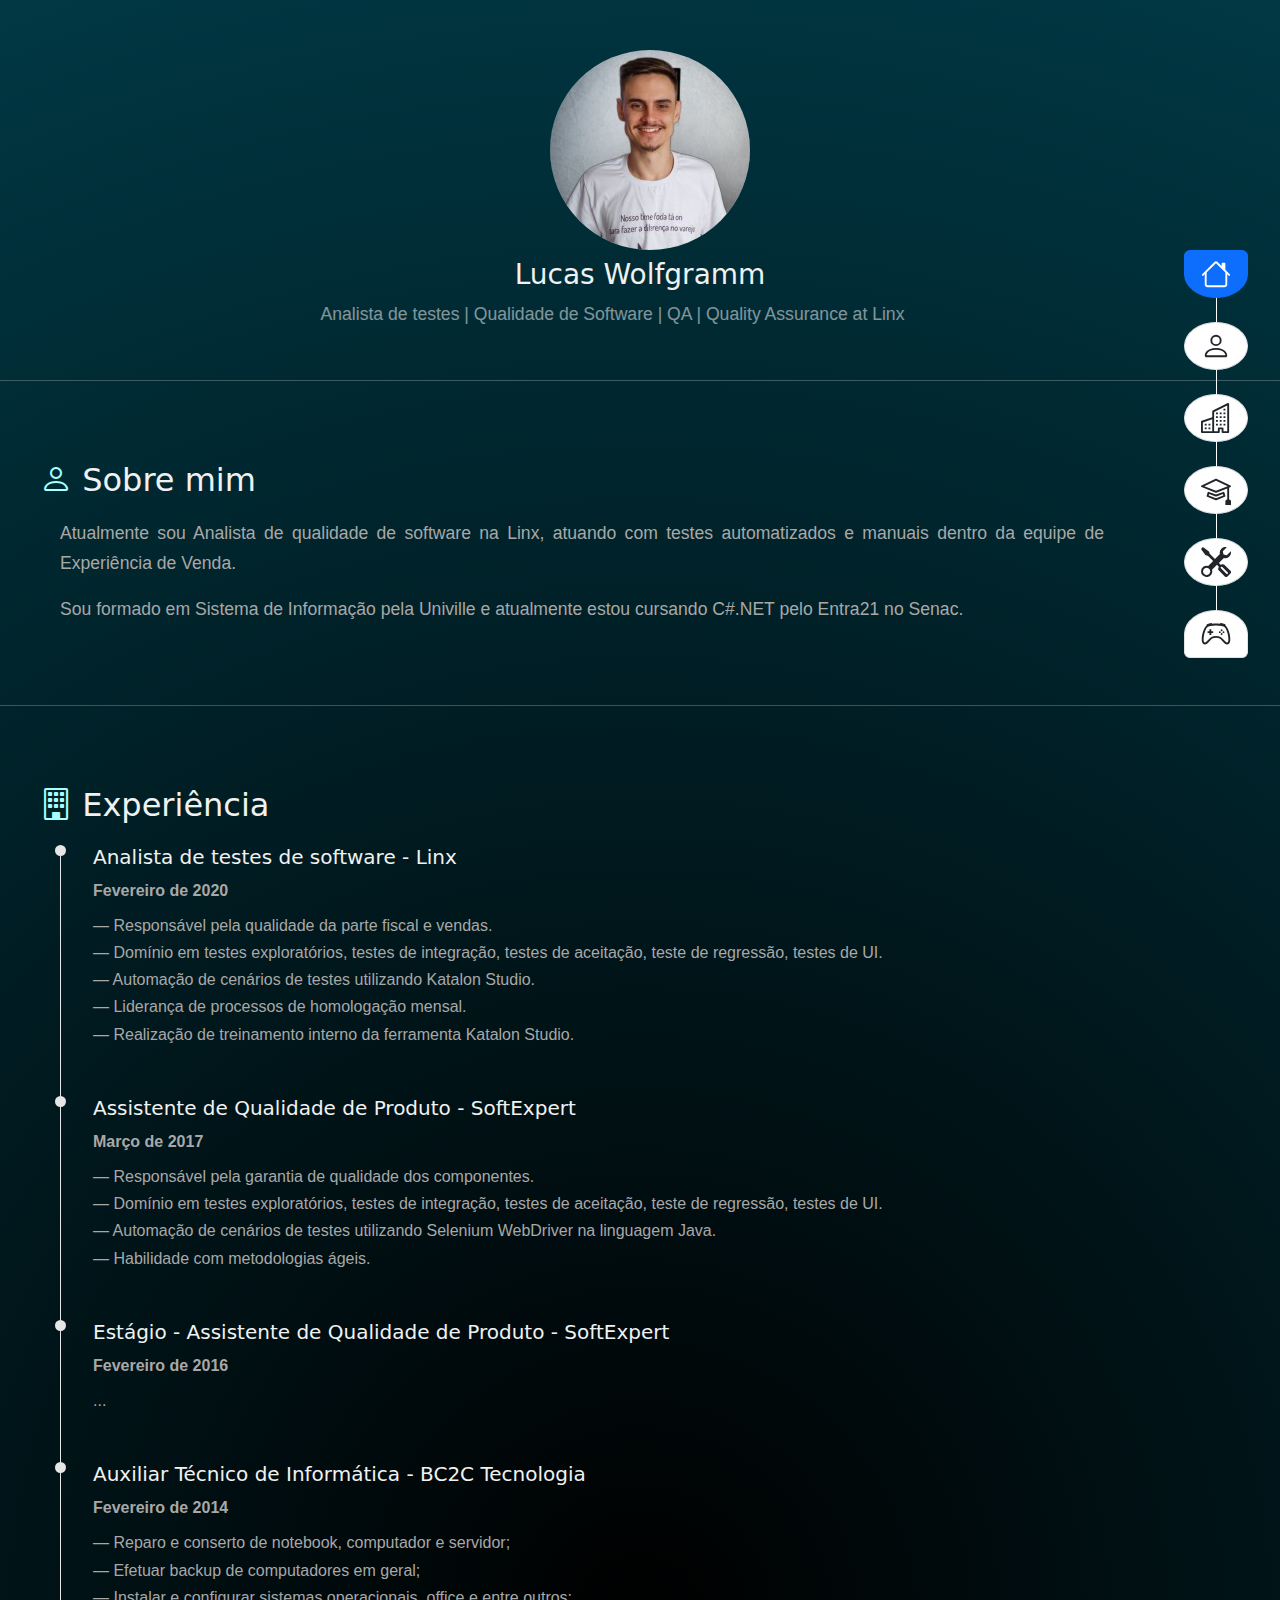
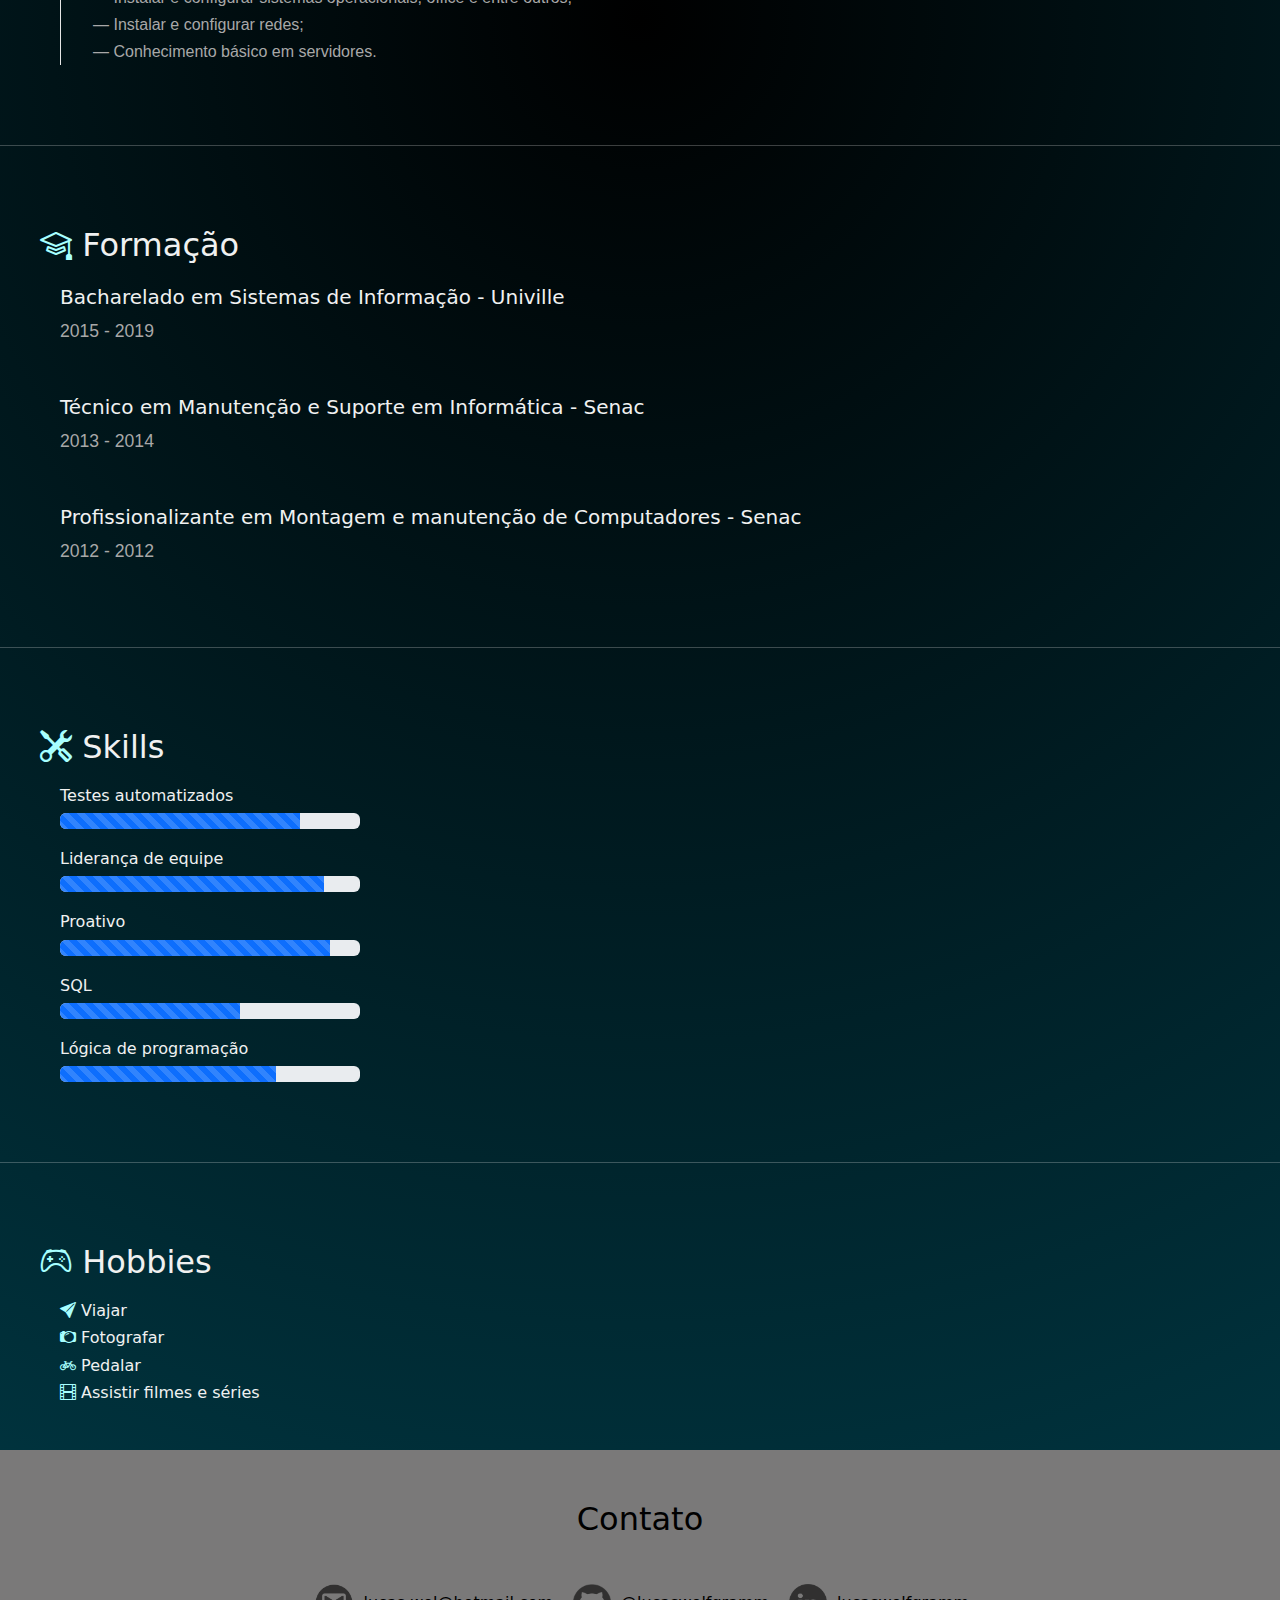
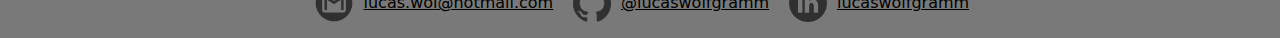
==== index.html @ c9fdf626 "Ajustes" ====
<!DOCTYPE html>
<html>

<head>
    <meta charset="UTF-8">
    <title>AboutMe - Lucas Wolfgramm</title>
    <meta http-equiv="Cache-Control" content="no-cache, no-store, must-revalidate" />
    <meta http-equiv="Pragma" content="no-cache" />
    <meta http-equiv="Expires" content="0" />
    <meta name="description" content="Sobre mim - Lucas Wolfgramm">
    <meta name="keywords" content="Analista de testes | Qualidade de Software | QA | Quality Assurance at Linx">
    <meta name="author" content="Lucas Wolfgramm">

    <link rel="stylesheet" href="css/index.css">
</head>

<body class="main bg-dark" data-bs-spy="scroll" data-bs-target="#myScrollspy" data-bs-offset="270">
    <div class="row">
        <div class="content" id="myScrollspy">
            <div class="list-group">
                <a class="list-group-item active" href="#home">
                    <svg xmlns="http://www.w3.org/2000/svg" width="16" height="16" fill="currentColor"
                        class="bi bi-house" viewBox="0 0 16 16">
                        <path fill-rule="evenodd"
                            d="M2 13.5V7h1v6.5a.5.5 0 0 0 .5.5h9a.5.5 0 0 0 .5-.5V7h1v6.5a1.5 1.5 0 0 1-1.5 1.5h-9A1.5 1.5 0 0 1 2 13.5zm11-11V6l-2-2V2.5a.5.5 0 0 1 .5-.5h1a.5.5 0 0 1 .5.5z" />
                        <path fill-rule="evenodd"
                            d="M7.293 1.5a1 1 0 0 1 1.414 0l6.647 6.646a.5.5 0 0 1-.708.708L8 2.207 1.354 8.854a.5.5 0 1 1-.708-.708L7.293 1.5z" />
                    </svg>
                </a>
                <BR>
                <a class="list-group-item active" href="#aboutMe">
                    <svg xmlns="http://www.w3.org/2000/svg" width="16" height="16" fill="currentColor"
                        class="bi bi-person" viewBox="0 0 16 16">
                        <path
                            d="M8 8a3 3 0 1 0 0-6 3 3 0 0 0 0 6zm2-3a2 2 0 1 1-4 0 2 2 0 0 1 4 0zm4 8c0 1-1 1-1 1H3s-1 0-1-1 1-4 6-4 6 3 6 4zm-1-.004c-.001-.246-.154-.986-.832-1.664C11.516 10.68 10.289 10 8 10c-2.29 0-3.516.68-4.168 1.332-.678.678-.83 1.418-.832 1.664h10z" />
                    </svg>
                </a>
                <BR>
                <a class="list-group-item" href="#timeline">
                    <svg xmlns="http://www.w3.org/2000/svg" width="16" height="16" fill="currentColor"
                        class="bi bi-building" viewBox="0 0 16 16">
                        <path fill-rule="evenodd"
                            d="M14.763.075A.5.5 0 0 1 15 .5v15a.5.5 0 0 1-.5.5h-3a.5.5 0 0 1-.5-.5V14h-1v1.5a.5.5 0 0 1-.5.5h-9a.5.5 0 0 1-.5-.5V10a.5.5 0 0 1 .342-.474L6 7.64V4.5a.5.5 0 0 1 .276-.447l8-4a.5.5 0 0 1 .487.022zM6 8.694 1 10.36V15h5V8.694zM7 15h2v-1.5a.5.5 0 0 1 .5-.5h2a.5.5 0 0 1 .5.5V15h2V1.309l-7 3.5V15z" />
                        <path
                            d="M2 11h1v1H2v-1zm2 0h1v1H4v-1zm-2 2h1v1H2v-1zm2 0h1v1H4v-1zm4-4h1v1H8V9zm2 0h1v1h-1V9zm-2 2h1v1H8v-1zm2 0h1v1h-1v-1zm2-2h1v1h-1V9zm0 2h1v1h-1v-1zM8 7h1v1H8V7zm2 0h1v1h-1V7zm2 0h1v1h-1V7zM8 5h1v1H8V5zm2 0h1v1h-1V5zm2 0h1v1h-1V5zm0-2h1v1h-1V3z" />
                    </svg>
                </a>
                <BR>
                <a class="list-group-item" href="#knowledge">
                    <svg xmlns="http://www.w3.org/2000/svg" width="16" height="16" fill="currentColor"
                        class="bi bi-mortarboard" viewBox="0 0 16 16">
                        <path
                            d="M8.211 2.047a.5.5 0 0 0-.422 0l-7.5 3.5a.5.5 0 0 0 .025.917l7.5 3a.5.5 0 0 0 .372 0L14 7.14V13a1 1 0 0 0-1 1v2h3v-2a1 1 0 0 0-1-1V6.739l.686-.275a.5.5 0 0 0 .025-.917l-7.5-3.5ZM8 8.46 1.758 5.965 8 3.052l6.242 2.913L8 8.46Z" />
                        <path
                            d="M4.176 9.032a.5.5 0 0 0-.656.327l-.5 1.7a.5.5 0 0 0 .294.605l4.5 1.8a.5.5 0 0 0 .372 0l4.5-1.8a.5.5 0 0 0 .294-.605l-.5-1.7a.5.5 0 0 0-.656-.327L8 10.466 4.176 9.032Zm-.068 1.873.22-.748 3.496 1.311a.5.5 0 0 0 .352 0l3.496-1.311.22.748L8 12.46l-3.892-1.556Z" />
                    </svg>
                </a>
                <BR>
                <a class="list-group-item" href="#skills">
                    <svg xmlns="http://www.w3.org/2000/svg" width="16" height="16" fill="currentColor"
                        class="bi bi-tools" viewBox="0 0 16 16">
                        <path
                            d="M1 0 0 1l2.2 3.081a1 1 0 0 0 .815.419h.07a1 1 0 0 1 .708.293l2.675 2.675-2.617 2.654A3.003 3.003 0 0 0 0 13a3 3 0 1 0 5.878-.851l2.654-2.617.968.968-.305.914a1 1 0 0 0 .242 1.023l3.27 3.27a.997.997 0 0 0 1.414 0l1.586-1.586a.997.997 0 0 0 0-1.414l-3.27-3.27a1 1 0 0 0-1.023-.242L10.5 9.5l-.96-.96 2.68-2.643A3.005 3.005 0 0 0 16 3c0-.269-.035-.53-.102-.777l-2.14 2.141L12 4l-.364-1.757L13.777.102a3 3 0 0 0-3.675 3.68L7.462 6.46 4.793 3.793a1 1 0 0 1-.293-.707v-.071a1 1 0 0 0-.419-.814L1 0Zm9.646 10.646a.5.5 0 0 1 .708 0l2.914 2.915a.5.5 0 0 1-.707.707l-2.915-2.914a.5.5 0 0 1 0-.708ZM3 11l.471.242.529.026.287.445.445.287.026.529L5 13l-.242.471-.026.529-.445.287-.287.445-.529.026L3 15l-.471-.242L2 14.732l-.287-.445L1.268 14l-.026-.529L1 13l.242-.471.026-.529.445-.287.287-.445.529-.026L3 11Z" />
                    </svg>
                </a>
                <BR>
                <a class="list-group-item" href="#hobbies">
                    <svg xmlns="http://www.w3.org/2000/svg" width="16" height="16" fill="currentColor"
                        class="bi bi-controller" viewBox="0 0 16 16">
                        <path
                            d="M11.5 6.027a.5.5 0 1 1-1 0 .5.5 0 0 1 1 0zm-1.5 1.5a.5.5 0 1 0 0-1 .5.5 0 0 0 0 1zm2.5-.5a.5.5 0 1 1-1 0 .5.5 0 0 1 1 0zm-1.5 1.5a.5.5 0 1 0 0-1 .5.5 0 0 0 0 1zm-6.5-3h1v1h1v1h-1v1h-1v-1h-1v-1h1v-1z" />
                        <path
                            d="M3.051 3.26a.5.5 0 0 1 .354-.613l1.932-.518a.5.5 0 0 1 .62.39c.655-.079 1.35-.117 2.043-.117.72 0 1.443.041 2.12.126a.5.5 0 0 1 .622-.399l1.932.518a.5.5 0 0 1 .306.729c.14.09.266.19.373.297.408.408.78 1.05 1.095 1.772.32.733.599 1.591.805 2.466.206.875.34 1.78.364 2.606.024.816-.059 1.602-.328 2.21a1.42 1.42 0 0 1-1.445.83c-.636-.067-1.115-.394-1.513-.773-.245-.232-.496-.526-.739-.808-.126-.148-.25-.292-.368-.423-.728-.804-1.597-1.527-3.224-1.527-1.627 0-2.496.723-3.224 1.527-.119.131-.242.275-.368.423-.243.282-.494.575-.739.808-.398.38-.877.706-1.513.773a1.42 1.42 0 0 1-1.445-.83c-.27-.608-.352-1.395-.329-2.21.024-.826.16-1.73.365-2.606.206-.875.486-1.733.805-2.466.315-.722.687-1.364 1.094-1.772a2.34 2.34 0 0 1 .433-.335.504.504 0 0 1-.028-.079zm2.036.412c-.877.185-1.469.443-1.733.708-.276.276-.587.783-.885 1.465a13.748 13.748 0 0 0-.748 2.295 12.351 12.351 0 0 0-.339 2.406c-.022.755.062 1.368.243 1.776a.42.42 0 0 0 .426.24c.327-.034.61-.199.929-.502.212-.202.4-.423.615-.674.133-.156.276-.323.44-.504C4.861 9.969 5.978 9.027 8 9.027s3.139.942 3.965 1.855c.164.181.307.348.44.504.214.251.403.472.615.674.318.303.601.468.929.503a.42.42 0 0 0 .426-.241c.18-.408.265-1.02.243-1.776a12.354 12.354 0 0 0-.339-2.406 13.753 13.753 0 0 0-.748-2.295c-.298-.682-.61-1.19-.885-1.465-.264-.265-.856-.523-1.733-.708-.85-.179-1.877-.27-2.913-.27-1.036 0-2.063.091-2.913.27z" />
                    </svg>
                </a>
            </div>
        </div>

        <div class="content">
            <header id="home" class="intro">
                <div class="group-items">
                    <img class="profile-photo" src="img/me.png" alt="Foto de Lucas">
                    <h3 class="name">Lucas Wolfgramm</h3>
                    <p class="opacity-50">Analista de testes | Qualidade de Software | QA | Quality Assurance at Linx</p>
                </div>
            </header>

            <hr>

            <section id="aboutMe" class="section-about-me">
                <h2 class="title">
                    <i class="bi bi-person"></i>
                    Sobre mim
                </h2>
                <div class="paragraph">
                    <p>Atualmente sou Analista de qualidade de software na Linx, atuando com testes automatizados e
                        manuais
                        dentro da equipe de Experiência de Venda.</p>
                    <p>Sou formado em Sistema de Informação pela Univille e atualmente estou cursando C#.NET pelo
                        Entra21 no
                        Senac.</p>
                </div>
            </section>
            <hr>
            <section id="timeline" class="section-timeline">
                <h2 class="title">
                    <i class="bi bi-building"></i>
                    Experiência
                </h2>
                <ul class="timeline">
                    <li class="timeline-item mb-5">
                        <h5>Analista de testes de software - Linx</h5>
                        <p class="text-muted mb-2 fw-bold">Fevereiro de 2020</p>
                        <p class="text-muted">
                            — Responsável pela qualidade da parte fiscal e vendas. <br>
                            — Domínio em testes exploratórios, testes de integração, testes de aceitação, teste de
                            regressão, testes de UI.<br>
                            — Automação de cenários de testes utilizando Katalon Studio. <br>
                            — Liderança de processos de homologação mensal. <br>
                            — Realização de treinamento interno da ferramenta Katalon Studio.
                        </p>
                    </li>
                    <li class="timeline-item mb-5">
                        <h5>Assistente de Qualidade de Produto - SoftExpert</h5>
                        <p class="text-muted mb-2 fw-bold">Março de 2017</p>
                        <p class="text-muted">
                            — Responsável pela garantia de qualidade dos componentes. <br>
                            — Domínio em testes exploratórios, testes de integração, testes de aceitação, teste de
                            regressão, testes de UI. <br>
                            — Automação de cenários de testes utilizando Selenium WebDriver na linguagem Java. <br>
                            — Habilidade com metodologias ágeis.
                        </p>
                    </li>
                    <li class="timeline-item mb-5">
                        <h5>Estágio - Assistente de Qualidade de Produto - SoftExpert</h5>
                        <p class="text-muted mb-2 fw-bold">Fevereiro de 2016</p>
                        <p class="text-muted"> ... </p>
                    </li>
                    <li class="timeline-item mb-5">
                        <h5>Auxiliar Técnico de Informática - BC2C Tecnologia</h5>
                        <p class="text-muted mb-2 fw-bold">Fevereiro de 2014</p>
                        <p class="text-muted">
                            — Reparo e conserto de notebook, computador e servidor; <br>
                            — Efetuar backup de computadores em geral; <br>
                            — Instalar e configurar sistemas operacionais, office e entre outros; <br>
                            — Instalar e configurar redes; <br>
                            — Conhecimento básico em servidores.
                        </p>
                    </li>
                </ul>
            </section>
            <hr>
            <section id="knowledge" class="section-knowledge">
                <h2 class="title">
                    <i class="bi bi-mortarboard"></i>
                    Formação
                </h2>
                <div class="group">
                    <div class="group-item mb-5">
                        <h5>Bacharelado em Sistemas de Informação - Univille</h5>
                        <p>2015 - 2019</p>
                    </div>
                    <div class="group-item mb-5">
                        <h5>Técnico em Manutenção e Suporte em Informática - Senac</h5>
                        <p>2013 - 2014</p>
                    </div>
                    <div class="group-item mb-5">
                        <h5>Profissionalizante em Montagem e manutenção de Computadores - Senac</h5>
                        <p>2012 - 2012</p>
                    </div>
                </div>
            </section>
            <hr>
            <section id="skills" class="section-skills">
                <h2 class="title">
                    <i class="bi bi-tools"></i>
                    Skills
                </h2>
                <div class="group">
                    <div class="subgroup">
                        <h6>Testes automatizados</h6>
                        <div class="progress">
                            <div class="progress-bar progress-bar-striped" role="progressbar" style="width: 80%"
                                aria-valuenow="80" aria-valuemin="0" aria-valuemax="100"></div>
                        </div>
                    </div>
                    <div class="subgroup">
                        <h6>Liderança de equipe</h6>
                        <div class="progress">
                            <div class="progress-bar progress-bar-striped" role="progressbar" style="width: 88%"
                                aria-valuenow="88" aria-valuemin="0" aria-valuemax="100"></div>
                        </div>
                    </div>
                    <div class="subgroup">
                        <h6>Proativo</h6>
                        <div class="progress">
                            <div class="progress-bar progress-bar-striped" role="progressbar" style="width: 90%"
                                aria-valuenow="90" aria-valuemin="0" aria-valuemax="100"></div>
                        </div>
                    </div>
                    <div class="subgroup">
                        <h6>SQL</h6>
                        <div class="progress">
                            <div class="progress-bar progress-bar-striped" role="progressbar" style="width: 60%"
                                aria-valuenow="60" aria-valuemin="0" aria-valuemax="100"></div>
                        </div>
                    </div>
                    <div class="subgroup">
                        <h6>Lógica de programação</h6>
                        <div class="progress">
                            <div class="progress-bar progress-bar-striped" role="progressbar" style="width: 72%"
                                aria-valuenow="72" aria-valuemin="0" aria-valuemax="100"></div>
                        </div>
                    </div>
                </div>
            </section>
            <hr>
            <section id="hobbies" class="section-hobbies">
                <h2 class="title">
                    <i class="bi bi-controller"></i>
                    Hobbies
                </h2>
                <div class="group">
                    <div class="subgroup">
                        <h6>
                            <i class="bi bi-send-fill"></i>
                            Viajar
                        </h6>
                        <h6>
                            <i class="bi bi-camera2"></i>
                            Fotografar
                        </h6>
                        <h6>
                            <i class="bi bi-bicycle"></i>
                            Pedalar
                        </h6>
                        <h6>
                            <i class="bi bi-film"></i>
                            Assistir filmes e séries
                        </h6>
                    </div>
                </div>
            </section>
        </div>
    </div>

    <div id="footer"></div>


    <link href="https://cdn.jsdelivr.net/npm/bootstrap@5.0.2/dist/css/bootstrap.min.css" rel="stylesheet">
    <script src="https://cdn.jsdelivr.net/npm/bootstrap@5.0.2/dist/js/bootstrap.bundle.min.js"></script>
    <link rel="stylesheet" href="https://cdn.jsdelivr.net/npm/bootstrap-icons@1.8.3/font/bootstrap-icons.css">
    <script src="https://ajax.googleapis.com/ajax/libs/jquery/3.6.0/jquery.min.js"></script>
    <script>
        $(document).ready(function () {
            $("#footer").load("footer.html");
        });



    </script>
</body>

</html>
---- css/index.css ----
* {
    margin: 0;
    padding: 0;
    box-sizing: border-box;
}

html {
    scroll-behavior: smooth;
}

body {
    color: rgb(240, 241, 241) !important;
    background: radial-gradient(circle, rgba(0, 0, 0, 1) 0%, rgba(0, 56, 68, 1) 100%);
    position: relative !important;
}

.row > div {
    display: inline-block;
    align-content: center;
}

.profile-photo {
    margin: 20px 0 5px 20px;
    width: 200px;
    height: 200px;
    border-radius: 50%;
    margin-bottom: 8px;
}

.intro {
    /*background-image: url(img/capa.png) !important;
    background-position: top !important;*/
    height: 270px;
    text-align: center;
    z-index: 1;
    margin-top: 30px;
}

.intro p {
    font-family: 'Poppins', sans-serif;
    font-size: 1.1em;
    font-weight: 300;
    line-height: 1.7em;
    color: rgb(255, 254, 254);
    margin-left: 40px !important;
    margin-right: 95px !important;
}

hr {
    margin-top: 80px !important;
    margin-bottom: 80px !important;
    width: 100%;
}

section[class*="section-"] {
    margin-left: 40px;
    margin-right: 80px !important;
}

section[class*="section-"]>.title {
    margin-bottom: 20px;
}

section[class*="section-"] .group,
#aboutMe p {
    margin-left: 20px;
}

section[class*="section-"] .timeline {
    margin-left: 20px;
}

section[class*="section-"] p {
    font-family: 'Poppins', sans-serif;
    font-size: 1.1em;
    font-weight: 300;
    line-height: 1.7em;
    color: rgb(168, 168, 168);
    text-align: justify;
    width: 90%;
}

section[class*="section-"] i {
    color: rgb(167, 255, 255) !important;
}

/*----------------------------*/
/*----------------------------*/

#myScrollspy {
    position: fixed;
    right: 20px;
    margin-top: 250px;
    width: auto;
    z-index: 1;
}

.list-group{
    border-left: 1px solid hsl(0, 100%, 100%);
    position: relative;
    margin-left: 30px;
    list-style: none;
}

.list-group [class*="list-group-item"] {
    position: relative;
    margin-left: -33px;
    border-radius: 50%;
}

.list-group svg {
    width: 30px;
    height: 30px;
}

/*----------------------------*/
/*----------------------------*/

.timeline p {
    color: rgb(168, 168, 168) !important;
    font-size: 1rem !important;
    margin-right: 0 !important;
}

.timeline {
    border-left: 1px solid hsl(0, 0%, 90%);
    position: relative;
    list-style: none;
}

.timeline .timeline-item {
    position: relative;
}

.timeline .timeline-item:after {
    position: absolute;
    display: block;
    top: 0;
}

.timeline .timeline-item:after {
    background-color: hsl(0, 0%, 90%);
    left: -38px;
    border-radius: 50%;
    height: 11px;
    width: 11px;
    content: "";
}

.section-skills .subgroup {
    margin-bottom: 20px;
}

.section-skills .subgroup .progress {
    max-width: 300px;
    margin-right: 20px;
}
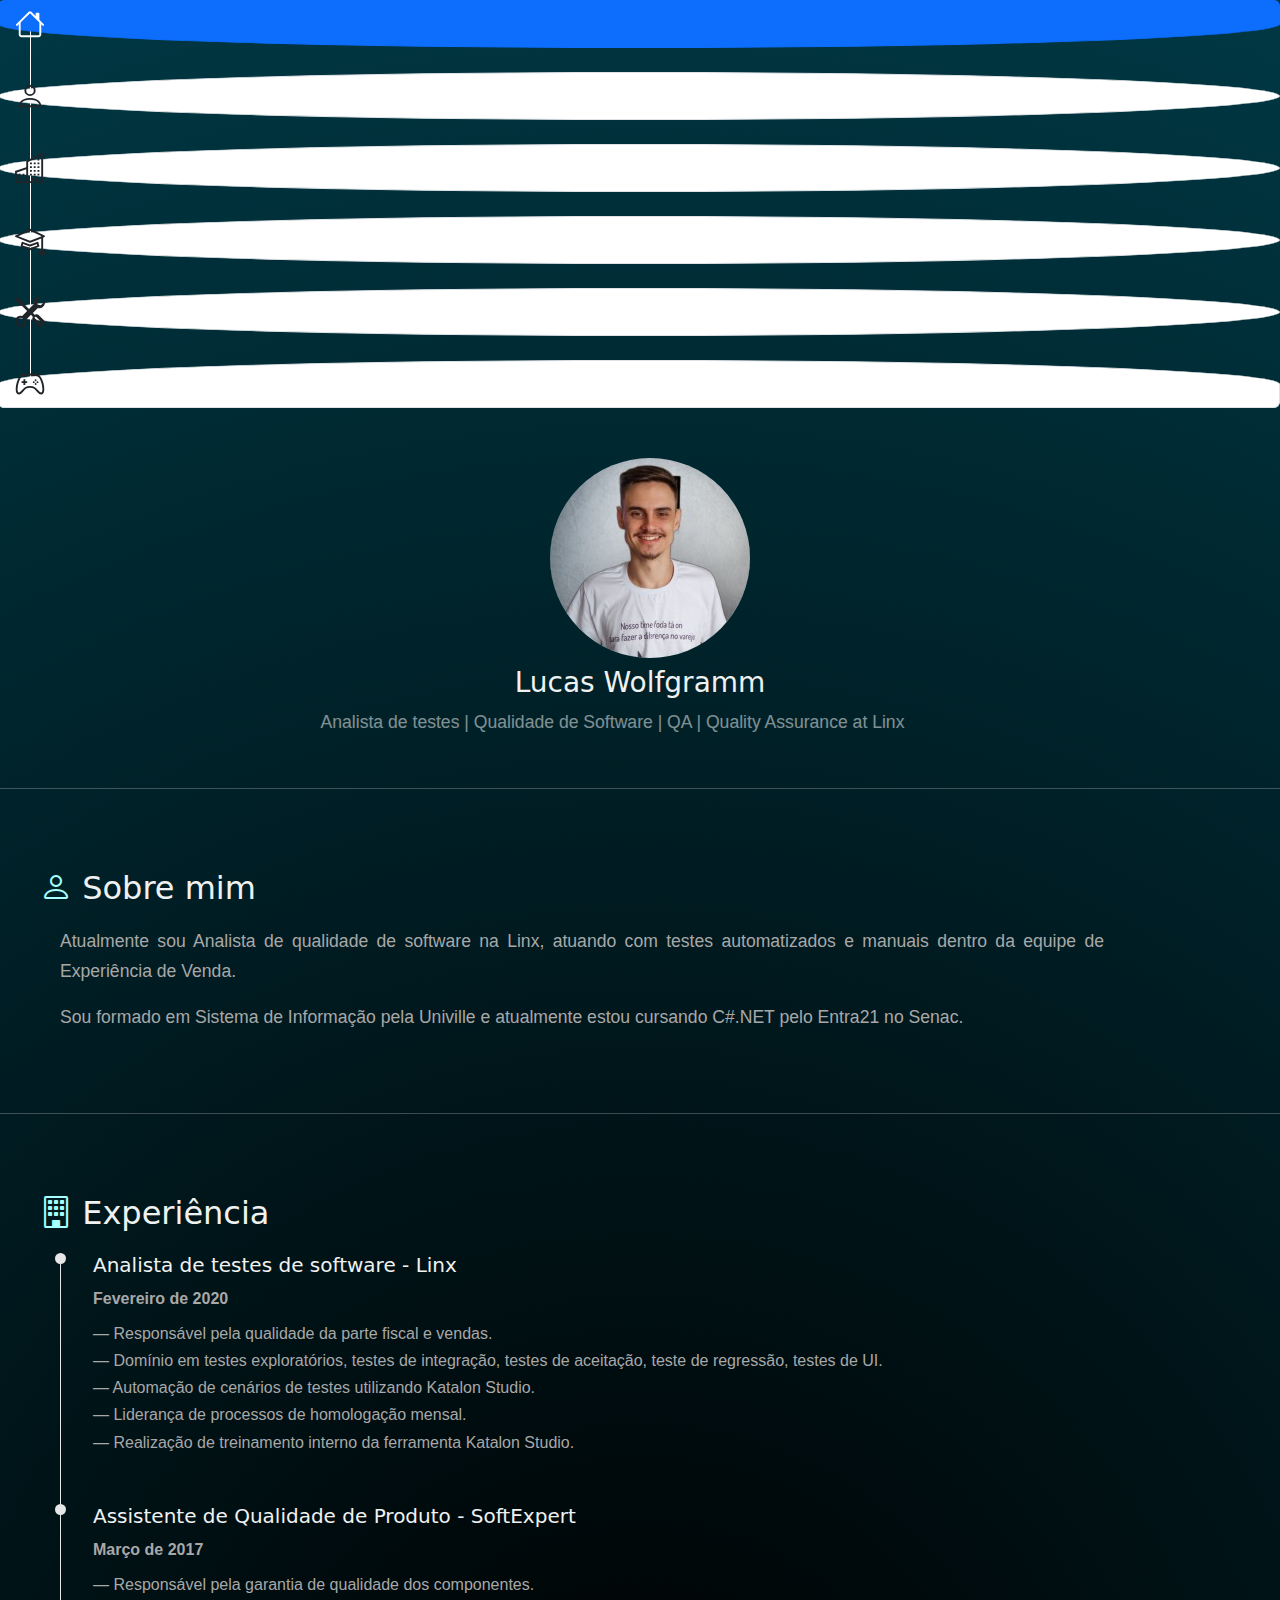
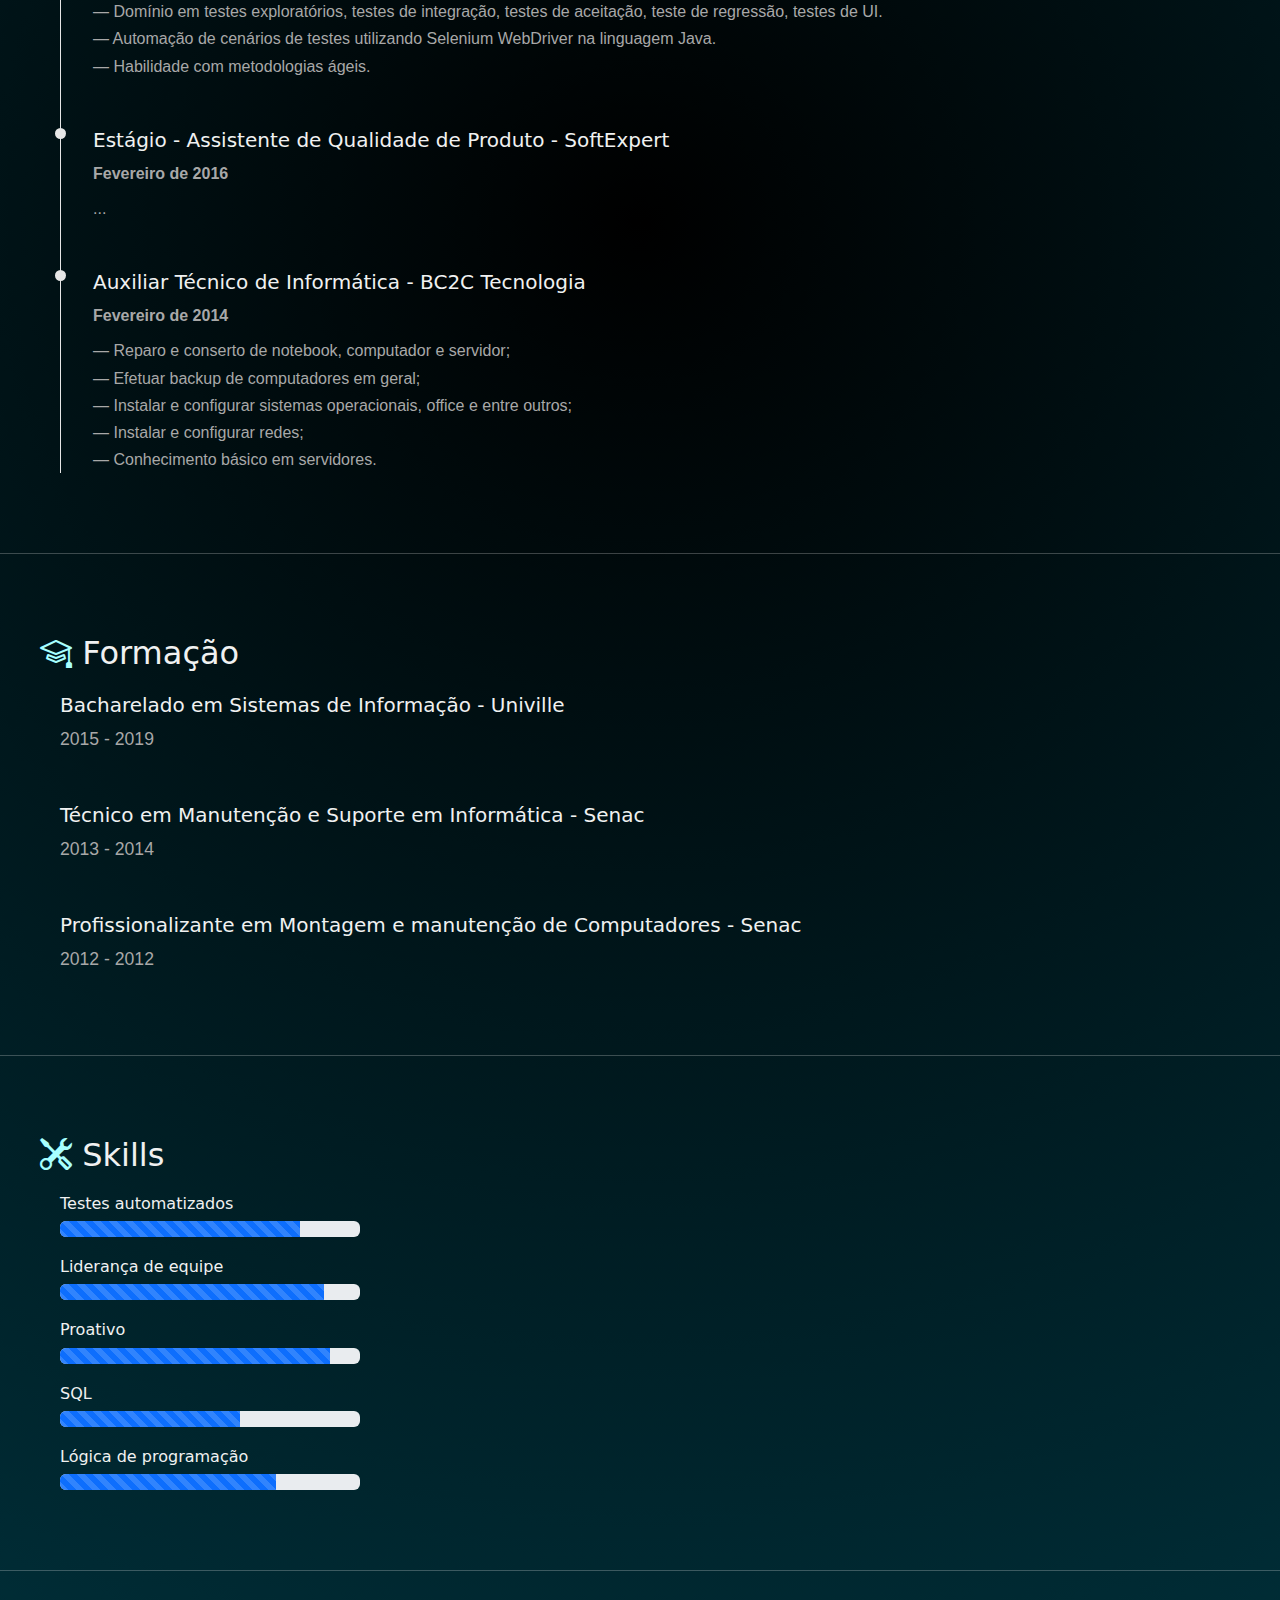
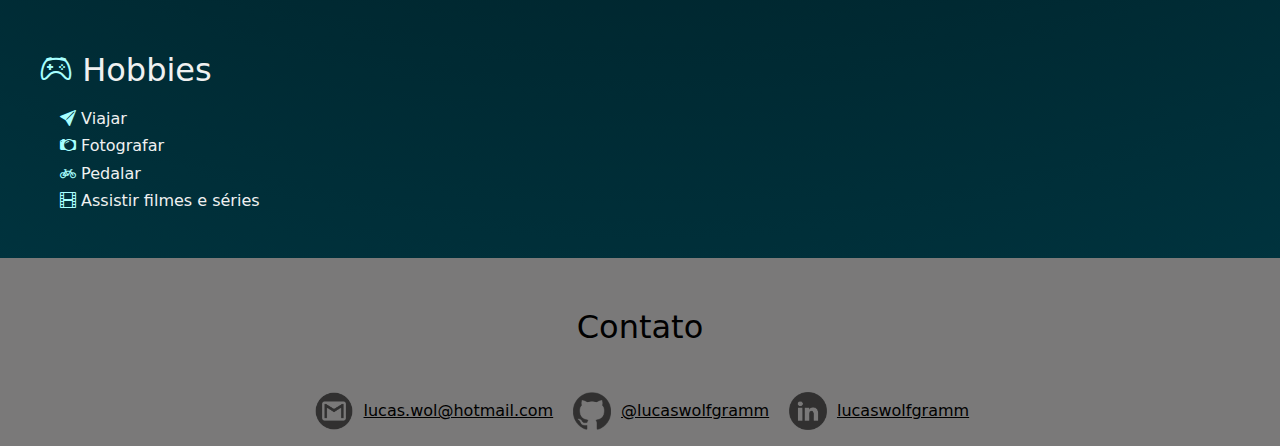
==== commit 39dc9704: "Add files via upload" ====
--- a/index.html
+++ b/index.html
@@ -14,11 +14,12 @@
     <link rel="stylesheet" href="css/index.css">
 </head>
 
-<body class="main bg-dark" data-bs-spy="scroll" data-bs-target="#myScrollspy" data-bs-offset="270">
+<body class="main bg-dark" data-bs-spy="scroll" data-bs-target="#navBar" data-bs-offset="270">
     <div class="row">
-        <div class="content" id="myScrollspy">
+        <div class="content" id="navBar">
             <div class="list-group">
-                <a class="list-group-item active" href="#home">
+
+                <a class="list-group-item" href="#home">
                     <svg xmlns="http://www.w3.org/2000/svg" width="16" height="16" fill="currentColor"
                         class="bi bi-house" viewBox="0 0 16 16">
                         <path fill-rule="evenodd"
@@ -76,12 +77,13 @@
             </div>
         </div>
 
-        <div class="content">
+        <div class="container">
             <header id="home" class="intro">
                 <div class="group-items">
                     <img class="profile-photo" src="img/me.png" alt="Foto de Lucas">
                     <h3 class="name">Lucas Wolfgramm</h3>
-                    <p class="opacity-50">Analista de testes | Qualidade de Software | QA | Quality Assurance at Linx</p>
+                    <p class="opacity-50">Analista de testes | Qualidade de Software | QA | Quality Assurance at Linx
+                    </p>
                 </div>
             </header>
 
@@ -242,9 +244,9 @@
                 </div>
             </section>
         </div>
+
+        <div id="footer"></div>
     </div>
-
-    <div id="footer"></div>
 
 
     <link href="https://cdn.jsdelivr.net/npm/bootstrap@5.0.2/dist/css/bootstrap.min.css" rel="stylesheet">
@@ -255,9 +257,6 @@
         $(document).ready(function () {
             $("#footer").load("footer.html");
         });
-
-
-
     </script>
 </body>
 
--- a/css/index.css
+++ b/css/index.css
@@ -14,11 +14,6 @@
     position: relative !important;
 }
 
-.row > div {
-    display: inline-block;
-    align-content: center;
-}
-
 .profile-photo {
     margin: 20px 0 5px 20px;
     width: 200px;
@@ -28,8 +23,6 @@
 }
 
 .intro {
-    /*background-image: url(img/capa.png) !important;
-    background-position: top !important;*/
     height: 270px;
     text-align: center;
     z-index: 1;
@@ -97,13 +90,11 @@
 
 .list-group{
     border-left: 1px solid hsl(0, 100%, 100%);
-    position: relative;
     margin-left: 30px;
     list-style: none;
 }
 
 .list-group [class*="list-group-item"] {
-    position: relative;
     margin-left: -33px;
     border-radius: 50%;
 }
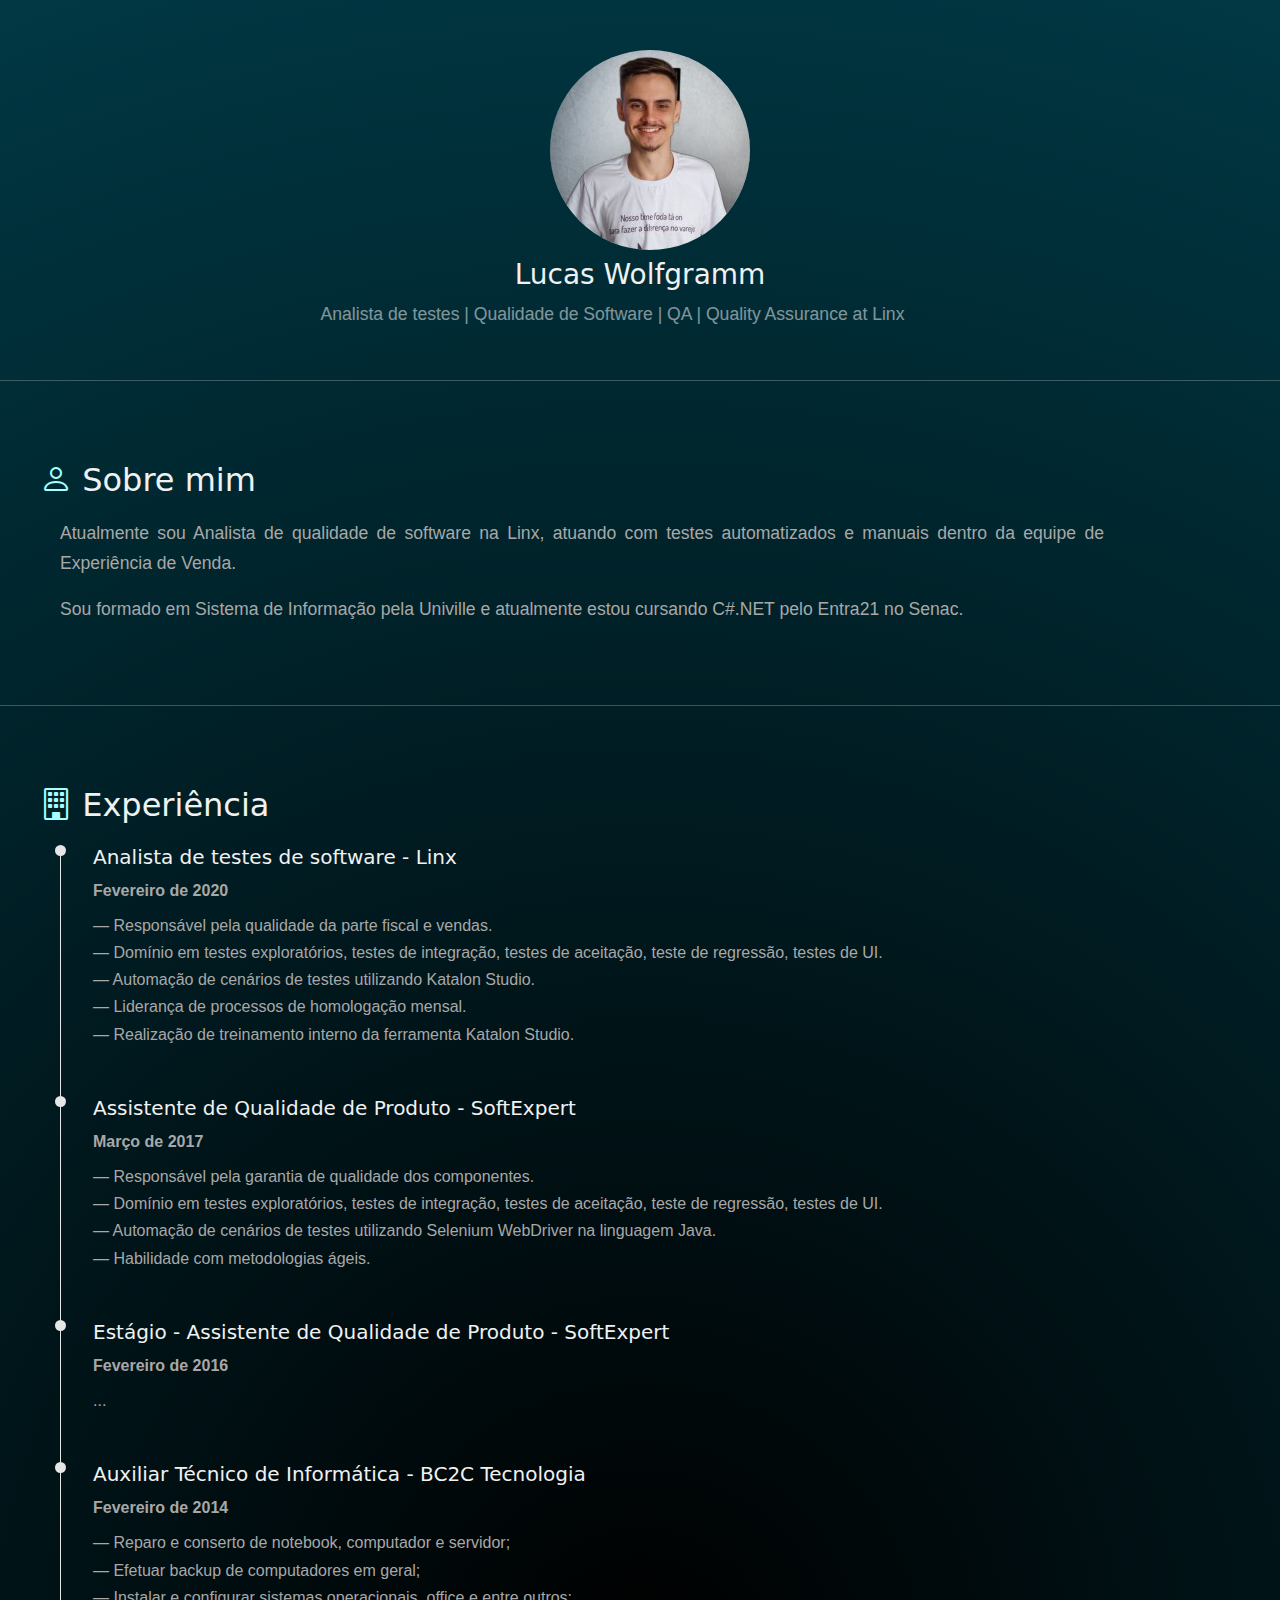
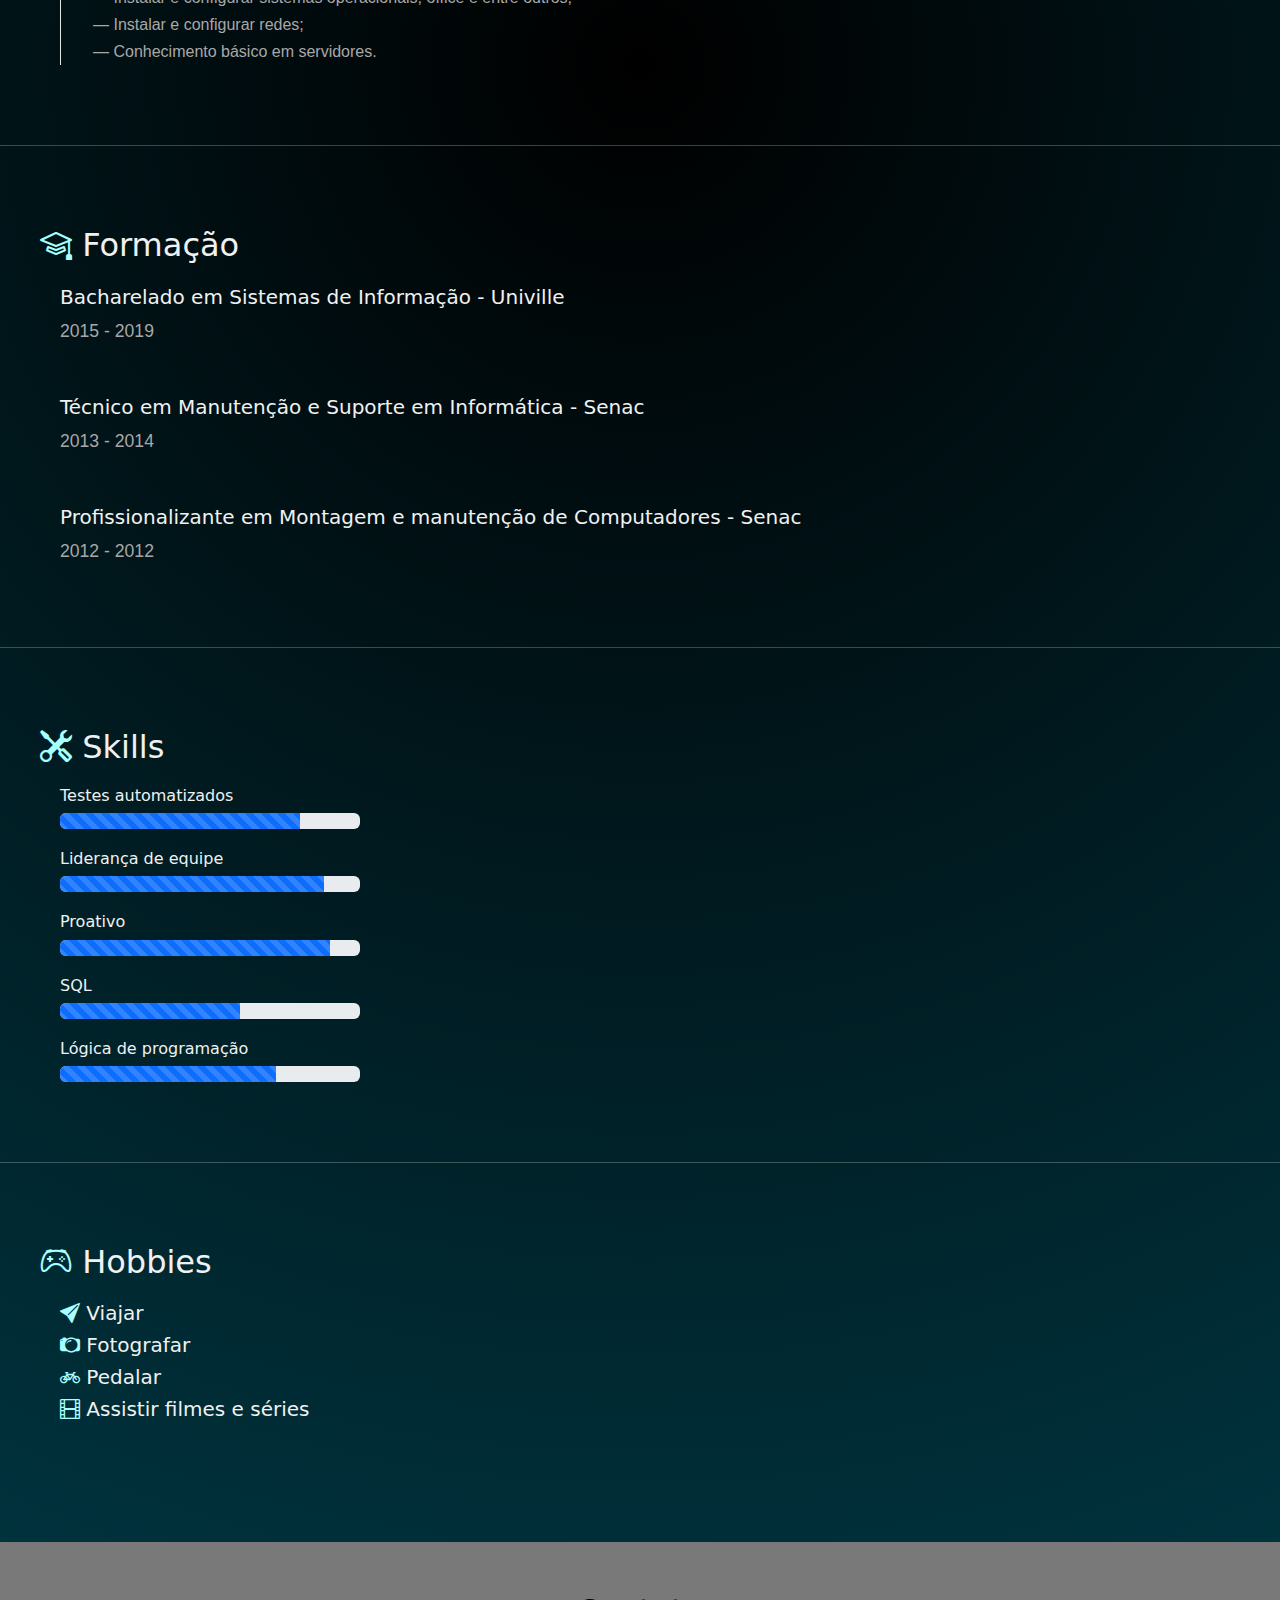
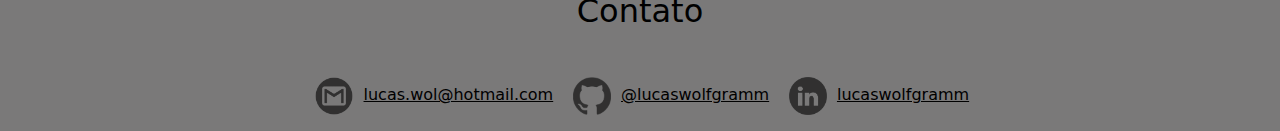
==== commit baa57fd1: "Add files via upload" ====
--- a/index.html
+++ b/index.html
@@ -1,263 +1,259 @@
-<!DOCTYPE html>
-<html>
-
-<head>
-    <meta charset="UTF-8">
-    <title>AboutMe - Lucas Wolfgramm</title>
-    <meta http-equiv="Cache-Control" content="no-cache, no-store, must-revalidate" />
-    <meta http-equiv="Pragma" content="no-cache" />
-    <meta http-equiv="Expires" content="0" />
-    <meta name="description" content="Sobre mim - Lucas Wolfgramm">
-    <meta name="keywords" content="Analista de testes | Qualidade de Software | QA | Quality Assurance at Linx">
-    <meta name="author" content="Lucas Wolfgramm">
-
-    <link rel="stylesheet" href="css/index.css">
-</head>
-
-<body class="main bg-dark" data-bs-spy="scroll" data-bs-target="#navBar" data-bs-offset="270">
-    <div class="row">
-        <div class="content" id="navBar">
-            <div class="list-group">
-
-                <a class="list-group-item" href="#home">
-                    <svg xmlns="http://www.w3.org/2000/svg" width="16" height="16" fill="currentColor"
-                        class="bi bi-house" viewBox="0 0 16 16">
-                        <path fill-rule="evenodd"
-                            d="M2 13.5V7h1v6.5a.5.5 0 0 0 .5.5h9a.5.5 0 0 0 .5-.5V7h1v6.5a1.5 1.5 0 0 1-1.5 1.5h-9A1.5 1.5 0 0 1 2 13.5zm11-11V6l-2-2V2.5a.5.5 0 0 1 .5-.5h1a.5.5 0 0 1 .5.5z" />
-                        <path fill-rule="evenodd"
-                            d="M7.293 1.5a1 1 0 0 1 1.414 0l6.647 6.646a.5.5 0 0 1-.708.708L8 2.207 1.354 8.854a.5.5 0 1 1-.708-.708L7.293 1.5z" />
-                    </svg>
-                </a>
-                <BR>
-                <a class="list-group-item active" href="#aboutMe">
-                    <svg xmlns="http://www.w3.org/2000/svg" width="16" height="16" fill="currentColor"
-                        class="bi bi-person" viewBox="0 0 16 16">
-                        <path
-                            d="M8 8a3 3 0 1 0 0-6 3 3 0 0 0 0 6zm2-3a2 2 0 1 1-4 0 2 2 0 0 1 4 0zm4 8c0 1-1 1-1 1H3s-1 0-1-1 1-4 6-4 6 3 6 4zm-1-.004c-.001-.246-.154-.986-.832-1.664C11.516 10.68 10.289 10 8 10c-2.29 0-3.516.68-4.168 1.332-.678.678-.83 1.418-.832 1.664h10z" />
-                    </svg>
-                </a>
-                <BR>
-                <a class="list-group-item" href="#timeline">
-                    <svg xmlns="http://www.w3.org/2000/svg" width="16" height="16" fill="currentColor"
-                        class="bi bi-building" viewBox="0 0 16 16">
-                        <path fill-rule="evenodd"
-                            d="M14.763.075A.5.5 0 0 1 15 .5v15a.5.5 0 0 1-.5.5h-3a.5.5 0 0 1-.5-.5V14h-1v1.5a.5.5 0 0 1-.5.5h-9a.5.5 0 0 1-.5-.5V10a.5.5 0 0 1 .342-.474L6 7.64V4.5a.5.5 0 0 1 .276-.447l8-4a.5.5 0 0 1 .487.022zM6 8.694 1 10.36V15h5V8.694zM7 15h2v-1.5a.5.5 0 0 1 .5-.5h2a.5.5 0 0 1 .5.5V15h2V1.309l-7 3.5V15z" />
-                        <path
-                            d="M2 11h1v1H2v-1zm2 0h1v1H4v-1zm-2 2h1v1H2v-1zm2 0h1v1H4v-1zm4-4h1v1H8V9zm2 0h1v1h-1V9zm-2 2h1v1H8v-1zm2 0h1v1h-1v-1zm2-2h1v1h-1V9zm0 2h1v1h-1v-1zM8 7h1v1H8V7zm2 0h1v1h-1V7zm2 0h1v1h-1V7zM8 5h1v1H8V5zm2 0h1v1h-1V5zm2 0h1v1h-1V5zm0-2h1v1h-1V3z" />
-                    </svg>
-                </a>
-                <BR>
-                <a class="list-group-item" href="#knowledge">
-                    <svg xmlns="http://www.w3.org/2000/svg" width="16" height="16" fill="currentColor"
-                        class="bi bi-mortarboard" viewBox="0 0 16 16">
-                        <path
-                            d="M8.211 2.047a.5.5 0 0 0-.422 0l-7.5 3.5a.5.5 0 0 0 .025.917l7.5 3a.5.5 0 0 0 .372 0L14 7.14V13a1 1 0 0 0-1 1v2h3v-2a1 1 0 0 0-1-1V6.739l.686-.275a.5.5 0 0 0 .025-.917l-7.5-3.5ZM8 8.46 1.758 5.965 8 3.052l6.242 2.913L8 8.46Z" />
-                        <path
-                            d="M4.176 9.032a.5.5 0 0 0-.656.327l-.5 1.7a.5.5 0 0 0 .294.605l4.5 1.8a.5.5 0 0 0 .372 0l4.5-1.8a.5.5 0 0 0 .294-.605l-.5-1.7a.5.5 0 0 0-.656-.327L8 10.466 4.176 9.032Zm-.068 1.873.22-.748 3.496 1.311a.5.5 0 0 0 .352 0l3.496-1.311.22.748L8 12.46l-3.892-1.556Z" />
-                    </svg>
-                </a>
-                <BR>
-                <a class="list-group-item" href="#skills">
-                    <svg xmlns="http://www.w3.org/2000/svg" width="16" height="16" fill="currentColor"
-                        class="bi bi-tools" viewBox="0 0 16 16">
-                        <path
-                            d="M1 0 0 1l2.2 3.081a1 1 0 0 0 .815.419h.07a1 1 0 0 1 .708.293l2.675 2.675-2.617 2.654A3.003 3.003 0 0 0 0 13a3 3 0 1 0 5.878-.851l2.654-2.617.968.968-.305.914a1 1 0 0 0 .242 1.023l3.27 3.27a.997.997 0 0 0 1.414 0l1.586-1.586a.997.997 0 0 0 0-1.414l-3.27-3.27a1 1 0 0 0-1.023-.242L10.5 9.5l-.96-.96 2.68-2.643A3.005 3.005 0 0 0 16 3c0-.269-.035-.53-.102-.777l-2.14 2.141L12 4l-.364-1.757L13.777.102a3 3 0 0 0-3.675 3.68L7.462 6.46 4.793 3.793a1 1 0 0 1-.293-.707v-.071a1 1 0 0 0-.419-.814L1 0Zm9.646 10.646a.5.5 0 0 1 .708 0l2.914 2.915a.5.5 0 0 1-.707.707l-2.915-2.914a.5.5 0 0 1 0-.708ZM3 11l.471.242.529.026.287.445.445.287.026.529L5 13l-.242.471-.026.529-.445.287-.287.445-.529.026L3 15l-.471-.242L2 14.732l-.287-.445L1.268 14l-.026-.529L1 13l.242-.471.026-.529.445-.287.287-.445.529-.026L3 11Z" />
-                    </svg>
-                </a>
-                <BR>
-                <a class="list-group-item" href="#hobbies">
-                    <svg xmlns="http://www.w3.org/2000/svg" width="16" height="16" fill="currentColor"
-                        class="bi bi-controller" viewBox="0 0 16 16">
-                        <path
-                            d="M11.5 6.027a.5.5 0 1 1-1 0 .5.5 0 0 1 1 0zm-1.5 1.5a.5.5 0 1 0 0-1 .5.5 0 0 0 0 1zm2.5-.5a.5.5 0 1 1-1 0 .5.5 0 0 1 1 0zm-1.5 1.5a.5.5 0 1 0 0-1 .5.5 0 0 0 0 1zm-6.5-3h1v1h1v1h-1v1h-1v-1h-1v-1h1v-1z" />
-                        <path
-                            d="M3.051 3.26a.5.5 0 0 1 .354-.613l1.932-.518a.5.5 0 0 1 .62.39c.655-.079 1.35-.117 2.043-.117.72 0 1.443.041 2.12.126a.5.5 0 0 1 .622-.399l1.932.518a.5.5 0 0 1 .306.729c.14.09.266.19.373.297.408.408.78 1.05 1.095 1.772.32.733.599 1.591.805 2.466.206.875.34 1.78.364 2.606.024.816-.059 1.602-.328 2.21a1.42 1.42 0 0 1-1.445.83c-.636-.067-1.115-.394-1.513-.773-.245-.232-.496-.526-.739-.808-.126-.148-.25-.292-.368-.423-.728-.804-1.597-1.527-3.224-1.527-1.627 0-2.496.723-3.224 1.527-.119.131-.242.275-.368.423-.243.282-.494.575-.739.808-.398.38-.877.706-1.513.773a1.42 1.42 0 0 1-1.445-.83c-.27-.608-.352-1.395-.329-2.21.024-.826.16-1.73.365-2.606.206-.875.486-1.733.805-2.466.315-.722.687-1.364 1.094-1.772a2.34 2.34 0 0 1 .433-.335.504.504 0 0 1-.028-.079zm2.036.412c-.877.185-1.469.443-1.733.708-.276.276-.587.783-.885 1.465a13.748 13.748 0 0 0-.748 2.295 12.351 12.351 0 0 0-.339 2.406c-.022.755.062 1.368.243 1.776a.42.42 0 0 0 .426.24c.327-.034.61-.199.929-.502.212-.202.4-.423.615-.674.133-.156.276-.323.44-.504C4.861 9.969 5.978 9.027 8 9.027s3.139.942 3.965 1.855c.164.181.307.348.44.504.214.251.403.472.615.674.318.303.601.468.929.503a.42.42 0 0 0 .426-.241c.18-.408.265-1.02.243-1.776a12.354 12.354 0 0 0-.339-2.406 13.753 13.753 0 0 0-.748-2.295c-.298-.682-.61-1.19-.885-1.465-.264-.265-.856-.523-1.733-.708-.85-.179-1.877-.27-2.913-.27-1.036 0-2.063.091-2.913.27z" />
-                    </svg>
-                </a>
-            </div>
-        </div>
-
-        <div class="container">
-            <header id="home" class="intro">
-                <div class="group-items">
-                    <img class="profile-photo" src="img/me.png" alt="Foto de Lucas">
-                    <h3 class="name">Lucas Wolfgramm</h3>
-                    <p class="opacity-50">Analista de testes | Qualidade de Software | QA | Quality Assurance at Linx
-                    </p>
-                </div>
-            </header>
-
-            <hr>
-
-            <section id="aboutMe" class="section-about-me">
-                <h2 class="title">
-                    <i class="bi bi-person"></i>
-                    Sobre mim
-                </h2>
-                <div class="paragraph">
-                    <p>Atualmente sou Analista de qualidade de software na Linx, atuando com testes automatizados e
-                        manuais
-                        dentro da equipe de Experiência de Venda.</p>
-                    <p>Sou formado em Sistema de Informação pela Univille e atualmente estou cursando C#.NET pelo
-                        Entra21 no
-                        Senac.</p>
-                </div>
-            </section>
-            <hr>
-            <section id="timeline" class="section-timeline">
-                <h2 class="title">
-                    <i class="bi bi-building"></i>
-                    Experiência
-                </h2>
-                <ul class="timeline">
-                    <li class="timeline-item mb-5">
-                        <h5>Analista de testes de software - Linx</h5>
-                        <p class="text-muted mb-2 fw-bold">Fevereiro de 2020</p>
-                        <p class="text-muted">
-                            — Responsável pela qualidade da parte fiscal e vendas. <br>
-                            — Domínio em testes exploratórios, testes de integração, testes de aceitação, teste de
-                            regressão, testes de UI.<br>
-                            — Automação de cenários de testes utilizando Katalon Studio. <br>
-                            — Liderança de processos de homologação mensal. <br>
-                            — Realização de treinamento interno da ferramenta Katalon Studio.
-                        </p>
-                    </li>
-                    <li class="timeline-item mb-5">
-                        <h5>Assistente de Qualidade de Produto - SoftExpert</h5>
-                        <p class="text-muted mb-2 fw-bold">Março de 2017</p>
-                        <p class="text-muted">
-                            — Responsável pela garantia de qualidade dos componentes. <br>
-                            — Domínio em testes exploratórios, testes de integração, testes de aceitação, teste de
-                            regressão, testes de UI. <br>
-                            — Automação de cenários de testes utilizando Selenium WebDriver na linguagem Java. <br>
-                            — Habilidade com metodologias ágeis.
-                        </p>
-                    </li>
-                    <li class="timeline-item mb-5">
-                        <h5>Estágio - Assistente de Qualidade de Produto - SoftExpert</h5>
-                        <p class="text-muted mb-2 fw-bold">Fevereiro de 2016</p>
-                        <p class="text-muted"> ... </p>
-                    </li>
-                    <li class="timeline-item mb-5">
-                        <h5>Auxiliar Técnico de Informática - BC2C Tecnologia</h5>
-                        <p class="text-muted mb-2 fw-bold">Fevereiro de 2014</p>
-                        <p class="text-muted">
-                            — Reparo e conserto de notebook, computador e servidor; <br>
-                            — Efetuar backup de computadores em geral; <br>
-                            — Instalar e configurar sistemas operacionais, office e entre outros; <br>
-                            — Instalar e configurar redes; <br>
-                            — Conhecimento básico em servidores.
-                        </p>
-                    </li>
-                </ul>
-            </section>
-            <hr>
-            <section id="knowledge" class="section-knowledge">
-                <h2 class="title">
-                    <i class="bi bi-mortarboard"></i>
-                    Formação
-                </h2>
-                <div class="group">
-                    <div class="group-item mb-5">
-                        <h5>Bacharelado em Sistemas de Informação - Univille</h5>
-                        <p>2015 - 2019</p>
-                    </div>
-                    <div class="group-item mb-5">
-                        <h5>Técnico em Manutenção e Suporte em Informática - Senac</h5>
-                        <p>2013 - 2014</p>
-                    </div>
-                    <div class="group-item mb-5">
-                        <h5>Profissionalizante em Montagem e manutenção de Computadores - Senac</h5>
-                        <p>2012 - 2012</p>
-                    </div>
-                </div>
-            </section>
-            <hr>
-            <section id="skills" class="section-skills">
-                <h2 class="title">
-                    <i class="bi bi-tools"></i>
-                    Skills
-                </h2>
-                <div class="group">
-                    <div class="subgroup">
-                        <h6>Testes automatizados</h6>
-                        <div class="progress">
-                            <div class="progress-bar progress-bar-striped" role="progressbar" style="width: 80%"
-                                aria-valuenow="80" aria-valuemin="0" aria-valuemax="100"></div>
-                        </div>
-                    </div>
-                    <div class="subgroup">
-                        <h6>Liderança de equipe</h6>
-                        <div class="progress">
-                            <div class="progress-bar progress-bar-striped" role="progressbar" style="width: 88%"
-                                aria-valuenow="88" aria-valuemin="0" aria-valuemax="100"></div>
-                        </div>
-                    </div>
-                    <div class="subgroup">
-                        <h6>Proativo</h6>
-                        <div class="progress">
-                            <div class="progress-bar progress-bar-striped" role="progressbar" style="width: 90%"
-                                aria-valuenow="90" aria-valuemin="0" aria-valuemax="100"></div>
-                        </div>
-                    </div>
-                    <div class="subgroup">
-                        <h6>SQL</h6>
-                        <div class="progress">
-                            <div class="progress-bar progress-bar-striped" role="progressbar" style="width: 60%"
-                                aria-valuenow="60" aria-valuemin="0" aria-valuemax="100"></div>
-                        </div>
-                    </div>
-                    <div class="subgroup">
-                        <h6>Lógica de programação</h6>
-                        <div class="progress">
-                            <div class="progress-bar progress-bar-striped" role="progressbar" style="width: 72%"
-                                aria-valuenow="72" aria-valuemin="0" aria-valuemax="100"></div>
-                        </div>
-                    </div>
-                </div>
-            </section>
-            <hr>
-            <section id="hobbies" class="section-hobbies">
-                <h2 class="title">
-                    <i class="bi bi-controller"></i>
-                    Hobbies
-                </h2>
-                <div class="group">
-                    <div class="subgroup">
-                        <h6>
-                            <i class="bi bi-send-fill"></i>
-                            Viajar
-                        </h6>
-                        <h6>
-                            <i class="bi bi-camera2"></i>
-                            Fotografar
-                        </h6>
-                        <h6>
-                            <i class="bi bi-bicycle"></i>
-                            Pedalar
-                        </h6>
-                        <h6>
-                            <i class="bi bi-film"></i>
-                            Assistir filmes e séries
-                        </h6>
-                    </div>
-                </div>
-            </section>
-        </div>
-
-        <div id="footer"></div>
-    </div>
-
-
-    <link href="https://cdn.jsdelivr.net/npm/bootstrap@5.0.2/dist/css/bootstrap.min.css" rel="stylesheet">
-    <script src="https://cdn.jsdelivr.net/npm/bootstrap@5.0.2/dist/js/bootstrap.bundle.min.js"></script>
-    <link rel="stylesheet" href="https://cdn.jsdelivr.net/npm/bootstrap-icons@1.8.3/font/bootstrap-icons.css">
-    <script src="https://ajax.googleapis.com/ajax/libs/jquery/3.6.0/jquery.min.js"></script>
-    <script>
-        $(document).ready(function () {
-            $("#footer").load("footer.html");
-        });
-    </script>
-</body>
-
+<!DOCTYPE html>
+<html>
+<head>
+    <meta charset="UTF-8">
+    <title>AboutMe - Lucas Wolfgramm</title>
+    <meta http-equiv="Cache-Control" content="no-cache, no-store, must-revalidate" />
+    <meta http-equiv="Pragma" content="no-cache" />
+    <meta http-equiv="Expires" content="0" />
+    <meta name="description" content="Sobre mim - Lucas Wolfgramm">
+    <meta name="keywords" content="Analista de testes | Qualidade de Software | QA | Quality Assurance at Linx">
+    <meta name="author" content="Lucas Wolfgramm">
+
+    <link rel="stylesheet" href="css/index.css">
+</head>
+<body class="main bg-dark" data-bs-spy="scroll" data-bs-target="#navBar">
+    <div class="container_main">
+        <header id="home" class="intro">
+            <div class="group-items">
+                <img class="profile-photo" src="img/me.png" alt="Foto de Lucas">
+                <h3 class="name">Lucas Wolfgramm</h3>
+                <p class="opacity-50">Analista de testes | Qualidade de Software | QA | Quality Assurance at Linx
+                </p>
+            </div>
+        </header>
+        
+        <main>
+            <hr>
+            <section id="aboutMe" class="section-about-me">
+                <h2 class="title">
+                    <i class="bi bi-person"></i>
+                    Sobre mim
+                </h2>
+                <div class="paragraph">
+                    <p>Atualmente sou Analista de qualidade de software na Linx, atuando com testes automatizados e
+                        manuais
+                        dentro da equipe de Experiência de Venda.</p>
+                    <p>Sou formado em Sistema de Informação pela Univille e atualmente estou cursando C#.NET pelo
+                        Entra21 no
+                        Senac.</p>
+                </div>
+            </section>
+            <hr>
+            <section id="timeline" class="section-timeline">
+                <h2 class="title">
+                    <i class="bi bi-building"></i>
+                    Experiência
+                </h2>
+                <ul class="timeline">
+                    <li class="timeline-item mb-5">
+                        <h5>Analista de testes de software - Linx</h5>
+                        <p class="text-muted mb-2 fw-bold">Fevereiro de 2020</p>
+                        <p class="text-muted">
+                            — Responsável pela qualidade da parte fiscal e vendas. <br>
+                            — Domínio em testes exploratórios, testes de integração, testes de aceitação, teste de
+                            regressão, testes de UI.<br>
+                            — Automação de cenários de testes utilizando Katalon Studio. <br>
+                            — Liderança de processos de homologação mensal. <br>
+                            — Realização de treinamento interno da ferramenta Katalon Studio.
+                        </p>
+                    </li>
+                    <li class="timeline-item mb-5">
+                        <h5>Assistente de Qualidade de Produto - SoftExpert</h5>
+                        <p class="text-muted mb-2 fw-bold">Março de 2017</p>
+                        <p class="text-muted">
+                            — Responsável pela garantia de qualidade dos componentes. <br>
+                            — Domínio em testes exploratórios, testes de integração, testes de aceitação, teste de
+                            regressão, testes de UI. <br>
+                            — Automação de cenários de testes utilizando Selenium WebDriver na linguagem Java. <br>
+                            — Habilidade com metodologias ágeis.
+                        </p>
+                    </li>
+                    <li class="timeline-item mb-5">
+                        <h5>Estágio - Assistente de Qualidade de Produto - SoftExpert</h5>
+                        <p class="text-muted mb-2 fw-bold">Fevereiro de 2016</p>
+                        <p class="text-muted"> ... </p>
+                    </li>
+                    <li class="timeline-item mb-5">
+                        <h5>Auxiliar Técnico de Informática - BC2C Tecnologia</h5>
+                        <p class="text-muted mb-2 fw-bold">Fevereiro de 2014</p>
+                        <p class="text-muted">
+                            — Reparo e conserto de notebook, computador e servidor; <br>
+                            — Efetuar backup de computadores em geral; <br>
+                            — Instalar e configurar sistemas operacionais, office e entre outros; <br>
+                            — Instalar e configurar redes; <br>
+                            — Conhecimento básico em servidores.
+                        </p>
+                    </li>
+                </ul>
+            </section>
+            <hr>
+            <section id="knowledge" class="section-knowledge">
+                <h2 class="title">
+                    <i class="bi bi-mortarboard"></i>
+                    Formação
+                </h2>
+                <div class="group">
+                    <div class="group-item mb-5">
+                        <h5>Bacharelado em Sistemas de Informação - Univille</h5>
+                        <p>2015 - 2019</p>
+                    </div>
+                    <div class="group-item mb-5">
+                        <h5>Técnico em Manutenção e Suporte em Informática - Senac</h5>
+                        <p>2013 - 2014</p>
+                    </div>
+                    <div class="group-item mb-5">
+                        <h5>Profissionalizante em Montagem e manutenção de Computadores - Senac</h5>
+                        <p>2012 - 2012</p>
+                    </div>
+                </div>
+            </section>
+            <hr>
+            <section id="skills" class="section-skills">
+                <h2 class="title">
+                    <i class="bi bi-tools"></i>
+                    Skills
+                </h2>
+                <div class="group">
+                    <div class="subgroup">
+                        <h6>Testes automatizados</h6>
+                        <div class="progress">
+                            <div class="progress-bar progress-bar-striped" role="progressbar" style="width: 80%"
+                                aria-valuenow="80" aria-valuemin="0" aria-valuemax="100"></div>
+                        </div>
+                    </div>
+                    <div class="subgroup">
+                        <h6>Liderança de equipe</h6>
+                        <div class="progress">
+                            <div class="progress-bar progress-bar-striped" role="progressbar" style="width: 88%"
+                                aria-valuenow="88" aria-valuemin="0" aria-valuemax="100"></div>
+                        </div>
+                    </div>
+                    <div class="subgroup">
+                        <h6>Proativo</h6>
+                        <div class="progress">
+                            <div class="progress-bar progress-bar-striped" role="progressbar" style="width: 90%"
+                                aria-valuenow="90" aria-valuemin="0" aria-valuemax="100"></div>
+                        </div>
+                    </div>
+                    <div class="subgroup">
+                        <h6>SQL</h6>
+                        <div class="progress">
+                            <div class="progress-bar progress-bar-striped" role="progressbar" style="width: 60%"
+                                aria-valuenow="60" aria-valuemin="0" aria-valuemax="100"></div>
+                        </div>
+                    </div>
+                    <div class="subgroup">
+                        <h6>Lógica de programação</h6>
+                        <div class="progress">
+                            <div class="progress-bar progress-bar-striped" role="progressbar" style="width: 72%"
+                                aria-valuenow="72" aria-valuemin="0" aria-valuemax="100"></div>
+                        </div>
+                    </div>
+                </div>
+            </section>
+            <hr>
+            <section id="hobbies" class="section-hobbies">
+                <h2 class="title">
+                    <i class="bi bi-controller"></i>
+                    Hobbies
+                </h2>
+                <div class="group">
+                    <div class="subgroup">
+                        <h5>
+                            <i class="bi bi-send-fill"></i>
+                            Viajar
+                        </h5>
+                        <h5>
+                            <i class="bi bi-camera2"></i>
+                            Fotografar
+                        </h5>
+                        <h5>
+                            <i class="bi bi-bicycle"></i>
+                            Pedalar
+                        </h5>
+                        <h5>
+                            <i class="bi bi-film"></i>
+                            Assistir filmes e séries
+                        </h5>
+                    </div>
+                </div>
+            </section>
+            <hr style="color: transparent; margin-bottom: 0 !important;">
+        </main>
+        <aside>
+            <div class="content" id="navBar">
+                <div class="list-group">
+    
+                    <a class="list-group-item" href="#home">
+                        <svg xmlns="http://www.w3.org/2000/svg" width="16" height="16" fill="currentColor"
+                            class="bi bi-house" viewBox="0 0 16 16">
+                            <path fill-rule="evenodd"
+                                d="M2 13.5V7h1v6.5a.5.5 0 0 0 .5.5h9a.5.5 0 0 0 .5-.5V7h1v6.5a1.5 1.5 0 0 1-1.5 1.5h-9A1.5 1.5 0 0 1 2 13.5zm11-11V6l-2-2V2.5a.5.5 0 0 1 .5-.5h1a.5.5 0 0 1 .5.5z" />
+                            <path fill-rule="evenodd"
+                                d="M7.293 1.5a1 1 0 0 1 1.414 0l6.647 6.646a.5.5 0 0 1-.708.708L8 2.207 1.354 8.854a.5.5 0 1 1-.708-.708L7.293 1.5z" />
+                        </svg>
+                    </a>
+                    <BR>
+                    <a class="list-group-item active" href="#aboutMe">
+                        <svg xmlns="http://www.w3.org/2000/svg" width="16" height="16" fill="currentColor"
+                            class="bi bi-person" viewBox="0 0 16 16">
+                            <path
+                                d="M8 8a3 3 0 1 0 0-6 3 3 0 0 0 0 6zm2-3a2 2 0 1 1-4 0 2 2 0 0 1 4 0zm4 8c0 1-1 1-1 1H3s-1 0-1-1 1-4 6-4 6 3 6 4zm-1-.004c-.001-.246-.154-.986-.832-1.664C11.516 10.68 10.289 10 8 10c-2.29 0-3.516.68-4.168 1.332-.678.678-.83 1.418-.832 1.664h10z" />
+                        </svg>
+                    </a>
+                    <BR>
+                    <a class="list-group-item" href="#timeline">
+                        <svg xmlns="http://www.w3.org/2000/svg" width="16" height="16" fill="currentColor"
+                            class="bi bi-building" viewBox="0 0 16 16">
+                            <path fill-rule="evenodd"
+                                d="M14.763.075A.5.5 0 0 1 15 .5v15a.5.5 0 0 1-.5.5h-3a.5.5 0 0 1-.5-.5V14h-1v1.5a.5.5 0 0 1-.5.5h-9a.5.5 0 0 1-.5-.5V10a.5.5 0 0 1 .342-.474L6 7.64V4.5a.5.5 0 0 1 .276-.447l8-4a.5.5 0 0 1 .487.022zM6 8.694 1 10.36V15h5V8.694zM7 15h2v-1.5a.5.5 0 0 1 .5-.5h2a.5.5 0 0 1 .5.5V15h2V1.309l-7 3.5V15z" />
+                            <path
+                                d="M2 11h1v1H2v-1zm2 0h1v1H4v-1zm-2 2h1v1H2v-1zm2 0h1v1H4v-1zm4-4h1v1H8V9zm2 0h1v1h-1V9zm-2 2h1v1H8v-1zm2 0h1v1h-1v-1zm2-2h1v1h-1V9zm0 2h1v1h-1v-1zM8 7h1v1H8V7zm2 0h1v1h-1V7zm2 0h1v1h-1V7zM8 5h1v1H8V5zm2 0h1v1h-1V5zm2 0h1v1h-1V5zm0-2h1v1h-1V3z" />
+                        </svg>
+                    </a>
+                    <BR>
+                    <a class="list-group-item" href="#knowledge">
+                        <svg xmlns="http://www.w3.org/2000/svg" width="16" height="16" fill="currentColor"
+                            class="bi bi-mortarboard" viewBox="0 0 16 16">
+                            <path
+                                d="M8.211 2.047a.5.5 0 0 0-.422 0l-7.5 3.5a.5.5 0 0 0 .025.917l7.5 3a.5.5 0 0 0 .372 0L14 7.14V13a1 1 0 0 0-1 1v2h3v-2a1 1 0 0 0-1-1V6.739l.686-.275a.5.5 0 0 0 .025-.917l-7.5-3.5ZM8 8.46 1.758 5.965 8 3.052l6.242 2.913L8 8.46Z" />
+                            <path
+                                d="M4.176 9.032a.5.5 0 0 0-.656.327l-.5 1.7a.5.5 0 0 0 .294.605l4.5 1.8a.5.5 0 0 0 .372 0l4.5-1.8a.5.5 0 0 0 .294-.605l-.5-1.7a.5.5 0 0 0-.656-.327L8 10.466 4.176 9.032Zm-.068 1.873.22-.748 3.496 1.311a.5.5 0 0 0 .352 0l3.496-1.311.22.748L8 12.46l-3.892-1.556Z" />
+                        </svg>
+                    </a>
+                    <BR>
+                    <a class="list-group-item" href="#skills">
+                        <svg xmlns="http://www.w3.org/2000/svg" width="16" height="16" fill="currentColor"
+                            class="bi bi-tools" viewBox="0 0 16 16">
+                            <path
+                                d="M1 0 0 1l2.2 3.081a1 1 0 0 0 .815.419h.07a1 1 0 0 1 .708.293l2.675 2.675-2.617 2.654A3.003 3.003 0 0 0 0 13a3 3 0 1 0 5.878-.851l2.654-2.617.968.968-.305.914a1 1 0 0 0 .242 1.023l3.27 3.27a.997.997 0 0 0 1.414 0l1.586-1.586a.997.997 0 0 0 0-1.414l-3.27-3.27a1 1 0 0 0-1.023-.242L10.5 9.5l-.96-.96 2.68-2.643A3.005 3.005 0 0 0 16 3c0-.269-.035-.53-.102-.777l-2.14 2.141L12 4l-.364-1.757L13.777.102a3 3 0 0 0-3.675 3.68L7.462 6.46 4.793 3.793a1 1 0 0 1-.293-.707v-.071a1 1 0 0 0-.419-.814L1 0Zm9.646 10.646a.5.5 0 0 1 .708 0l2.914 2.915a.5.5 0 0 1-.707.707l-2.915-2.914a.5.5 0 0 1 0-.708ZM3 11l.471.242.529.026.287.445.445.287.026.529L5 13l-.242.471-.026.529-.445.287-.287.445-.529.026L3 15l-.471-.242L2 14.732l-.287-.445L1.268 14l-.026-.529L1 13l.242-.471.026-.529.445-.287.287-.445.529-.026L3 11Z" />
+                        </svg>
+                    </a>
+                    <BR>
+                    <a class="list-group-item" href="#hobbies">
+                        <svg xmlns="http://www.w3.org/2000/svg" width="16" height="16" fill="currentColor"
+                            class="bi bi-controller" viewBox="0 0 16 16">
+                            <path
+                                d="M11.5 6.027a.5.5 0 1 1-1 0 .5.5 0 0 1 1 0zm-1.5 1.5a.5.5 0 1 0 0-1 .5.5 0 0 0 0 1zm2.5-.5a.5.5 0 1 1-1 0 .5.5 0 0 1 1 0zm-1.5 1.5a.5.5 0 1 0 0-1 .5.5 0 0 0 0 1zm-6.5-3h1v1h1v1h-1v1h-1v-1h-1v-1h1v-1z" />
+                            <path
+                                d="M3.051 3.26a.5.5 0 0 1 .354-.613l1.932-.518a.5.5 0 0 1 .62.39c.655-.079 1.35-.117 2.043-.117.72 0 1.443.041 2.12.126a.5.5 0 0 1 .622-.399l1.932.518a.5.5 0 0 1 .306.729c.14.09.266.19.373.297.408.408.78 1.05 1.095 1.772.32.733.599 1.591.805 2.466.206.875.34 1.78.364 2.606.024.816-.059 1.602-.328 2.21a1.42 1.42 0 0 1-1.445.83c-.636-.067-1.115-.394-1.513-.773-.245-.232-.496-.526-.739-.808-.126-.148-.25-.292-.368-.423-.728-.804-1.597-1.527-3.224-1.527-1.627 0-2.496.723-3.224 1.527-.119.131-.242.275-.368.423-.243.282-.494.575-.739.808-.398.38-.877.706-1.513.773a1.42 1.42 0 0 1-1.445-.83c-.27-.608-.352-1.395-.329-2.21.024-.826.16-1.73.365-2.606.206-.875.486-1.733.805-2.466.315-.722.687-1.364 1.094-1.772a2.34 2.34 0 0 1 .433-.335.504.504 0 0 1-.028-.079zm2.036.412c-.877.185-1.469.443-1.733.708-.276.276-.587.783-.885 1.465a13.748 13.748 0 0 0-.748 2.295 12.351 12.351 0 0 0-.339 2.406c-.022.755.062 1.368.243 1.776a.42.42 0 0 0 .426.24c.327-.034.61-.199.929-.502.212-.202.4-.423.615-.674.133-.156.276-.323.44-.504C4.861 9.969 5.978 9.027 8 9.027s3.139.942 3.965 1.855c.164.181.307.348.44.504.214.251.403.472.615.674.318.303.601.468.929.503a.42.42 0 0 0 .426-.241c.18-.408.265-1.02.243-1.776a12.354 12.354 0 0 0-.339-2.406 13.753 13.753 0 0 0-.748-2.295c-.298-.682-.61-1.19-.885-1.465-.264-.265-.856-.523-1.733-.708-.85-.179-1.877-.27-2.913-.27-1.036 0-2.063.091-2.913.27z" />
+                        </svg>
+                    </a>
+                </div>
+            </div>
+        </aside>
+        <footer id="footer" class="footer fixe-bottom"></footer>
+    </div>
+
+    <link href="https://cdn.jsdelivr.net/npm/bootstrap@5.0.2/dist/css/bootstrap.min.css" rel="stylesheet">
+    <script src="https://cdn.jsdelivr.net/npm/bootstrap@5.0.2/dist/js/bootstrap.bundle.min.js"></script>
+    <link rel="stylesheet" href="https://cdn.jsdelivr.net/npm/bootstrap-icons@1.8.3/font/bootstrap-icons.css">
+    <script src="https://ajax.googleapis.com/ajax/libs/jquery/3.6.0/jquery.min.js"></script>
+    <script>
+        $(document).ready(function () {
+            $("#footer").load("footer.html");
+        });
+    </script>
+</body>
 </html>--- a/css/index.css
+++ b/css/index.css
@@ -77,35 +77,30 @@
     color: rgb(167, 255, 255) !important;
 }
 
-/*----------------------------*/
-/*----------------------------*/
-
-#myScrollspy {
+#navBar {
     position: fixed;
-    right: 20px;
+    right: 8px;
     margin-top: 250px;
     width: auto;
     z-index: 1;
+    height: 100%;
 }
 
-.list-group{
-    border-left: 1px solid hsl(0, 100%, 100%);
+#navBar .list-group {
+    border-left: 2px solid hsl(0, 100%, 100%);
     margin-left: 30px;
     list-style: none;
 }
 
-.list-group [class*="list-group-item"] {
-    margin-left: -33px;
+#navBar a {
+    margin-left: -30px;
     border-radius: 50%;
 }
 
-.list-group svg {
-    width: 30px;
-    height: 30px;
+#navBar svg {
+    width: 22px;
+    height: 32px;
 }
-
-/*----------------------------*/
-/*----------------------------*/
 
 .timeline p {
     color: rgb(168, 168, 168) !important;
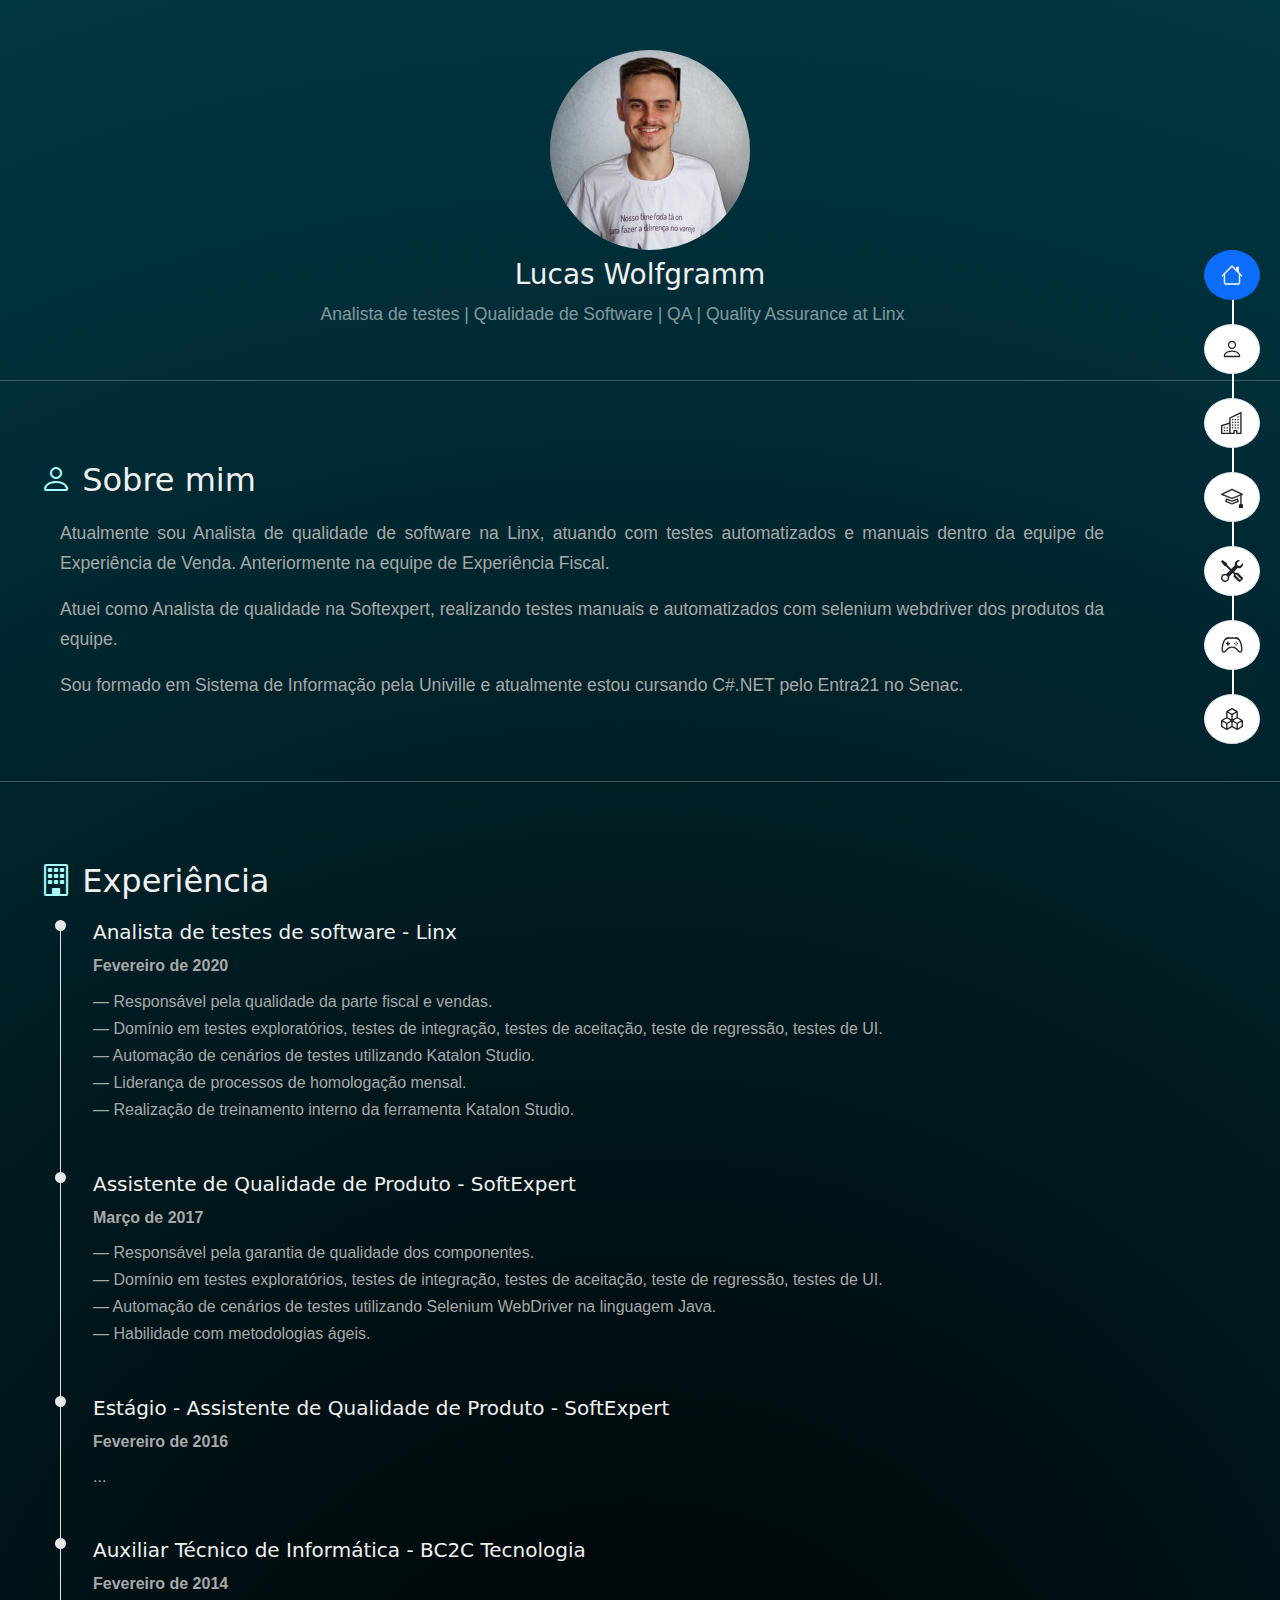
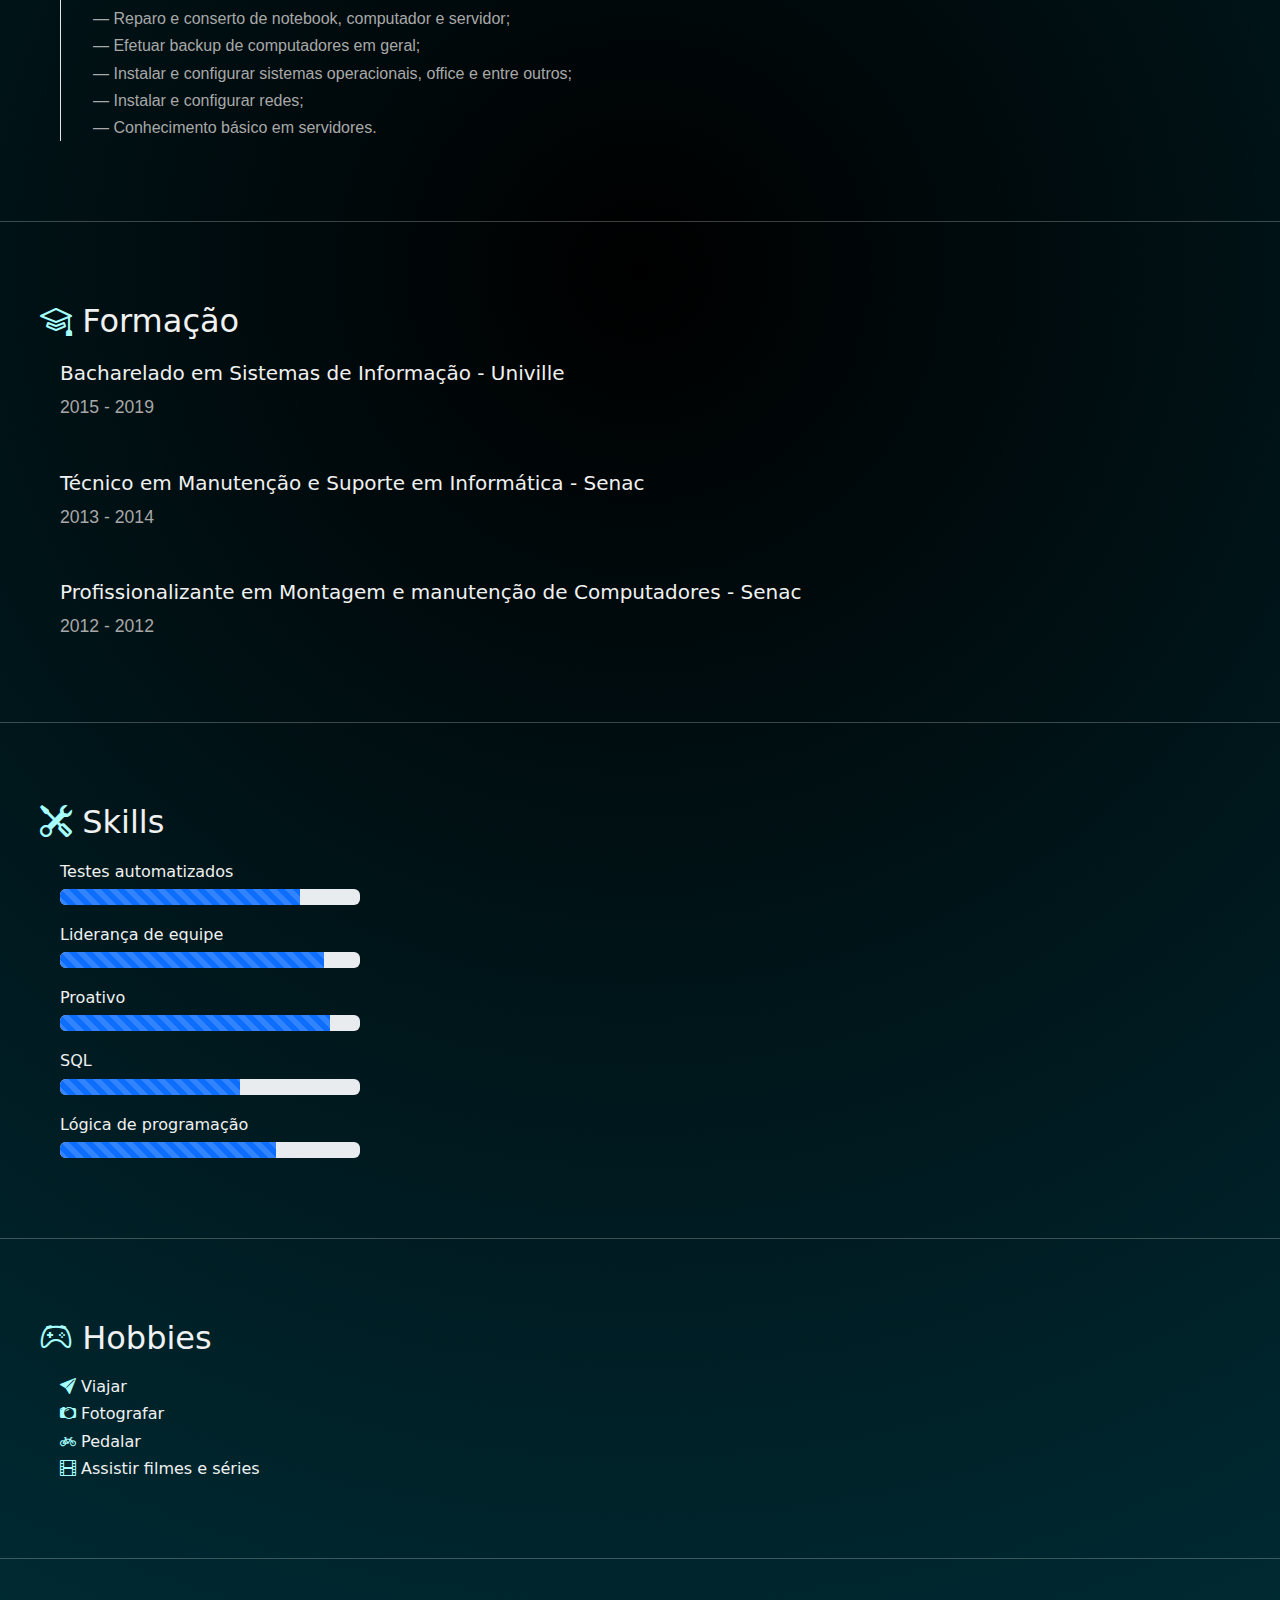
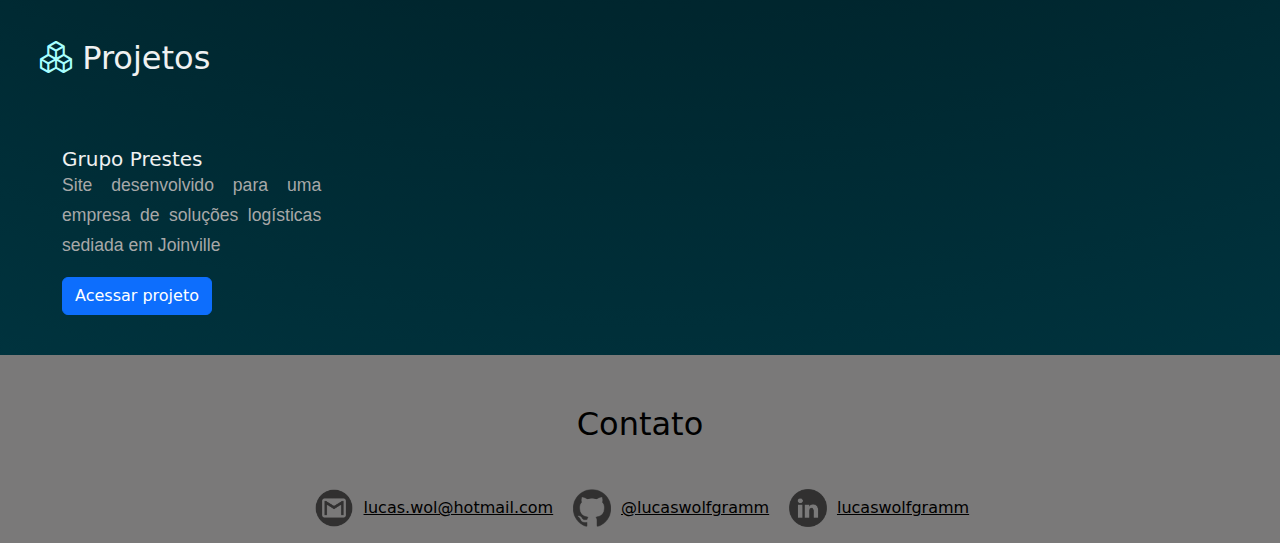
==== commit 3a377ed5: "Reorganizado o projeto e adicionado os projetos realizados" ====
--- a/index.html
+++ b/index.html
@@ -1,259 +1,284 @@
-<!DOCTYPE html>
-<html>
-<head>
-    <meta charset="UTF-8">
-    <title>AboutMe - Lucas Wolfgramm</title>
-    <meta http-equiv="Cache-Control" content="no-cache, no-store, must-revalidate" />
-    <meta http-equiv="Pragma" content="no-cache" />
-    <meta http-equiv="Expires" content="0" />
-    <meta name="description" content="Sobre mim - Lucas Wolfgramm">
-    <meta name="keywords" content="Analista de testes | Qualidade de Software | QA | Quality Assurance at Linx">
-    <meta name="author" content="Lucas Wolfgramm">
-
-    <link rel="stylesheet" href="css/index.css">
-</head>
-<body class="main bg-dark" data-bs-spy="scroll" data-bs-target="#navBar">
-    <div class="container_main">
-        <header id="home" class="intro">
-            <div class="group-items">
-                <img class="profile-photo" src="img/me.png" alt="Foto de Lucas">
-                <h3 class="name">Lucas Wolfgramm</h3>
-                <p class="opacity-50">Analista de testes | Qualidade de Software | QA | Quality Assurance at Linx
-                </p>
-            </div>
-        </header>
-        
-        <main>
-            <hr>
-            <section id="aboutMe" class="section-about-me">
-                <h2 class="title">
-                    <i class="bi bi-person"></i>
-                    Sobre mim
-                </h2>
-                <div class="paragraph">
-                    <p>Atualmente sou Analista de qualidade de software na Linx, atuando com testes automatizados e
-                        manuais
-                        dentro da equipe de Experiência de Venda.</p>
-                    <p>Sou formado em Sistema de Informação pela Univille e atualmente estou cursando C#.NET pelo
-                        Entra21 no
-                        Senac.</p>
-                </div>
-            </section>
-            <hr>
-            <section id="timeline" class="section-timeline">
-                <h2 class="title">
-                    <i class="bi bi-building"></i>
-                    Experiência
-                </h2>
-                <ul class="timeline">
-                    <li class="timeline-item mb-5">
-                        <h5>Analista de testes de software - Linx</h5>
-                        <p class="text-muted mb-2 fw-bold">Fevereiro de 2020</p>
-                        <p class="text-muted">
-                            — Responsável pela qualidade da parte fiscal e vendas. <br>
-                            — Domínio em testes exploratórios, testes de integração, testes de aceitação, teste de
-                            regressão, testes de UI.<br>
-                            — Automação de cenários de testes utilizando Katalon Studio. <br>
-                            — Liderança de processos de homologação mensal. <br>
-                            — Realização de treinamento interno da ferramenta Katalon Studio.
-                        </p>
-                    </li>
-                    <li class="timeline-item mb-5">
-                        <h5>Assistente de Qualidade de Produto - SoftExpert</h5>
-                        <p class="text-muted mb-2 fw-bold">Março de 2017</p>
-                        <p class="text-muted">
-                            — Responsável pela garantia de qualidade dos componentes. <br>
-                            — Domínio em testes exploratórios, testes de integração, testes de aceitação, teste de
-                            regressão, testes de UI. <br>
-                            — Automação de cenários de testes utilizando Selenium WebDriver na linguagem Java. <br>
-                            — Habilidade com metodologias ágeis.
-                        </p>
-                    </li>
-                    <li class="timeline-item mb-5">
-                        <h5>Estágio - Assistente de Qualidade de Produto - SoftExpert</h5>
-                        <p class="text-muted mb-2 fw-bold">Fevereiro de 2016</p>
-                        <p class="text-muted"> ... </p>
-                    </li>
-                    <li class="timeline-item mb-5">
-                        <h5>Auxiliar Técnico de Informática - BC2C Tecnologia</h5>
-                        <p class="text-muted mb-2 fw-bold">Fevereiro de 2014</p>
-                        <p class="text-muted">
-                            — Reparo e conserto de notebook, computador e servidor; <br>
-                            — Efetuar backup de computadores em geral; <br>
-                            — Instalar e configurar sistemas operacionais, office e entre outros; <br>
-                            — Instalar e configurar redes; <br>
-                            — Conhecimento básico em servidores.
-                        </p>
-                    </li>
-                </ul>
-            </section>
-            <hr>
-            <section id="knowledge" class="section-knowledge">
-                <h2 class="title">
-                    <i class="bi bi-mortarboard"></i>
-                    Formação
-                </h2>
-                <div class="group">
-                    <div class="group-item mb-5">
-                        <h5>Bacharelado em Sistemas de Informação - Univille</h5>
-                        <p>2015 - 2019</p>
-                    </div>
-                    <div class="group-item mb-5">
-                        <h5>Técnico em Manutenção e Suporte em Informática - Senac</h5>
-                        <p>2013 - 2014</p>
-                    </div>
-                    <div class="group-item mb-5">
-                        <h5>Profissionalizante em Montagem e manutenção de Computadores - Senac</h5>
-                        <p>2012 - 2012</p>
-                    </div>
-                </div>
-            </section>
-            <hr>
-            <section id="skills" class="section-skills">
-                <h2 class="title">
-                    <i class="bi bi-tools"></i>
-                    Skills
-                </h2>
-                <div class="group">
-                    <div class="subgroup">
-                        <h6>Testes automatizados</h6>
-                        <div class="progress">
-                            <div class="progress-bar progress-bar-striped" role="progressbar" style="width: 80%"
-                                aria-valuenow="80" aria-valuemin="0" aria-valuemax="100"></div>
-                        </div>
-                    </div>
-                    <div class="subgroup">
-                        <h6>Liderança de equipe</h6>
-                        <div class="progress">
-                            <div class="progress-bar progress-bar-striped" role="progressbar" style="width: 88%"
-                                aria-valuenow="88" aria-valuemin="0" aria-valuemax="100"></div>
-                        </div>
-                    </div>
-                    <div class="subgroup">
-                        <h6>Proativo</h6>
-                        <div class="progress">
-                            <div class="progress-bar progress-bar-striped" role="progressbar" style="width: 90%"
-                                aria-valuenow="90" aria-valuemin="0" aria-valuemax="100"></div>
-                        </div>
-                    </div>
-                    <div class="subgroup">
-                        <h6>SQL</h6>
-                        <div class="progress">
-                            <div class="progress-bar progress-bar-striped" role="progressbar" style="width: 60%"
-                                aria-valuenow="60" aria-valuemin="0" aria-valuemax="100"></div>
-                        </div>
-                    </div>
-                    <div class="subgroup">
-                        <h6>Lógica de programação</h6>
-                        <div class="progress">
-                            <div class="progress-bar progress-bar-striped" role="progressbar" style="width: 72%"
-                                aria-valuenow="72" aria-valuemin="0" aria-valuemax="100"></div>
-                        </div>
-                    </div>
-                </div>
-            </section>
-            <hr>
-            <section id="hobbies" class="section-hobbies">
-                <h2 class="title">
-                    <i class="bi bi-controller"></i>
-                    Hobbies
-                </h2>
-                <div class="group">
-                    <div class="subgroup">
-                        <h5>
-                            <i class="bi bi-send-fill"></i>
-                            Viajar
-                        </h5>
-                        <h5>
-                            <i class="bi bi-camera2"></i>
-                            Fotografar
-                        </h5>
-                        <h5>
-                            <i class="bi bi-bicycle"></i>
-                            Pedalar
-                        </h5>
-                        <h5>
-                            <i class="bi bi-film"></i>
-                            Assistir filmes e séries
-                        </h5>
-                    </div>
-                </div>
-            </section>
-            <hr style="color: transparent; margin-bottom: 0 !important;">
-        </main>
-        <aside>
-            <div class="content" id="navBar">
-                <div class="list-group">
-    
-                    <a class="list-group-item" href="#home">
-                        <svg xmlns="http://www.w3.org/2000/svg" width="16" height="16" fill="currentColor"
-                            class="bi bi-house" viewBox="0 0 16 16">
-                            <path fill-rule="evenodd"
-                                d="M2 13.5V7h1v6.5a.5.5 0 0 0 .5.5h9a.5.5 0 0 0 .5-.5V7h1v6.5a1.5 1.5 0 0 1-1.5 1.5h-9A1.5 1.5 0 0 1 2 13.5zm11-11V6l-2-2V2.5a.5.5 0 0 1 .5-.5h1a.5.5 0 0 1 .5.5z" />
-                            <path fill-rule="evenodd"
-                                d="M7.293 1.5a1 1 0 0 1 1.414 0l6.647 6.646a.5.5 0 0 1-.708.708L8 2.207 1.354 8.854a.5.5 0 1 1-.708-.708L7.293 1.5z" />
-                        </svg>
-                    </a>
-                    <BR>
-                    <a class="list-group-item active" href="#aboutMe">
-                        <svg xmlns="http://www.w3.org/2000/svg" width="16" height="16" fill="currentColor"
-                            class="bi bi-person" viewBox="0 0 16 16">
-                            <path
-                                d="M8 8a3 3 0 1 0 0-6 3 3 0 0 0 0 6zm2-3a2 2 0 1 1-4 0 2 2 0 0 1 4 0zm4 8c0 1-1 1-1 1H3s-1 0-1-1 1-4 6-4 6 3 6 4zm-1-.004c-.001-.246-.154-.986-.832-1.664C11.516 10.68 10.289 10 8 10c-2.29 0-3.516.68-4.168 1.332-.678.678-.83 1.418-.832 1.664h10z" />
-                        </svg>
-                    </a>
-                    <BR>
-                    <a class="list-group-item" href="#timeline">
-                        <svg xmlns="http://www.w3.org/2000/svg" width="16" height="16" fill="currentColor"
-                            class="bi bi-building" viewBox="0 0 16 16">
-                            <path fill-rule="evenodd"
-                                d="M14.763.075A.5.5 0 0 1 15 .5v15a.5.5 0 0 1-.5.5h-3a.5.5 0 0 1-.5-.5V14h-1v1.5a.5.5 0 0 1-.5.5h-9a.5.5 0 0 1-.5-.5V10a.5.5 0 0 1 .342-.474L6 7.64V4.5a.5.5 0 0 1 .276-.447l8-4a.5.5 0 0 1 .487.022zM6 8.694 1 10.36V15h5V8.694zM7 15h2v-1.5a.5.5 0 0 1 .5-.5h2a.5.5 0 0 1 .5.5V15h2V1.309l-7 3.5V15z" />
-                            <path
-                                d="M2 11h1v1H2v-1zm2 0h1v1H4v-1zm-2 2h1v1H2v-1zm2 0h1v1H4v-1zm4-4h1v1H8V9zm2 0h1v1h-1V9zm-2 2h1v1H8v-1zm2 0h1v1h-1v-1zm2-2h1v1h-1V9zm0 2h1v1h-1v-1zM8 7h1v1H8V7zm2 0h1v1h-1V7zm2 0h1v1h-1V7zM8 5h1v1H8V5zm2 0h1v1h-1V5zm2 0h1v1h-1V5zm0-2h1v1h-1V3z" />
-                        </svg>
-                    </a>
-                    <BR>
-                    <a class="list-group-item" href="#knowledge">
-                        <svg xmlns="http://www.w3.org/2000/svg" width="16" height="16" fill="currentColor"
-                            class="bi bi-mortarboard" viewBox="0 0 16 16">
-                            <path
-                                d="M8.211 2.047a.5.5 0 0 0-.422 0l-7.5 3.5a.5.5 0 0 0 .025.917l7.5 3a.5.5 0 0 0 .372 0L14 7.14V13a1 1 0 0 0-1 1v2h3v-2a1 1 0 0 0-1-1V6.739l.686-.275a.5.5 0 0 0 .025-.917l-7.5-3.5ZM8 8.46 1.758 5.965 8 3.052l6.242 2.913L8 8.46Z" />
-                            <path
-                                d="M4.176 9.032a.5.5 0 0 0-.656.327l-.5 1.7a.5.5 0 0 0 .294.605l4.5 1.8a.5.5 0 0 0 .372 0l4.5-1.8a.5.5 0 0 0 .294-.605l-.5-1.7a.5.5 0 0 0-.656-.327L8 10.466 4.176 9.032Zm-.068 1.873.22-.748 3.496 1.311a.5.5 0 0 0 .352 0l3.496-1.311.22.748L8 12.46l-3.892-1.556Z" />
-                        </svg>
-                    </a>
-                    <BR>
-                    <a class="list-group-item" href="#skills">
-                        <svg xmlns="http://www.w3.org/2000/svg" width="16" height="16" fill="currentColor"
-                            class="bi bi-tools" viewBox="0 0 16 16">
-                            <path
-                                d="M1 0 0 1l2.2 3.081a1 1 0 0 0 .815.419h.07a1 1 0 0 1 .708.293l2.675 2.675-2.617 2.654A3.003 3.003 0 0 0 0 13a3 3 0 1 0 5.878-.851l2.654-2.617.968.968-.305.914a1 1 0 0 0 .242 1.023l3.27 3.27a.997.997 0 0 0 1.414 0l1.586-1.586a.997.997 0 0 0 0-1.414l-3.27-3.27a1 1 0 0 0-1.023-.242L10.5 9.5l-.96-.96 2.68-2.643A3.005 3.005 0 0 0 16 3c0-.269-.035-.53-.102-.777l-2.14 2.141L12 4l-.364-1.757L13.777.102a3 3 0 0 0-3.675 3.68L7.462 6.46 4.793 3.793a1 1 0 0 1-.293-.707v-.071a1 1 0 0 0-.419-.814L1 0Zm9.646 10.646a.5.5 0 0 1 .708 0l2.914 2.915a.5.5 0 0 1-.707.707l-2.915-2.914a.5.5 0 0 1 0-.708ZM3 11l.471.242.529.026.287.445.445.287.026.529L5 13l-.242.471-.026.529-.445.287-.287.445-.529.026L3 15l-.471-.242L2 14.732l-.287-.445L1.268 14l-.026-.529L1 13l.242-.471.026-.529.445-.287.287-.445.529-.026L3 11Z" />
-                        </svg>
-                    </a>
-                    <BR>
-                    <a class="list-group-item" href="#hobbies">
-                        <svg xmlns="http://www.w3.org/2000/svg" width="16" height="16" fill="currentColor"
-                            class="bi bi-controller" viewBox="0 0 16 16">
-                            <path
-                                d="M11.5 6.027a.5.5 0 1 1-1 0 .5.5 0 0 1 1 0zm-1.5 1.5a.5.5 0 1 0 0-1 .5.5 0 0 0 0 1zm2.5-.5a.5.5 0 1 1-1 0 .5.5 0 0 1 1 0zm-1.5 1.5a.5.5 0 1 0 0-1 .5.5 0 0 0 0 1zm-6.5-3h1v1h1v1h-1v1h-1v-1h-1v-1h1v-1z" />
-                            <path
-                                d="M3.051 3.26a.5.5 0 0 1 .354-.613l1.932-.518a.5.5 0 0 1 .62.39c.655-.079 1.35-.117 2.043-.117.72 0 1.443.041 2.12.126a.5.5 0 0 1 .622-.399l1.932.518a.5.5 0 0 1 .306.729c.14.09.266.19.373.297.408.408.78 1.05 1.095 1.772.32.733.599 1.591.805 2.466.206.875.34 1.78.364 2.606.024.816-.059 1.602-.328 2.21a1.42 1.42 0 0 1-1.445.83c-.636-.067-1.115-.394-1.513-.773-.245-.232-.496-.526-.739-.808-.126-.148-.25-.292-.368-.423-.728-.804-1.597-1.527-3.224-1.527-1.627 0-2.496.723-3.224 1.527-.119.131-.242.275-.368.423-.243.282-.494.575-.739.808-.398.38-.877.706-1.513.773a1.42 1.42 0 0 1-1.445-.83c-.27-.608-.352-1.395-.329-2.21.024-.826.16-1.73.365-2.606.206-.875.486-1.733.805-2.466.315-.722.687-1.364 1.094-1.772a2.34 2.34 0 0 1 .433-.335.504.504 0 0 1-.028-.079zm2.036.412c-.877.185-1.469.443-1.733.708-.276.276-.587.783-.885 1.465a13.748 13.748 0 0 0-.748 2.295 12.351 12.351 0 0 0-.339 2.406c-.022.755.062 1.368.243 1.776a.42.42 0 0 0 .426.24c.327-.034.61-.199.929-.502.212-.202.4-.423.615-.674.133-.156.276-.323.44-.504C4.861 9.969 5.978 9.027 8 9.027s3.139.942 3.965 1.855c.164.181.307.348.44.504.214.251.403.472.615.674.318.303.601.468.929.503a.42.42 0 0 0 .426-.241c.18-.408.265-1.02.243-1.776a12.354 12.354 0 0 0-.339-2.406 13.753 13.753 0 0 0-.748-2.295c-.298-.682-.61-1.19-.885-1.465-.264-.265-.856-.523-1.733-.708-.85-.179-1.877-.27-2.913-.27-1.036 0-2.063.091-2.913.27z" />
-                        </svg>
-                    </a>
-                </div>
-            </div>
-        </aside>
-        <footer id="footer" class="footer fixe-bottom"></footer>
-    </div>
-
-    <link href="https://cdn.jsdelivr.net/npm/bootstrap@5.0.2/dist/css/bootstrap.min.css" rel="stylesheet">
-    <script src="https://cdn.jsdelivr.net/npm/bootstrap@5.0.2/dist/js/bootstrap.bundle.min.js"></script>
-    <link rel="stylesheet" href="https://cdn.jsdelivr.net/npm/bootstrap-icons@1.8.3/font/bootstrap-icons.css">
-    <script src="https://ajax.googleapis.com/ajax/libs/jquery/3.6.0/jquery.min.js"></script>
-    <script>
-        $(document).ready(function () {
-            $("#footer").load("footer.html");
-        });
-    </script>
-</body>
+<!DOCTYPE html>
+<html>
+
+<head>
+    <meta charset="UTF-8">
+    <title>AboutMe - Lucas Wolfgramm</title>
+    <meta http-equiv="Cache-Control" content="no-cache, no-store, must-revalidate" />
+    <meta http-equiv="Pragma" content="no-cache" />
+    <meta http-equiv="Expires" content="0" />
+    <meta name="description" content="Sobre mim - Lucas Wolfgramm">
+    <meta name="keywords" content="Analista de testes | Qualidade de Software | QA | Quality Assurance at Linx">
+    <meta name="author" content="Lucas Wolfgramm">
+
+    <link rel="stylesheet" href="../assets/css/index.css">
+</head>
+
+<body class="main bg-dark" data-bs-spy="scroll" data-bs-target="#navBar" data-bs-offset="270">
+    <div class="row">
+        <div class="content" id="navBar">
+            <div class="list-group">
+
+                <a class="list-group-item" href="#home">
+                    <svg xmlns="http://www.w3.org/2000/svg" width="16" height="16" fill="currentColor"
+                        class="bi bi-house" viewBox="0 0 16 16">
+                        <path fill-rule="evenodd"
+                            d="M2 13.5V7h1v6.5a.5.5 0 0 0 .5.5h9a.5.5 0 0 0 .5-.5V7h1v6.5a1.5 1.5 0 0 1-1.5 1.5h-9A1.5 1.5 0 0 1 2 13.5zm11-11V6l-2-2V2.5a.5.5 0 0 1 .5-.5h1a.5.5 0 0 1 .5.5z" />
+                        <path fill-rule="evenodd"
+                            d="M7.293 1.5a1 1 0 0 1 1.414 0l6.647 6.646a.5.5 0 0 1-.708.708L8 2.207 1.354 8.854a.5.5 0 1 1-.708-.708L7.293 1.5z" />
+                    </svg>
+                </a>
+                <BR>
+                <a class="list-group-item active" href="#aboutMe">
+                    <svg xmlns="http://www.w3.org/2000/svg" width="16" height="16" fill="currentColor"
+                        class="bi bi-person" viewBox="0 0 16 16">
+                        <path
+                            d="M8 8a3 3 0 1 0 0-6 3 3 0 0 0 0 6zm2-3a2 2 0 1 1-4 0 2 2 0 0 1 4 0zm4 8c0 1-1 1-1 1H3s-1 0-1-1 1-4 6-4 6 3 6 4zm-1-.004c-.001-.246-.154-.986-.832-1.664C11.516 10.68 10.289 10 8 10c-2.29 0-3.516.68-4.168 1.332-.678.678-.83 1.418-.832 1.664h10z" />
+                    </svg>
+                </a>
+                <BR>
+                <a class="list-group-item" href="#timeline">
+                    <svg xmlns="http://www.w3.org/2000/svg" width="16" height="16" fill="currentColor"
+                        class="bi bi-building" viewBox="0 0 16 16">
+                        <path fill-rule="evenodd"
+                            d="M14.763.075A.5.5 0 0 1 15 .5v15a.5.5 0 0 1-.5.5h-3a.5.5 0 0 1-.5-.5V14h-1v1.5a.5.5 0 0 1-.5.5h-9a.5.5 0 0 1-.5-.5V10a.5.5 0 0 1 .342-.474L6 7.64V4.5a.5.5 0 0 1 .276-.447l8-4a.5.5 0 0 1 .487.022zM6 8.694 1 10.36V15h5V8.694zM7 15h2v-1.5a.5.5 0 0 1 .5-.5h2a.5.5 0 0 1 .5.5V15h2V1.309l-7 3.5V15z" />
+                        <path
+                            d="M2 11h1v1H2v-1zm2 0h1v1H4v-1zm-2 2h1v1H2v-1zm2 0h1v1H4v-1zm4-4h1v1H8V9zm2 0h1v1h-1V9zm-2 2h1v1H8v-1zm2 0h1v1h-1v-1zm2-2h1v1h-1V9zm0 2h1v1h-1v-1zM8 7h1v1H8V7zm2 0h1v1h-1V7zm2 0h1v1h-1V7zM8 5h1v1H8V5zm2 0h1v1h-1V5zm2 0h1v1h-1V5zm0-2h1v1h-1V3z" />
+                    </svg>
+                </a>
+                <BR>
+                <a class="list-group-item" href="#knowledge">
+                    <svg xmlns="http://www.w3.org/2000/svg" width="16" height="16" fill="currentColor"
+                        class="bi bi-mortarboard" viewBox="0 0 16 16">
+                        <path
+                            d="M8.211 2.047a.5.5 0 0 0-.422 0l-7.5 3.5a.5.5 0 0 0 .025.917l7.5 3a.5.5 0 0 0 .372 0L14 7.14V13a1 1 0 0 0-1 1v2h3v-2a1 1 0 0 0-1-1V6.739l.686-.275a.5.5 0 0 0 .025-.917l-7.5-3.5ZM8 8.46 1.758 5.965 8 3.052l6.242 2.913L8 8.46Z" />
+                        <path
+                            d="M4.176 9.032a.5.5 0 0 0-.656.327l-.5 1.7a.5.5 0 0 0 .294.605l4.5 1.8a.5.5 0 0 0 .372 0l4.5-1.8a.5.5 0 0 0 .294-.605l-.5-1.7a.5.5 0 0 0-.656-.327L8 10.466 4.176 9.032Zm-.068 1.873.22-.748 3.496 1.311a.5.5 0 0 0 .352 0l3.496-1.311.22.748L8 12.46l-3.892-1.556Z" />
+                    </svg>
+                </a>
+                <BR>
+                <a class="list-group-item" href="#skills">
+                    <svg xmlns="http://www.w3.org/2000/svg" width="16" height="16" fill="currentColor"
+                        class="bi bi-tools" viewBox="0 0 16 16">
+                        <path
+                            d="M1 0 0 1l2.2 3.081a1 1 0 0 0 .815.419h.07a1 1 0 0 1 .708.293l2.675 2.675-2.617 2.654A3.003 3.003 0 0 0 0 13a3 3 0 1 0 5.878-.851l2.654-2.617.968.968-.305.914a1 1 0 0 0 .242 1.023l3.27 3.27a.997.997 0 0 0 1.414 0l1.586-1.586a.997.997 0 0 0 0-1.414l-3.27-3.27a1 1 0 0 0-1.023-.242L10.5 9.5l-.96-.96 2.68-2.643A3.005 3.005 0 0 0 16 3c0-.269-.035-.53-.102-.777l-2.14 2.141L12 4l-.364-1.757L13.777.102a3 3 0 0 0-3.675 3.68L7.462 6.46 4.793 3.793a1 1 0 0 1-.293-.707v-.071a1 1 0 0 0-.419-.814L1 0Zm9.646 10.646a.5.5 0 0 1 .708 0l2.914 2.915a.5.5 0 0 1-.707.707l-2.915-2.914a.5.5 0 0 1 0-.708ZM3 11l.471.242.529.026.287.445.445.287.026.529L5 13l-.242.471-.026.529-.445.287-.287.445-.529.026L3 15l-.471-.242L2 14.732l-.287-.445L1.268 14l-.026-.529L1 13l.242-.471.026-.529.445-.287.287-.445.529-.026L3 11Z" />
+                    </svg>
+                </a>
+                <BR>
+                <a class="list-group-item" href="#hobbies">
+                    <svg xmlns="http://www.w3.org/2000/svg" width="16" height="16" fill="currentColor"
+                        class="bi bi-controller" viewBox="0 0 16 16">
+                        <path
+                            d="M11.5 6.027a.5.5 0 1 1-1 0 .5.5 0 0 1 1 0zm-1.5 1.5a.5.5 0 1 0 0-1 .5.5 0 0 0 0 1zm2.5-.5a.5.5 0 1 1-1 0 .5.5 0 0 1 1 0zm-1.5 1.5a.5.5 0 1 0 0-1 .5.5 0 0 0 0 1zm-6.5-3h1v1h1v1h-1v1h-1v-1h-1v-1h1v-1z" />
+                        <path
+                            d="M3.051 3.26a.5.5 0 0 1 .354-.613l1.932-.518a.5.5 0 0 1 .62.39c.655-.079 1.35-.117 2.043-.117.72 0 1.443.041 2.12.126a.5.5 0 0 1 .622-.399l1.932.518a.5.5 0 0 1 .306.729c.14.09.266.19.373.297.408.408.78 1.05 1.095 1.772.32.733.599 1.591.805 2.466.206.875.34 1.78.364 2.606.024.816-.059 1.602-.328 2.21a1.42 1.42 0 0 1-1.445.83c-.636-.067-1.115-.394-1.513-.773-.245-.232-.496-.526-.739-.808-.126-.148-.25-.292-.368-.423-.728-.804-1.597-1.527-3.224-1.527-1.627 0-2.496.723-3.224 1.527-.119.131-.242.275-.368.423-.243.282-.494.575-.739.808-.398.38-.877.706-1.513.773a1.42 1.42 0 0 1-1.445-.83c-.27-.608-.352-1.395-.329-2.21.024-.826.16-1.73.365-2.606.206-.875.486-1.733.805-2.466.315-.722.687-1.364 1.094-1.772a2.34 2.34 0 0 1 .433-.335.504.504 0 0 1-.028-.079zm2.036.412c-.877.185-1.469.443-1.733.708-.276.276-.587.783-.885 1.465a13.748 13.748 0 0 0-.748 2.295 12.351 12.351 0 0 0-.339 2.406c-.022.755.062 1.368.243 1.776a.42.42 0 0 0 .426.24c.327-.034.61-.199.929-.502.212-.202.4-.423.615-.674.133-.156.276-.323.44-.504C4.861 9.969 5.978 9.027 8 9.027s3.139.942 3.965 1.855c.164.181.307.348.44.504.214.251.403.472.615.674.318.303.601.468.929.503a.42.42 0 0 0 .426-.241c.18-.408.265-1.02.243-1.776a12.354 12.354 0 0 0-.339-2.406 13.753 13.753 0 0 0-.748-2.295c-.298-.682-.61-1.19-.885-1.465-.264-.265-.856-.523-1.733-.708-.85-.179-1.877-.27-2.913-.27-1.036 0-2.063.091-2.913.27z" />
+                    </svg>
+                </a>
+                <BR>
+                <a class="list-group-item" href="#projetos">
+                    <svg xmlns="http://www.w3.org/2000/svg" width="16" height="16" fill="currentColor"
+                        class="bi bi-boxes" viewBox="0 0 16 16">
+                        <path
+                            d="M7.752.066a.5.5 0 0 1 .496 0l3.75 2.143a.5.5 0 0 1 .252.434v3.995l3.498 2A.5.5 0 0 1 16 9.07v4.286a.5.5 0 0 1-.252.434l-3.75 2.143a.5.5 0 0 1-.496 0l-3.502-2-3.502 2.001a.5.5 0 0 1-.496 0l-3.75-2.143A.5.5 0 0 1 0 13.357V9.071a.5.5 0 0 1 .252-.434L3.75 6.638V2.643a.5.5 0 0 1 .252-.434L7.752.066ZM4.25 7.504 1.508 9.071l2.742 1.567 2.742-1.567L4.25 7.504ZM7.5 9.933l-2.75 1.571v3.134l2.75-1.571V9.933Zm1 3.134 2.75 1.571v-3.134L8.5 9.933v3.134Zm.508-3.996 2.742 1.567 2.742-1.567-2.742-1.567-2.742 1.567Zm2.242-2.433V3.504L8.5 5.076V8.21l2.75-1.572ZM7.5 8.21V5.076L4.75 3.504v3.134L7.5 8.21ZM5.258 2.643 8 4.21l2.742-1.567L8 1.076 5.258 2.643ZM15 9.933l-2.75 1.571v3.134L15 13.067V9.933ZM3.75 14.638v-3.134L1 9.933v3.134l2.75 1.571Z" />
+                    </svg>
+                </a>
+            </div>
+        </div>
+
+        <div class="container">
+            <header id="home" class="intro">
+                <div class="group-items">
+                    <img id="foto-perfil" class="profile-photo" src="./assets/img/me.png" alt="Foto de Lucas">
+                    <h3 id="nome" class="name">Lucas Wolfgramm</h3>
+                    <p class="opacity-50">Analista de testes | Qualidade de Software | QA | Quality Assurance at Linx
+                    </p>
+                </div>
+            </header>
+
+            <hr>
+
+            <section id="aboutMe" class="section-about-me">
+                <h2 class="title">
+                    <i class="bi bi-person"></i>
+                    Sobre mim
+                </h2>
+                <div class="paragraph">
+                    <p>Atualmente sou Analista de qualidade de software na Linx, atuando com testes automatizados e
+                        manuais dentro da equipe de Experiência de Venda. Anteriormente na equipe de Experiência
+                        Fiscal.</p>
+                    <p>Atuei como Analista de qualidade na Softexpert, realizando testes manuais e automatizados com
+                        selenium webdriver dos produtos da equipe.</p>
+                    <p>Sou formado em Sistema de Informação pela Univille e atualmente estou cursando C#.NET pelo
+                        Entra21 no Senac.</p>
+                </div>
+            </section>
+            <hr>
+            <section id="timeline" class="section-timeline">
+                <h2 class="title">
+                    <i class="bi bi-building"></i>
+                    Experiência
+                </h2>
+                <ul class="timeline">
+                    <li class="timeline-item mb-5">
+                        <h5>Analista de testes de software - Linx</h5>
+                        <p class="text-muted mb-2 fw-bold">Fevereiro de 2020</p>
+                        <p class="text-muted">
+                            — Responsável pela qualidade da parte fiscal e vendas. <br>
+                            — Domínio em testes exploratórios, testes de integração, testes de aceitação, teste de
+                            regressão, testes de UI.<br>
+                            — Automação de cenários de testes utilizando Katalon Studio. <br>
+                            — Liderança de processos de homologação mensal. <br>
+                            — Realização de treinamento interno da ferramenta Katalon Studio.
+                        </p>
+                    </li>
+                    <li class="timeline-item mb-5">
+                        <h5>Assistente de Qualidade de Produto - SoftExpert</h5>
+                        <p class="text-muted mb-2 fw-bold">Março de 2017</p>
+                        <p class="text-muted">
+                            — Responsável pela garantia de qualidade dos componentes. <br>
+                            — Domínio em testes exploratórios, testes de integração, testes de aceitação, teste de
+                            regressão, testes de UI. <br>
+                            — Automação de cenários de testes utilizando Selenium WebDriver na linguagem Java. <br>
+                            — Habilidade com metodologias ágeis.
+                        </p>
+                    </li>
+                    <li class="timeline-item mb-5">
+                        <h5>Estágio - Assistente de Qualidade de Produto - SoftExpert</h5>
+                        <p class="text-muted mb-2 fw-bold">Fevereiro de 2016</p>
+                        <p class="text-muted"> ... </p>
+                    </li>
+                    <li class="timeline-item mb-5">
+                        <h5>Auxiliar Técnico de Informática - BC2C Tecnologia</h5>
+                        <p class="text-muted mb-2 fw-bold">Fevereiro de 2014</p>
+                        <p class="text-muted">
+                            — Reparo e conserto de notebook, computador e servidor; <br>
+                            — Efetuar backup de computadores em geral; <br>
+                            — Instalar e configurar sistemas operacionais, office e entre outros; <br>
+                            — Instalar e configurar redes; <br>
+                            — Conhecimento básico em servidores.
+                        </p>
+                    </li>
+                </ul>
+            </section>
+            <hr>
+            <section id="knowledge" class="section-knowledge">
+                <h2 class="title">
+                    <i class="bi bi-mortarboard"></i>
+                    Formação
+                </h2>
+                <div class="group">
+                    <div class="group-item mb-5">
+                        <h5>Bacharelado em Sistemas de Informação - Univille</h5>
+                        <p>2015 - 2019</p>
+                    </div>
+                    <div class="group-item mb-5">
+                        <h5>Técnico em Manutenção e Suporte em Informática - Senac</h5>
+                        <p>2013 - 2014</p>
+                    </div>
+                    <div class="group-item mb-5">
+                        <h5>Profissionalizante em Montagem e manutenção de Computadores - Senac</h5>
+                        <p>2012 - 2012</p>
+                    </div>
+                </div>
+            </section>
+            <hr>
+            <section id="skills" class="section-skills">
+                <h2 class="title">
+                    <i class="bi bi-tools"></i>
+                    Skills
+                </h2>
+                <div class="group">
+                    <div class="subgroup">
+                        <h6>Testes automatizados</h6>
+                        <div class="progress">
+                            <div class="progress-bar progress-bar-striped" role="progressbar" style="width: 80%"
+                                aria-valuenow="80" aria-valuemin="0" aria-valuemax="100"></div>
+                        </div>
+                    </div>
+                    <div class="subgroup">
+                        <h6>Liderança de equipe</h6>
+                        <div class="progress">
+                            <div class="progress-bar progress-bar-striped" role="progressbar" style="width: 88%"
+                                aria-valuenow="88" aria-valuemin="0" aria-valuemax="100"></div>
+                        </div>
+                    </div>
+                    <div class="subgroup">
+                        <h6>Proativo</h6>
+                        <div class="progress">
+                            <div class="progress-bar progress-bar-striped" role="progressbar" style="width: 90%"
+                                aria-valuenow="90" aria-valuemin="0" aria-valuemax="100"></div>
+                        </div>
+                    </div>
+                    <div class="subgroup">
+                        <h6>SQL</h6>
+                        <div class="progress">
+                            <div class="progress-bar progress-bar-striped" role="progressbar" style="width: 60%"
+                                aria-valuenow="60" aria-valuemin="0" aria-valuemax="100"></div>
+                        </div>
+                    </div>
+                    <div class="subgroup">
+                        <h6>Lógica de programação</h6>
+                        <div class="progress">
+                            <div class="progress-bar progress-bar-striped" role="progressbar" style="width: 72%"
+                                aria-valuenow="72" aria-valuemin="0" aria-valuemax="100"></div>
+                        </div>
+                    </div>
+                </div>
+            </section>
+            <hr>
+            <section id="hobbies" class="section-hobbies">
+                <h2 class="title">
+                    <i class="bi bi-controller"></i>
+                    Hobbies
+                </h2>
+                <div class="group">
+                    <div class="subgroup">
+                        <h6>
+                            <i class="bi bi-send-fill"></i>
+                            Viajar
+                        </h6>
+                        <h6>
+                            <i class="bi bi-camera2"></i>
+                            Fotografar
+                        </h6>
+                        <h6>
+                            <i class="bi bi-bicycle"></i>
+                            Pedalar
+                        </h6>
+                        <h6>
+                            <i class="bi bi-film"></i>
+                            Assistir filmes e séries
+                        </h6>
+                    </div>
+                </div>
+            </section>
+            <hr>
+            <section id="projetos" class="section-projetos">
+                <h2 class="title">
+                    <i class="bi bi-boxes"></i>
+                    Projetos
+                </h2>
+                
+                <div id="projetosContainer" class="container">
+            </section>
+        </div>
+
+        <div id="footer"></div>
+    </div>
+
+
+    <link href="https://cdn.jsdelivr.net/npm/bootstrap@5.0.2/dist/css/bootstrap.min.css" rel="stylesheet">
+    <script src="https://cdn.jsdelivr.net/npm/bootstrap@5.0.2/dist/js/bootstrap.bundle.min.js"></script>
+    <link rel="stylesheet" href="https://cdn.jsdelivr.net/npm/bootstrap-icons@1.8.3/font/bootstrap-icons.css">
+    <script src="https://ajax.googleapis.com/ajax/libs/jquery/3.6.0/jquery.min.js"></script>
+    
+    <script type="text/javascript" src="../assets/js/card.js"></script>
+    <script type="text/javascript" src="../assets/js/api_github.js"></script>
+    <script>
+        $(document).ready(function () {
+            $("#footer").load("footer.html");
+        });
+    </script>
+</body>
+
 </html>--- a/assets/css/index.css
+++ b/assets/css/index.css
@@ -0,0 +1,154 @@
+* {
+    margin: 0;
+    padding: 0;
+    box-sizing: border-box;
+}
+
+html {
+    scroll-behavior: smooth;
+}
+
+body {
+    color: rgb(240, 241, 241) !important;
+    background: radial-gradient(circle, rgba(0, 0, 0, 1) 0%, rgba(0, 56, 68, 1) 100%);
+    position: relative !important;
+}
+
+.profile-photo {
+    margin: 20px 0 5px 20px;
+    width: 200px;
+    height: 200px;
+    border-radius: 50%;
+    margin-bottom: 8px;
+}
+
+.intro {
+    height: 270px;
+    text-align: center;
+    z-index: 1;
+    margin-top: 30px;
+}
+
+.intro p {
+    font-family: 'Poppins', sans-serif;
+    font-size: 1.1em;
+    font-weight: 300;
+    line-height: 1.7em;
+    color: rgb(255, 254, 254);
+    margin-left: 40px !important;
+    margin-right: 95px !important;
+}
+
+hr {
+    margin-top: 80px !important;
+    margin-bottom: 80px !important;
+    width: 100%;
+}
+
+section[class*="section-"] {
+    margin-left: 40px;
+    margin-right: 80px !important;
+}
+
+section[class*="section-"]>.title {
+    margin-bottom: 20px;
+}
+
+section[class*="section-"] .group,
+#aboutMe p {
+    margin-left: 20px;
+}
+
+section[class*="section-"] .timeline {
+    margin-left: 20px;
+}
+
+section[class*="section-"] p {
+    font-family: 'Poppins', sans-serif;
+    font-size: 1.1em;
+    font-weight: 300;
+    line-height: 1.7em;
+    color: rgb(168, 168, 168);
+    text-align: justify;
+    width: 90%;
+}
+
+section[class*="section-"] i {
+    color: rgb(167, 255, 255) !important;
+}
+
+#navBar {
+    position: fixed;
+    right: 8px;
+    margin-top: 250px;
+    width: auto;
+    z-index: 1;
+    height: 100%;
+}
+
+#navBar .list-group {
+    border-left: 2px solid hsl(0, 100%, 100%);
+    margin-left: 30px;
+    list-style: none;
+}
+
+#navBar a {
+    margin-left: -30px;
+    border-radius: 50%;
+}
+
+#navBar svg {
+    width: 22px;
+    height: 32px;
+}
+
+.timeline p {
+    color: rgb(168, 168, 168) !important;
+    font-size: 1rem !important;
+    margin-right: 0 !important;
+}
+
+.timeline {
+    border-left: 1px solid hsl(0, 0%, 90%);
+    position: relative;
+    list-style: none;
+}
+
+.timeline .timeline-item {
+    position: relative;
+}
+
+.timeline .timeline-item:after {
+    position: absolute;
+    display: block;
+    top: 0;
+}
+
+.timeline .timeline-item:after {
+    background-color: hsl(0, 0%, 90%);
+    left: -38px;
+    border-radius: 50%;
+    height: 11px;
+    width: 11px;
+    content: "";
+}
+
+.section-skills .subgroup {
+    margin-bottom: 20px;
+}
+
+.section-skills .subgroup .progress {
+    max-width: 300px;
+    margin-right: 20px;
+}
+
+#projetos .projectCard {
+    margin-top: 50px;
+    display: inline-block;
+    justify-content: center;
+    border-color: aliceblue;
+}
+
+.projectCard .card-title {
+    margin-top: 0 !important;
+}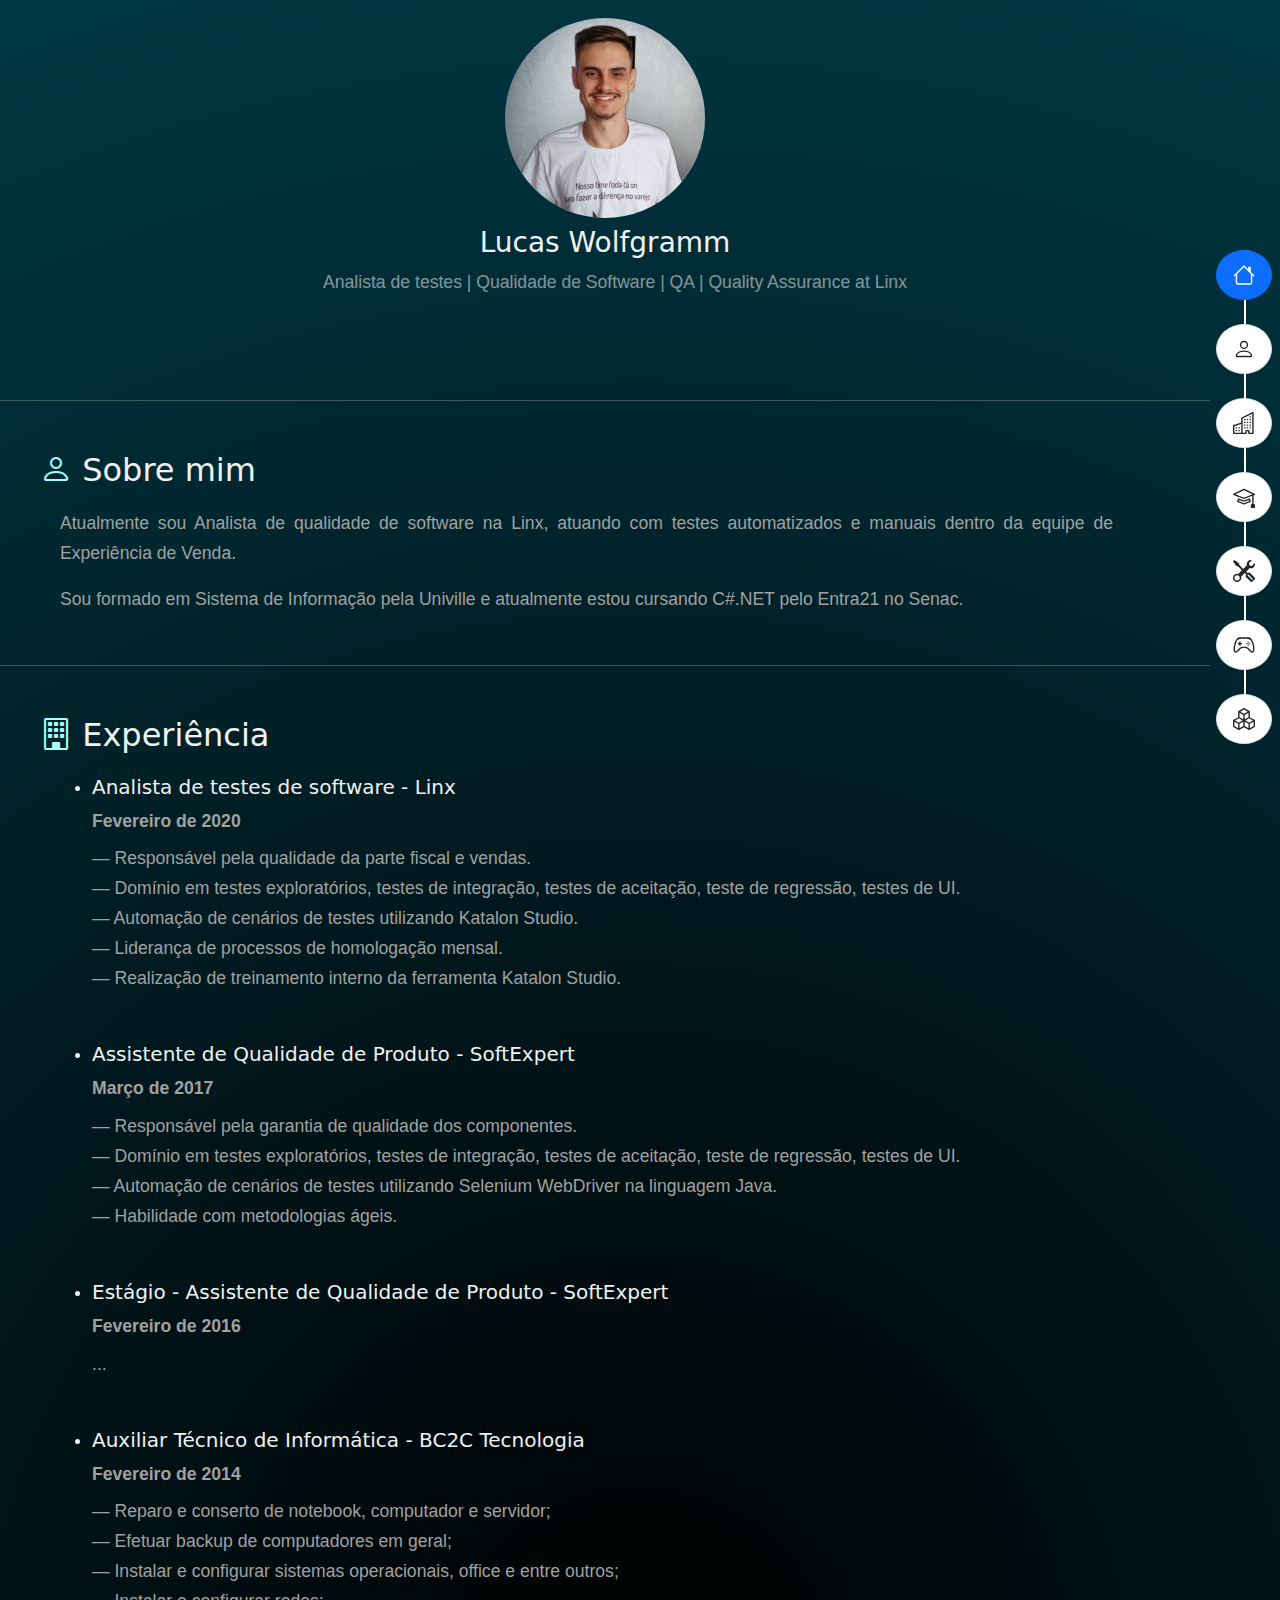
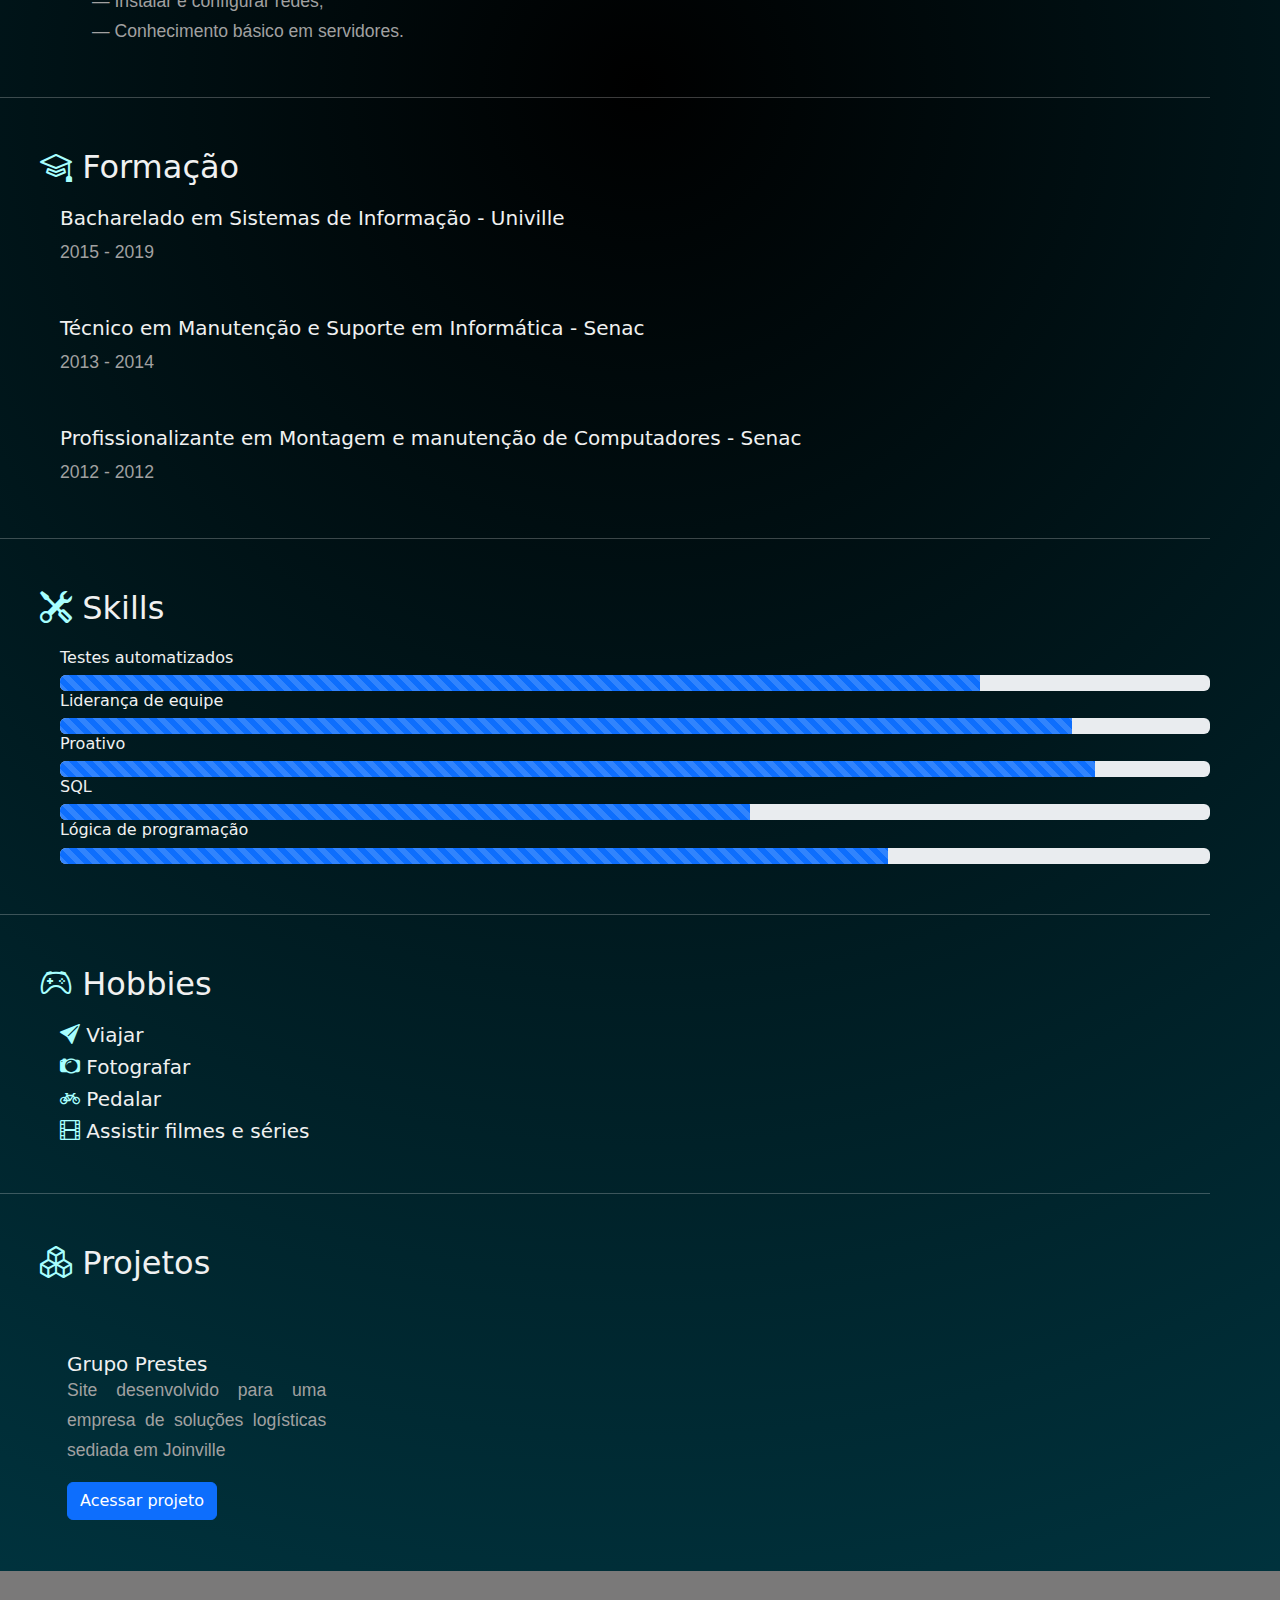
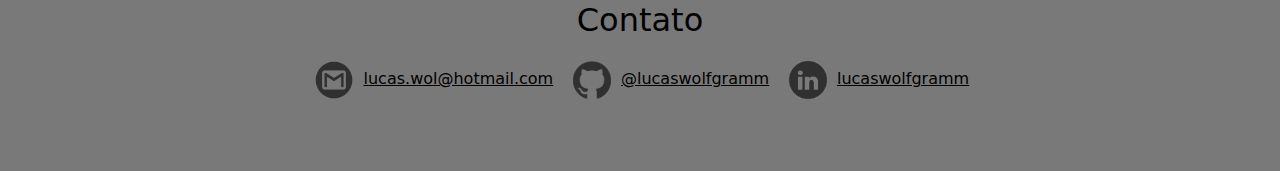
==== commit 6613dea4: "Versao atualizada" ====
--- a/index.html
+++ b/index.html
@@ -14,89 +14,19 @@
     <link rel="stylesheet" href="../assets/css/index.css">
 </head>
 
-<body class="main bg-dark" data-bs-spy="scroll" data-bs-target="#navBar" data-bs-offset="270">
-    <div class="row">
-        <div class="content" id="navBar">
-            <div class="list-group">
-
-                <a class="list-group-item" href="#home">
-                    <svg xmlns="http://www.w3.org/2000/svg" width="16" height="16" fill="currentColor"
-                        class="bi bi-house" viewBox="0 0 16 16">
-                        <path fill-rule="evenodd"
-                            d="M2 13.5V7h1v6.5a.5.5 0 0 0 .5.5h9a.5.5 0 0 0 .5-.5V7h1v6.5a1.5 1.5 0 0 1-1.5 1.5h-9A1.5 1.5 0 0 1 2 13.5zm11-11V6l-2-2V2.5a.5.5 0 0 1 .5-.5h1a.5.5 0 0 1 .5.5z" />
-                        <path fill-rule="evenodd"
-                            d="M7.293 1.5a1 1 0 0 1 1.414 0l6.647 6.646a.5.5 0 0 1-.708.708L8 2.207 1.354 8.854a.5.5 0 1 1-.708-.708L7.293 1.5z" />
-                    </svg>
-                </a>
-                <BR>
-                <a class="list-group-item active" href="#aboutMe">
-                    <svg xmlns="http://www.w3.org/2000/svg" width="16" height="16" fill="currentColor"
-                        class="bi bi-person" viewBox="0 0 16 16">
-                        <path
-                            d="M8 8a3 3 0 1 0 0-6 3 3 0 0 0 0 6zm2-3a2 2 0 1 1-4 0 2 2 0 0 1 4 0zm4 8c0 1-1 1-1 1H3s-1 0-1-1 1-4 6-4 6 3 6 4zm-1-.004c-.001-.246-.154-.986-.832-1.664C11.516 10.68 10.289 10 8 10c-2.29 0-3.516.68-4.168 1.332-.678.678-.83 1.418-.832 1.664h10z" />
-                    </svg>
-                </a>
-                <BR>
-                <a class="list-group-item" href="#timeline">
-                    <svg xmlns="http://www.w3.org/2000/svg" width="16" height="16" fill="currentColor"
-                        class="bi bi-building" viewBox="0 0 16 16">
-                        <path fill-rule="evenodd"
-                            d="M14.763.075A.5.5 0 0 1 15 .5v15a.5.5 0 0 1-.5.5h-3a.5.5 0 0 1-.5-.5V14h-1v1.5a.5.5 0 0 1-.5.5h-9a.5.5 0 0 1-.5-.5V10a.5.5 0 0 1 .342-.474L6 7.64V4.5a.5.5 0 0 1 .276-.447l8-4a.5.5 0 0 1 .487.022zM6 8.694 1 10.36V15h5V8.694zM7 15h2v-1.5a.5.5 0 0 1 .5-.5h2a.5.5 0 0 1 .5.5V15h2V1.309l-7 3.5V15z" />
-                        <path
-                            d="M2 11h1v1H2v-1zm2 0h1v1H4v-1zm-2 2h1v1H2v-1zm2 0h1v1H4v-1zm4-4h1v1H8V9zm2 0h1v1h-1V9zm-2 2h1v1H8v-1zm2 0h1v1h-1v-1zm2-2h1v1h-1V9zm0 2h1v1h-1v-1zM8 7h1v1H8V7zm2 0h1v1h-1V7zm2 0h1v1h-1V7zM8 5h1v1H8V5zm2 0h1v1h-1V5zm2 0h1v1h-1V5zm0-2h1v1h-1V3z" />
-                    </svg>
-                </a>
-                <BR>
-                <a class="list-group-item" href="#knowledge">
-                    <svg xmlns="http://www.w3.org/2000/svg" width="16" height="16" fill="currentColor"
-                        class="bi bi-mortarboard" viewBox="0 0 16 16">
-                        <path
-                            d="M8.211 2.047a.5.5 0 0 0-.422 0l-7.5 3.5a.5.5 0 0 0 .025.917l7.5 3a.5.5 0 0 0 .372 0L14 7.14V13a1 1 0 0 0-1 1v2h3v-2a1 1 0 0 0-1-1V6.739l.686-.275a.5.5 0 0 0 .025-.917l-7.5-3.5ZM8 8.46 1.758 5.965 8 3.052l6.242 2.913L8 8.46Z" />
-                        <path
-                            d="M4.176 9.032a.5.5 0 0 0-.656.327l-.5 1.7a.5.5 0 0 0 .294.605l4.5 1.8a.5.5 0 0 0 .372 0l4.5-1.8a.5.5 0 0 0 .294-.605l-.5-1.7a.5.5 0 0 0-.656-.327L8 10.466 4.176 9.032Zm-.068 1.873.22-.748 3.496 1.311a.5.5 0 0 0 .352 0l3.496-1.311.22.748L8 12.46l-3.892-1.556Z" />
-                    </svg>
-                </a>
-                <BR>
-                <a class="list-group-item" href="#skills">
-                    <svg xmlns="http://www.w3.org/2000/svg" width="16" height="16" fill="currentColor"
-                        class="bi bi-tools" viewBox="0 0 16 16">
-                        <path
-                            d="M1 0 0 1l2.2 3.081a1 1 0 0 0 .815.419h.07a1 1 0 0 1 .708.293l2.675 2.675-2.617 2.654A3.003 3.003 0 0 0 0 13a3 3 0 1 0 5.878-.851l2.654-2.617.968.968-.305.914a1 1 0 0 0 .242 1.023l3.27 3.27a.997.997 0 0 0 1.414 0l1.586-1.586a.997.997 0 0 0 0-1.414l-3.27-3.27a1 1 0 0 0-1.023-.242L10.5 9.5l-.96-.96 2.68-2.643A3.005 3.005 0 0 0 16 3c0-.269-.035-.53-.102-.777l-2.14 2.141L12 4l-.364-1.757L13.777.102a3 3 0 0 0-3.675 3.68L7.462 6.46 4.793 3.793a1 1 0 0 1-.293-.707v-.071a1 1 0 0 0-.419-.814L1 0Zm9.646 10.646a.5.5 0 0 1 .708 0l2.914 2.915a.5.5 0 0 1-.707.707l-2.915-2.914a.5.5 0 0 1 0-.708ZM3 11l.471.242.529.026.287.445.445.287.026.529L5 13l-.242.471-.026.529-.445.287-.287.445-.529.026L3 15l-.471-.242L2 14.732l-.287-.445L1.268 14l-.026-.529L1 13l.242-.471.026-.529.445-.287.287-.445.529-.026L3 11Z" />
-                    </svg>
-                </a>
-                <BR>
-                <a class="list-group-item" href="#hobbies">
-                    <svg xmlns="http://www.w3.org/2000/svg" width="16" height="16" fill="currentColor"
-                        class="bi bi-controller" viewBox="0 0 16 16">
-                        <path
-                            d="M11.5 6.027a.5.5 0 1 1-1 0 .5.5 0 0 1 1 0zm-1.5 1.5a.5.5 0 1 0 0-1 .5.5 0 0 0 0 1zm2.5-.5a.5.5 0 1 1-1 0 .5.5 0 0 1 1 0zm-1.5 1.5a.5.5 0 1 0 0-1 .5.5 0 0 0 0 1zm-6.5-3h1v1h1v1h-1v1h-1v-1h-1v-1h1v-1z" />
-                        <path
-                            d="M3.051 3.26a.5.5 0 0 1 .354-.613l1.932-.518a.5.5 0 0 1 .62.39c.655-.079 1.35-.117 2.043-.117.72 0 1.443.041 2.12.126a.5.5 0 0 1 .622-.399l1.932.518a.5.5 0 0 1 .306.729c.14.09.266.19.373.297.408.408.78 1.05 1.095 1.772.32.733.599 1.591.805 2.466.206.875.34 1.78.364 2.606.024.816-.059 1.602-.328 2.21a1.42 1.42 0 0 1-1.445.83c-.636-.067-1.115-.394-1.513-.773-.245-.232-.496-.526-.739-.808-.126-.148-.25-.292-.368-.423-.728-.804-1.597-1.527-3.224-1.527-1.627 0-2.496.723-3.224 1.527-.119.131-.242.275-.368.423-.243.282-.494.575-.739.808-.398.38-.877.706-1.513.773a1.42 1.42 0 0 1-1.445-.83c-.27-.608-.352-1.395-.329-2.21.024-.826.16-1.73.365-2.606.206-.875.486-1.733.805-2.466.315-.722.687-1.364 1.094-1.772a2.34 2.34 0 0 1 .433-.335.504.504 0 0 1-.028-.079zm2.036.412c-.877.185-1.469.443-1.733.708-.276.276-.587.783-.885 1.465a13.748 13.748 0 0 0-.748 2.295 12.351 12.351 0 0 0-.339 2.406c-.022.755.062 1.368.243 1.776a.42.42 0 0 0 .426.24c.327-.034.61-.199.929-.502.212-.202.4-.423.615-.674.133-.156.276-.323.44-.504C4.861 9.969 5.978 9.027 8 9.027s3.139.942 3.965 1.855c.164.181.307.348.44.504.214.251.403.472.615.674.318.303.601.468.929.503a.42.42 0 0 0 .426-.241c.18-.408.265-1.02.243-1.776a12.354 12.354 0 0 0-.339-2.406 13.753 13.753 0 0 0-.748-2.295c-.298-.682-.61-1.19-.885-1.465-.264-.265-.856-.523-1.733-.708-.85-.179-1.877-.27-2.913-.27-1.036 0-2.063.091-2.913.27z" />
-                    </svg>
-                </a>
-                <BR>
-                <a class="list-group-item" href="#projetos">
-                    <svg xmlns="http://www.w3.org/2000/svg" width="16" height="16" fill="currentColor"
-                        class="bi bi-boxes" viewBox="0 0 16 16">
-                        <path
-                            d="M7.752.066a.5.5 0 0 1 .496 0l3.75 2.143a.5.5 0 0 1 .252.434v3.995l3.498 2A.5.5 0 0 1 16 9.07v4.286a.5.5 0 0 1-.252.434l-3.75 2.143a.5.5 0 0 1-.496 0l-3.502-2-3.502 2.001a.5.5 0 0 1-.496 0l-3.75-2.143A.5.5 0 0 1 0 13.357V9.071a.5.5 0 0 1 .252-.434L3.75 6.638V2.643a.5.5 0 0 1 .252-.434L7.752.066ZM4.25 7.504 1.508 9.071l2.742 1.567 2.742-1.567L4.25 7.504ZM7.5 9.933l-2.75 1.571v3.134l2.75-1.571V9.933Zm1 3.134 2.75 1.571v-3.134L8.5 9.933v3.134Zm.508-3.996 2.742 1.567 2.742-1.567-2.742-1.567-2.742 1.567Zm2.242-2.433V3.504L8.5 5.076V8.21l2.75-1.572ZM7.5 8.21V5.076L4.75 3.504v3.134L7.5 8.21ZM5.258 2.643 8 4.21l2.742-1.567L8 1.076 5.258 2.643ZM15 9.933l-2.75 1.571v3.134L15 13.067V9.933ZM3.75 14.638v-3.134L1 9.933v3.134l2.75 1.571Z" />
-                    </svg>
-                </a>
+<body class="main bg-dark" data-bs-spy="scroll" data-bs-target="#navBar">
+    <div class="container_main">
+        <header id="home" class="intro">
+            <div class="group-items">
+                <img id="foto-perfil" class="profile-photo" src="../assets/img/me.png" alt="Foto de Lucas">
+                <h3 id="nome" class="name">Lucas Wolfgramm</h3>
+                <p class="opacity-50">Analista de testes | Qualidade de Software | QA | Quality Assurance at Linx
+                </p>
             </div>
-        </div>
-
-        <div class="container">
-            <header id="home" class="intro">
-                <div class="group-items">
-                    <img id="foto-perfil" class="profile-photo" src="./assets/img/me.png" alt="Foto de Lucas">
-                    <h3 id="nome" class="name">Lucas Wolfgramm</h3>
-                    <p class="opacity-50">Analista de testes | Qualidade de Software | QA | Quality Assurance at Linx
-                    </p>
-                </div>
-            </header>
-
-            <hr>
-
+        </header>
+
+        <main>
+            <hr>
             <section id="aboutMe" class="section-about-me">
                 <h2 class="title">
                     <i class="bi bi-person"></i>
@@ -104,12 +34,11 @@
                 </h2>
                 <div class="paragraph">
                     <p>Atualmente sou Analista de qualidade de software na Linx, atuando com testes automatizados e
-                        manuais dentro da equipe de Experiência de Venda. Anteriormente na equipe de Experiência
-                        Fiscal.</p>
-                    <p>Atuei como Analista de qualidade na Softexpert, realizando testes manuais e automatizados com
-                        selenium webdriver dos produtos da equipe.</p>
+                        manuais
+                        dentro da equipe de Experiência de Venda.</p>
                     <p>Sou formado em Sistema de Informação pela Univille e atualmente estou cursando C#.NET pelo
-                        Entra21 no Senac.</p>
+                        Entra21 no
+                        Senac.</p>
                 </div>
             </section>
             <hr>
@@ -233,22 +162,22 @@
                 </h2>
                 <div class="group">
                     <div class="subgroup">
-                        <h6>
+                        <h5>
                             <i class="bi bi-send-fill"></i>
                             Viajar
-                        </h6>
-                        <h6>
+                        </h5>
+                        <h5>
                             <i class="bi bi-camera2"></i>
                             Fotografar
-                        </h6>
-                        <h6>
+                        </h5>
+                        <h5>
                             <i class="bi bi-bicycle"></i>
                             Pedalar
-                        </h6>
-                        <h6>
+                        </h5>
+                        <h5>
                             <i class="bi bi-film"></i>
                             Assistir filmes e séries
-                        </h6>
+                        </h5>
                     </div>
                 </div>
             </section>
@@ -258,20 +187,89 @@
                     <i class="bi bi-boxes"></i>
                     Projetos
                 </h2>
-                
+
                 <div id="projetosContainer" class="container">
             </section>
-        </div>
-
-        <div id="footer"></div>
+            <hr style="color: transparent; margin-bottom: 0 !important;">
+        </main>
+        <aside>
+            <div class="content" id="navBar">
+                <div class="list-group">
+
+                    <a class="list-group-item" href="#home">
+                        <svg xmlns="http://www.w3.org/2000/svg" width="16" height="16" fill="currentColor"
+                            class="bi bi-house" viewBox="0 0 16 16">
+                            <path fill-rule="evenodd"
+                                d="M2 13.5V7h1v6.5a.5.5 0 0 0 .5.5h9a.5.5 0 0 0 .5-.5V7h1v6.5a1.5 1.5 0 0 1-1.5 1.5h-9A1.5 1.5 0 0 1 2 13.5zm11-11V6l-2-2V2.5a.5.5 0 0 1 .5-.5h1a.5.5 0 0 1 .5.5z" />
+                            <path fill-rule="evenodd"
+                                d="M7.293 1.5a1 1 0 0 1 1.414 0l6.647 6.646a.5.5 0 0 1-.708.708L8 2.207 1.354 8.854a.5.5 0 1 1-.708-.708L7.293 1.5z" />
+                        </svg>
+                    </a>
+                    <BR>
+                    <a class="list-group-item active" href="#aboutMe">
+                        <svg xmlns="http://www.w3.org/2000/svg" width="16" height="16" fill="currentColor"
+                            class="bi bi-person" viewBox="0 0 16 16">
+                            <path
+                                d="M8 8a3 3 0 1 0 0-6 3 3 0 0 0 0 6zm2-3a2 2 0 1 1-4 0 2 2 0 0 1 4 0zm4 8c0 1-1 1-1 1H3s-1 0-1-1 1-4 6-4 6 3 6 4zm-1-.004c-.001-.246-.154-.986-.832-1.664C11.516 10.68 10.289 10 8 10c-2.29 0-3.516.68-4.168 1.332-.678.678-.83 1.418-.832 1.664h10z" />
+                        </svg>
+                    </a>
+                    <BR>
+                    <a class="list-group-item" href="#timeline">
+                        <svg xmlns="http://www.w3.org/2000/svg" width="16" height="16" fill="currentColor"
+                            class="bi bi-building" viewBox="0 0 16 16">
+                            <path fill-rule="evenodd"
+                                d="M14.763.075A.5.5 0 0 1 15 .5v15a.5.5 0 0 1-.5.5h-3a.5.5 0 0 1-.5-.5V14h-1v1.5a.5.5 0 0 1-.5.5h-9a.5.5 0 0 1-.5-.5V10a.5.5 0 0 1 .342-.474L6 7.64V4.5a.5.5 0 0 1 .276-.447l8-4a.5.5 0 0 1 .487.022zM6 8.694 1 10.36V15h5V8.694zM7 15h2v-1.5a.5.5 0 0 1 .5-.5h2a.5.5 0 0 1 .5.5V15h2V1.309l-7 3.5V15z" />
+                            <path
+                                d="M2 11h1v1H2v-1zm2 0h1v1H4v-1zm-2 2h1v1H2v-1zm2 0h1v1H4v-1zm4-4h1v1H8V9zm2 0h1v1h-1V9zm-2 2h1v1H8v-1zm2 0h1v1h-1v-1zm2-2h1v1h-1V9zm0 2h1v1h-1v-1zM8 7h1v1H8V7zm2 0h1v1h-1V7zm2 0h1v1h-1V7zM8 5h1v1H8V5zm2 0h1v1h-1V5zm2 0h1v1h-1V5zm0-2h1v1h-1V3z" />
+                        </svg>
+                    </a>
+                    <BR>
+                    <a class="list-group-item" href="#knowledge">
+                        <svg xmlns="http://www.w3.org/2000/svg" width="16" height="16" fill="currentColor"
+                            class="bi bi-mortarboard" viewBox="0 0 16 16">
+                            <path
+                                d="M8.211 2.047a.5.5 0 0 0-.422 0l-7.5 3.5a.5.5 0 0 0 .025.917l7.5 3a.5.5 0 0 0 .372 0L14 7.14V13a1 1 0 0 0-1 1v2h3v-2a1 1 0 0 0-1-1V6.739l.686-.275a.5.5 0 0 0 .025-.917l-7.5-3.5ZM8 8.46 1.758 5.965 8 3.052l6.242 2.913L8 8.46Z" />
+                            <path
+                                d="M4.176 9.032a.5.5 0 0 0-.656.327l-.5 1.7a.5.5 0 0 0 .294.605l4.5 1.8a.5.5 0 0 0 .372 0l4.5-1.8a.5.5 0 0 0 .294-.605l-.5-1.7a.5.5 0 0 0-.656-.327L8 10.466 4.176 9.032Zm-.068 1.873.22-.748 3.496 1.311a.5.5 0 0 0 .352 0l3.496-1.311.22.748L8 12.46l-3.892-1.556Z" />
+                        </svg>
+                    </a>
+                    <BR>
+                    <a class="list-group-item" href="#skills">
+                        <svg xmlns="http://www.w3.org/2000/svg" width="16" height="16" fill="currentColor"
+                            class="bi bi-tools" viewBox="0 0 16 16">
+                            <path
+                                d="M1 0 0 1l2.2 3.081a1 1 0 0 0 .815.419h.07a1 1 0 0 1 .708.293l2.675 2.675-2.617 2.654A3.003 3.003 0 0 0 0 13a3 3 0 1 0 5.878-.851l2.654-2.617.968.968-.305.914a1 1 0 0 0 .242 1.023l3.27 3.27a.997.997 0 0 0 1.414 0l1.586-1.586a.997.997 0 0 0 0-1.414l-3.27-3.27a1 1 0 0 0-1.023-.242L10.5 9.5l-.96-.96 2.68-2.643A3.005 3.005 0 0 0 16 3c0-.269-.035-.53-.102-.777l-2.14 2.141L12 4l-.364-1.757L13.777.102a3 3 0 0 0-3.675 3.68L7.462 6.46 4.793 3.793a1 1 0 0 1-.293-.707v-.071a1 1 0 0 0-.419-.814L1 0Zm9.646 10.646a.5.5 0 0 1 .708 0l2.914 2.915a.5.5 0 0 1-.707.707l-2.915-2.914a.5.5 0 0 1 0-.708ZM3 11l.471.242.529.026.287.445.445.287.026.529L5 13l-.242.471-.026.529-.445.287-.287.445-.529.026L3 15l-.471-.242L2 14.732l-.287-.445L1.268 14l-.026-.529L1 13l.242-.471.026-.529.445-.287.287-.445.529-.026L3 11Z" />
+                        </svg>
+                    </a>
+                    <BR>
+                    <a class="list-group-item" href="#hobbies">
+                        <svg xmlns="http://www.w3.org/2000/svg" width="16" height="16" fill="currentColor"
+                            class="bi bi-controller" viewBox="0 0 16 16">
+                            <path
+                                d="M11.5 6.027a.5.5 0 1 1-1 0 .5.5 0 0 1 1 0zm-1.5 1.5a.5.5 0 1 0 0-1 .5.5 0 0 0 0 1zm2.5-.5a.5.5 0 1 1-1 0 .5.5 0 0 1 1 0zm-1.5 1.5a.5.5 0 1 0 0-1 .5.5 0 0 0 0 1zm-6.5-3h1v1h1v1h-1v1h-1v-1h-1v-1h1v-1z" />
+                            <path
+                                d="M3.051 3.26a.5.5 0 0 1 .354-.613l1.932-.518a.5.5 0 0 1 .62.39c.655-.079 1.35-.117 2.043-.117.72 0 1.443.041 2.12.126a.5.5 0 0 1 .622-.399l1.932.518a.5.5 0 0 1 .306.729c.14.09.266.19.373.297.408.408.78 1.05 1.095 1.772.32.733.599 1.591.805 2.466.206.875.34 1.78.364 2.606.024.816-.059 1.602-.328 2.21a1.42 1.42 0 0 1-1.445.83c-.636-.067-1.115-.394-1.513-.773-.245-.232-.496-.526-.739-.808-.126-.148-.25-.292-.368-.423-.728-.804-1.597-1.527-3.224-1.527-1.627 0-2.496.723-3.224 1.527-.119.131-.242.275-.368.423-.243.282-.494.575-.739.808-.398.38-.877.706-1.513.773a1.42 1.42 0 0 1-1.445-.83c-.27-.608-.352-1.395-.329-2.21.024-.826.16-1.73.365-2.606.206-.875.486-1.733.805-2.466.315-.722.687-1.364 1.094-1.772a2.34 2.34 0 0 1 .433-.335.504.504 0 0 1-.028-.079zm2.036.412c-.877.185-1.469.443-1.733.708-.276.276-.587.783-.885 1.465a13.748 13.748 0 0 0-.748 2.295 12.351 12.351 0 0 0-.339 2.406c-.022.755.062 1.368.243 1.776a.42.42 0 0 0 .426.24c.327-.034.61-.199.929-.502.212-.202.4-.423.615-.674.133-.156.276-.323.44-.504C4.861 9.969 5.978 9.027 8 9.027s3.139.942 3.965 1.855c.164.181.307.348.44.504.214.251.403.472.615.674.318.303.601.468.929.503a.42.42 0 0 0 .426-.241c.18-.408.265-1.02.243-1.776a12.354 12.354 0 0 0-.339-2.406 13.753 13.753 0 0 0-.748-2.295c-.298-.682-.61-1.19-.885-1.465-.264-.265-.856-.523-1.733-.708-.85-.179-1.877-.27-2.913-.27-1.036 0-2.063.091-2.913.27z" />
+                        </svg>
+                    </a>
+                    <BR>
+                    <a class="list-group-item" href="#projetos">
+                        <svg xmlns="http://www.w3.org/2000/svg" width="16" height="16" fill="currentColor"
+                            class="bi bi-boxes" viewBox="0 0 16 16">
+                            <path
+                                d="M7.752.066a.5.5 0 0 1 .496 0l3.75 2.143a.5.5 0 0 1 .252.434v3.995l3.498 2A.5.5 0 0 1 16 9.07v4.286a.5.5 0 0 1-.252.434l-3.75 2.143a.5.5 0 0 1-.496 0l-3.502-2-3.502 2.001a.5.5 0 0 1-.496 0l-3.75-2.143A.5.5 0 0 1 0 13.357V9.071a.5.5 0 0 1 .252-.434L3.75 6.638V2.643a.5.5 0 0 1 .252-.434L7.752.066ZM4.25 7.504 1.508 9.071l2.742 1.567 2.742-1.567L4.25 7.504ZM7.5 9.933l-2.75 1.571v3.134l2.75-1.571V9.933Zm1 3.134 2.75 1.571v-3.134L8.5 9.933v3.134Zm.508-3.996 2.742 1.567 2.742-1.567-2.742-1.567-2.742 1.567Zm2.242-2.433V3.504L8.5 5.076V8.21l2.75-1.572ZM7.5 8.21V5.076L4.75 3.504v3.134L7.5 8.21ZM5.258 2.643 8 4.21l2.742-1.567L8 1.076 5.258 2.643ZM15 9.933l-2.75 1.571v3.134L15 13.067V9.933ZM3.75 14.638v-3.134L1 9.933v3.134l2.75 1.571Z" />
+                        </svg>
+                    </a>
+                </div>
+            </div>
+        </aside>
+        <footer id="footer" class="footer fixe-bottom"></footer>
     </div>
-
 
     <link href="https://cdn.jsdelivr.net/npm/bootstrap@5.0.2/dist/css/bootstrap.min.css" rel="stylesheet">
     <script src="https://cdn.jsdelivr.net/npm/bootstrap@5.0.2/dist/js/bootstrap.bundle.min.js"></script>
     <link rel="stylesheet" href="https://cdn.jsdelivr.net/npm/bootstrap-icons@1.8.3/font/bootstrap-icons.css">
     <script src="https://ajax.googleapis.com/ajax/libs/jquery/3.6.0/jquery.min.js"></script>
-    
+
     <script type="text/javascript" src="../assets/js/card.js"></script>
     <script type="text/javascript" src="../assets/js/api_github.js"></script>
     <script>
--- a/assets/css/index.css
+++ b/assets/css/index.css
@@ -1,11 +1,6 @@
 * {
     margin: 0;
     padding: 0;
-    box-sizing: border-box;
-}
-
-html {
-    scroll-behavior: smooth;
 }
 
 body {
@@ -14,19 +9,32 @@
     position: relative !important;
 }
 
+.container_main {
+    display: grid;
+    grid-template-columns: calc(100% - 70px) 70px;
+    grid-template-rows: 350px calc(100% - 350px - 200px) 200px;
+    grid-template-areas: "h a" "m a" "f f";
+}
+
+header {
+    grid-area: h;
+}
+
+main {
+    grid-area: m;
+}
+
 .profile-photo {
-    margin: 20px 0 5px 20px;
     width: 200px;
     height: 200px;
     border-radius: 50%;
+    margin-top: 18px;
     margin-bottom: 8px;
 }
 
 .intro {
-    height: 270px;
     text-align: center;
     z-index: 1;
-    margin-top: 30px;
 }
 
 .intro p {
@@ -35,19 +43,17 @@
     font-weight: 300;
     line-height: 1.7em;
     color: rgb(255, 254, 254);
-    margin-left: 40px !important;
-    margin-right: 95px !important;
+    margin-left: 20px !important;
 }
 
 hr {
-    margin-top: 80px !important;
-    margin-bottom: 80px !important;
+    margin-top: 50px !important;
+    margin-bottom: 50px !important;
     width: 100%;
 }
 
 section[class*="section-"] {
     margin-left: 40px;
-    margin-right: 80px !important;
 }
 
 section[class*="section-"]>.title {
@@ -68,13 +74,17 @@
     font-size: 1.1em;
     font-weight: 300;
     line-height: 1.7em;
-    color: rgb(168, 168, 168);
+    color: rgb(161, 161, 161) !important;
     text-align: justify;
     width: 90%;
 }
 
 section[class*="section-"] i {
     color: rgb(167, 255, 255) !important;
+}
+
+aside {
+    grid-area: a;
 }
 
 #navBar {
@@ -102,46 +112,6 @@
     height: 32px;
 }
 
-.timeline p {
-    color: rgb(168, 168, 168) !important;
-    font-size: 1rem !important;
-    margin-right: 0 !important;
-}
-
-.timeline {
-    border-left: 1px solid hsl(0, 0%, 90%);
-    position: relative;
-    list-style: none;
-}
-
-.timeline .timeline-item {
-    position: relative;
-}
-
-.timeline .timeline-item:after {
-    position: absolute;
-    display: block;
-    top: 0;
-}
-
-.timeline .timeline-item:after {
-    background-color: hsl(0, 0%, 90%);
-    left: -38px;
-    border-radius: 50%;
-    height: 11px;
-    width: 11px;
-    content: "";
-}
-
-.section-skills .subgroup {
-    margin-bottom: 20px;
-}
-
-.section-skills .subgroup .progress {
-    max-width: 300px;
-    margin-right: 20px;
-}
-
 #projetos .projectCard {
     margin-top: 50px;
     display: inline-block;
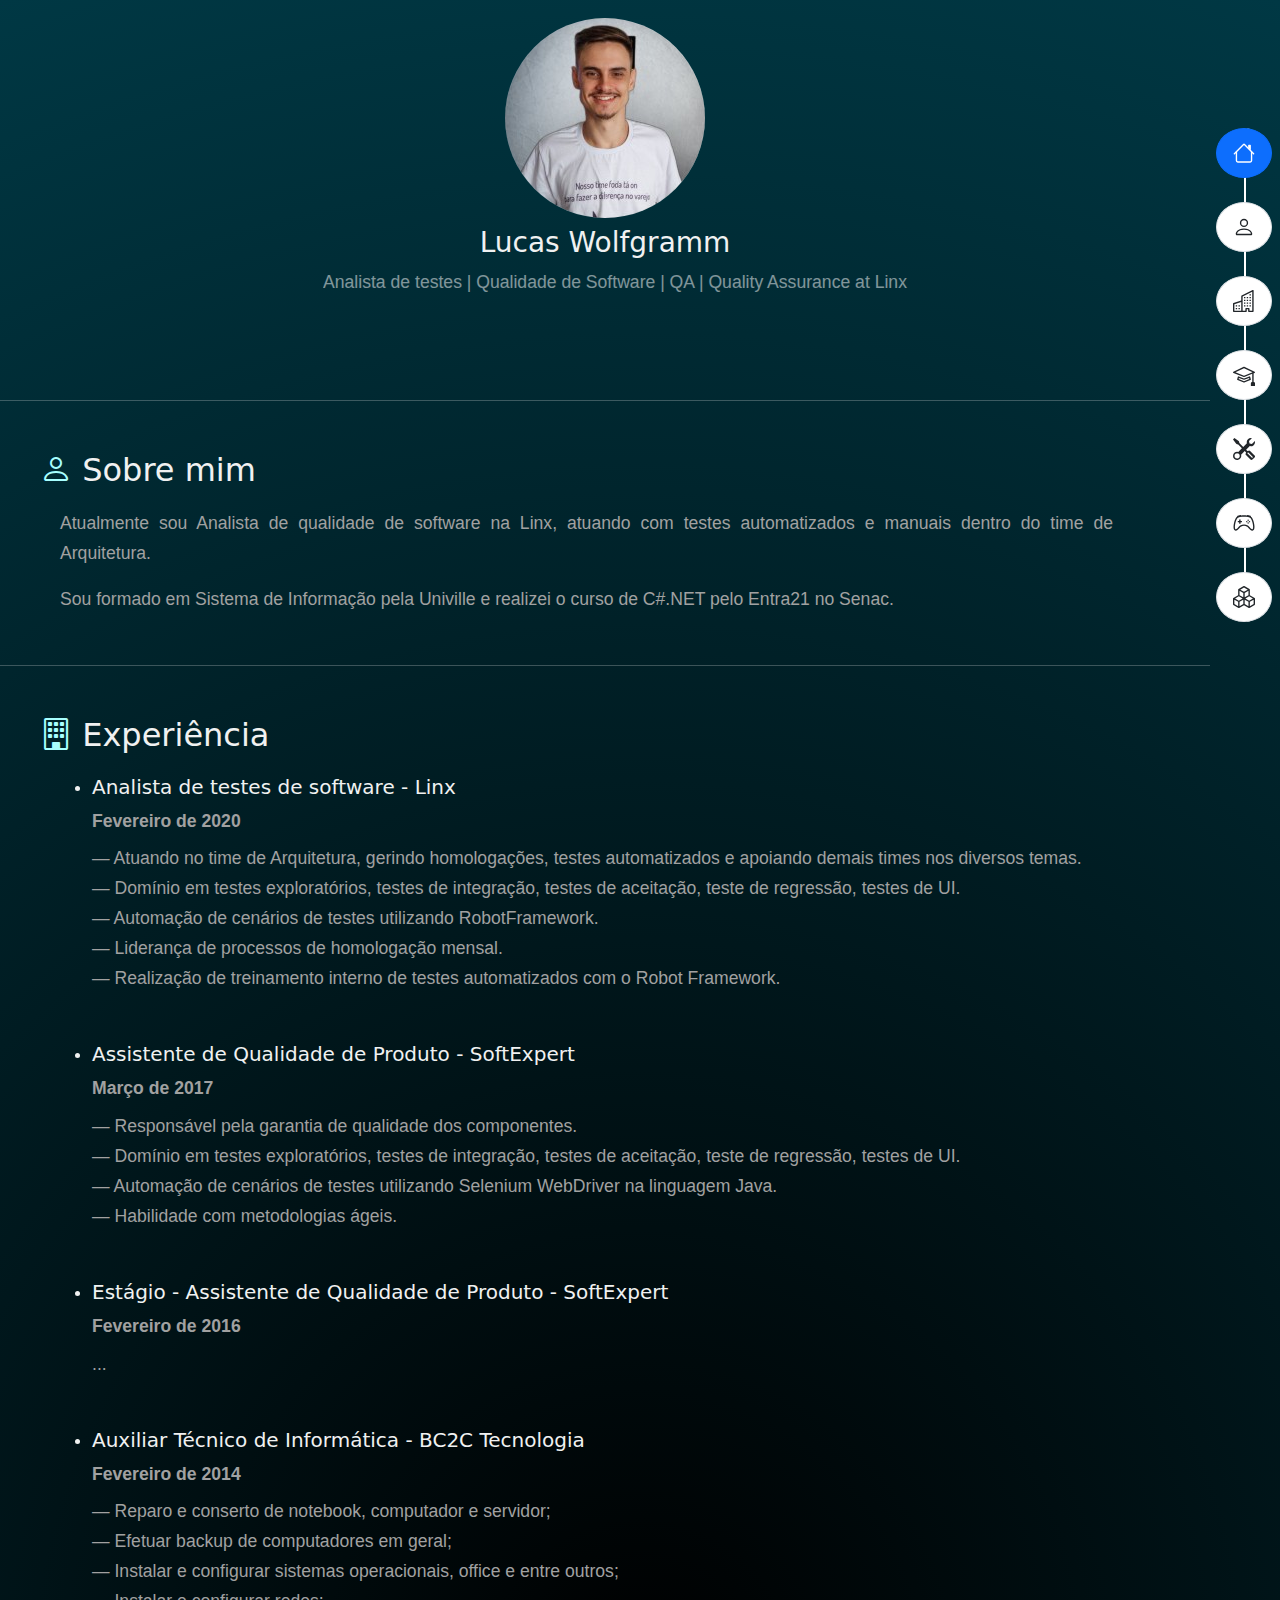
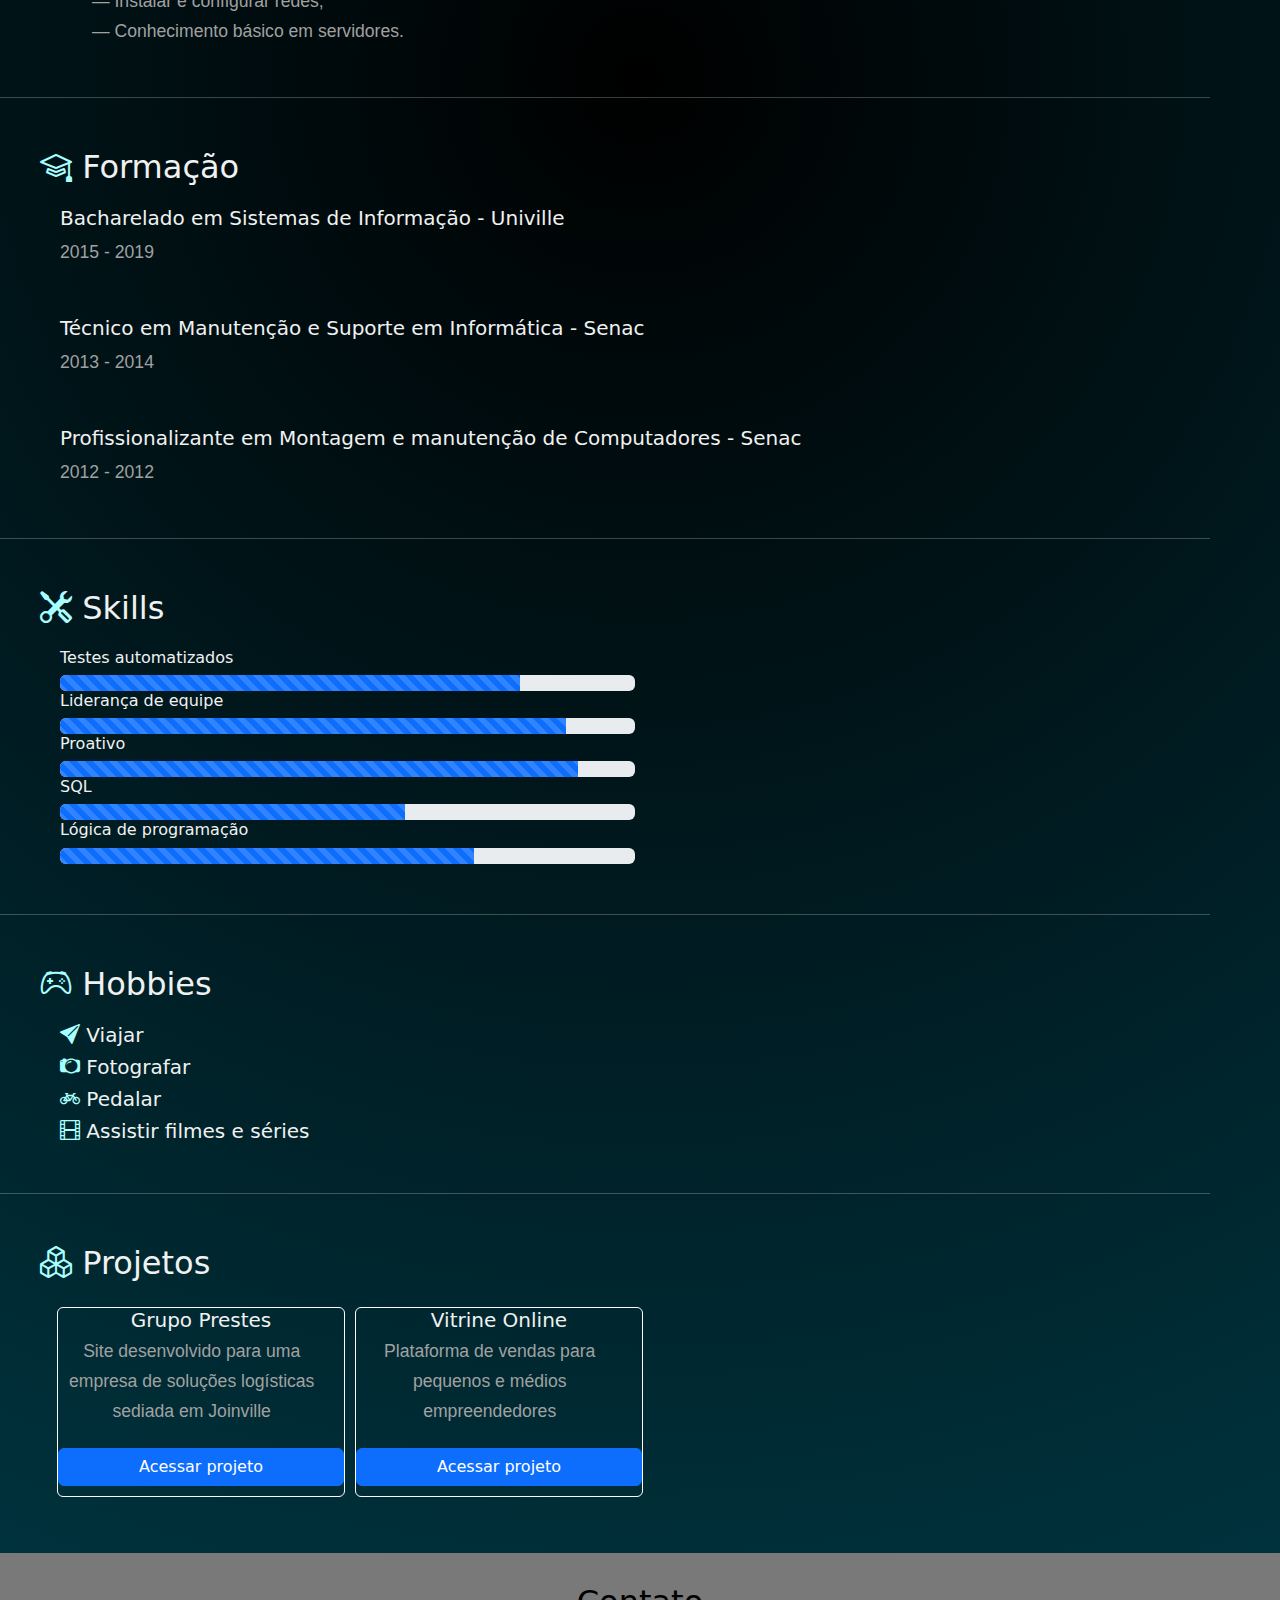
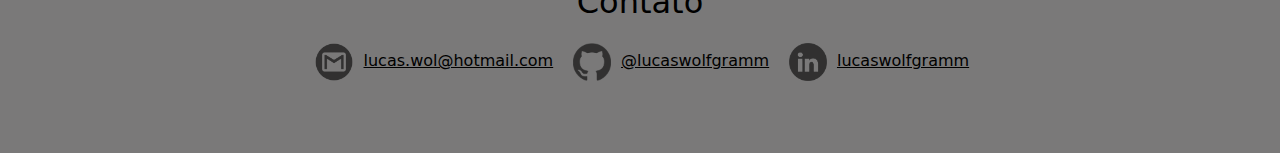
==== commit 5841df3b: "Atualizacao de Informacoes e add google Tag Manager" ====
--- a/index.html
+++ b/index.html
@@ -3,15 +3,28 @@
 
 <head>
     <meta charset="UTF-8">
-    <title>AboutMe - Lucas Wolfgramm</title>
+    <meta name="viewport" content="width=device-width, initial-scale=1, maximum-scale=1, user-scalable=no" />
+  
+    <title>Portfólio - Lucas Wolfgramm</title>
     <meta http-equiv="Cache-Control" content="no-cache, no-store, must-revalidate" />
     <meta http-equiv="Pragma" content="no-cache" />
     <meta http-equiv="Expires" content="0" />
-    <meta name="description" content="Sobre mim - Lucas Wolfgramm">
-    <meta name="keywords" content="Analista de testes | Qualidade de Software | QA | Quality Assurance at Linx">
+    <meta name="description" content="Portfólio - Lucas Wolfgramm">
+    <meta name="keywords" content="Lucas Wolfgramm | Analista de testes | Qualidade de Software | QA | Quality Assurance at Linx | Testes Automatizados | Robot Framework">
     <meta name="author" content="Lucas Wolfgramm">
 
     <link rel="stylesheet" href="../assets/css/index.css">
+
+    <!-- Google Tag Manager -->
+    <script>(function (w, d, s, l, i) {
+            w[l] = w[l] || []; w[l].push({
+                'gtm.start':
+                    new Date().getTime(), event: 'gtm.js'
+            }); var f = d.getElementsByTagName(s)[0],
+                j = d.createElement(s), dl = l != 'dataLayer' ? '&l=' + l : ''; j.async = true; j.src =
+                    'https://www.googletagmanager.com/gtm.js?id=' + i + dl; f.parentNode.insertBefore(j, f);
+        })(window, document, 'script', 'dataLayer', 'GTM-MBJ8Q7G2');</script>
+    <!-- End Google Tag Manager -->
 </head>
 
 <body class="main bg-dark" data-bs-spy="scroll" data-bs-target="#navBar">
@@ -35,8 +48,8 @@
                 <div class="paragraph">
                     <p>Atualmente sou Analista de qualidade de software na Linx, atuando com testes automatizados e
                         manuais
-                        dentro da equipe de Experiência de Venda.</p>
-                    <p>Sou formado em Sistema de Informação pela Univille e atualmente estou cursando C#.NET pelo
+                        dentro do time de Arquitetura.</p>
+                    <p>Sou formado em Sistema de Informação pela Univille e realizei o curso de C#.NET pelo
                         Entra21 no
                         Senac.</p>
                 </div>
@@ -52,12 +65,12 @@
                         <h5>Analista de testes de software - Linx</h5>
                         <p class="text-muted mb-2 fw-bold">Fevereiro de 2020</p>
                         <p class="text-muted">
-                            — Responsável pela qualidade da parte fiscal e vendas. <br>
+                            — Atuando no time de Arquitetura, gerindo homologações, testes automatizados e apoiando demais times nos diversos temas. <br>
                             — Domínio em testes exploratórios, testes de integração, testes de aceitação, teste de
                             regressão, testes de UI.<br>
-                            — Automação de cenários de testes utilizando Katalon Studio. <br>
+                            — Automação de cenários de testes utilizando RobotFramework. <br>
                             — Liderança de processos de homologação mensal. <br>
-                            — Realização de treinamento interno da ferramenta Katalon Studio.
+                            — Realização de treinamento interno de testes automatizados com o Robot Framework.
                         </p>
                     </li>
                     <li class="timeline-item mb-5">
@@ -277,6 +290,10 @@
             $("#footer").load("footer.html");
         });
     </script>
+    <!-- Google Tag Manager (noscript) -->
+    <noscript><iframe src="https://www.googletagmanager.com/ns.html?id=GTM-MBJ8Q7G2" height="0" width="0"
+            style="display:none;visibility:hidden"></iframe></noscript>
+    <!-- End Google Tag Manager (noscript) -->
 </body>
 
 </html>--- a/assets/css/index.css
+++ b/assets/css/index.css
@@ -65,6 +65,12 @@
     margin-left: 20px;
 }
 
+@media screen and (min-width: 1000px){
+    .section-skills .subgroup {
+        width: 50%;
+    }
+}
+
 section[class*="section-"] .timeline {
     margin-left: 20px;
 }
@@ -90,7 +96,7 @@
 #navBar {
     position: fixed;
     right: 8px;
-    margin-top: 250px;
+    margin-top: 10%;
     width: auto;
     z-index: 1;
     height: 100%;
@@ -112,13 +118,30 @@
     height: 32px;
 }
 
-#projetos .projectCard {
-    margin-top: 50px;
+#projetosContainer {
     display: inline-block;
-    justify-content: center;
-    border-color: aliceblue;
 }
 
-.projectCard .card-title {
+#projetosContainer [class*="projectCard"] { 
+    display: inline-table;
+    border-color: aliceblue;
+    margin: 5px;
+    height: 190px;
+    position: relative;
+}
+
+[class*="projectCard"] .card-title {
     margin-top: 0 !important;
+    text-align: center;
+}
+
+[class*="projectCard"] a {
+    position: absolute;
+    bottom: 10px;
+    width: 100%;
+}
+
+[class*="projectCard"] .card-text {
+    text-align: center;
+    margin: 5px 0 5px 5px;
 }